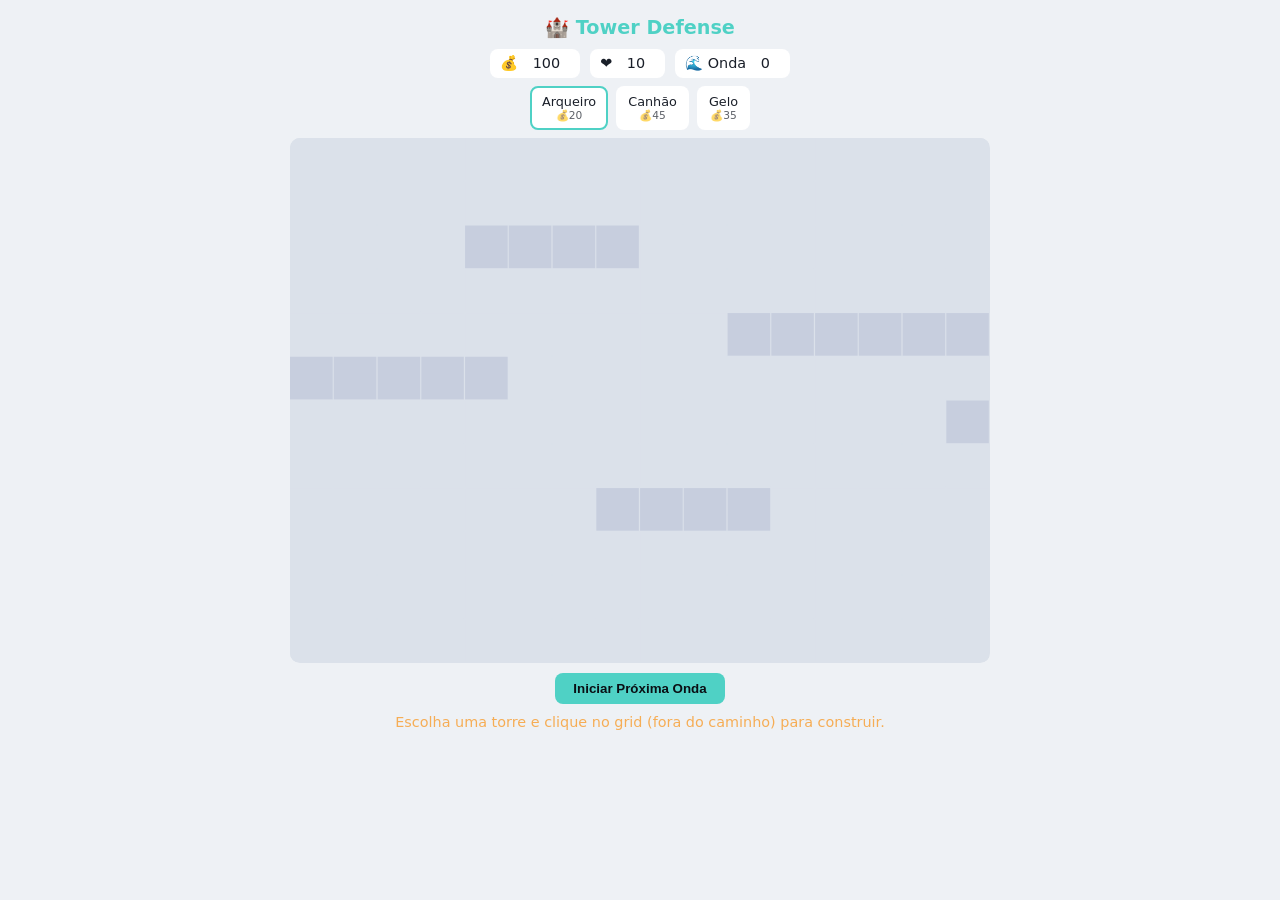
==== index.html @ 79557280 "salva" ====
<!DOCTYPE html>
<html lang="pt-BR">
<head>
<meta charset="UTF-8">
<meta name="viewport" content="width=device-width, initial-scale=1, viewport-fit=cover">
<title>Tower Defense</title>
<style>
  :root{
    --bg:#10141c; --panel:#1b2230; --accent:#4fd1c5; --accent2:#f6ad55;
    --text:#e8ecf1; --path:#3a4356; --grid:#232b3a;
  }
  @media (prefers-color-scheme: light){
    :root:not([data-theme="dark"]){--bg:#eef1f5;--panel:#ffffff;--text:#1a1f29;--grid:#dbe1ea;--path:#c7cede;}
  }
  html,body{height:100%;margin:0;background:var(--bg);color:var(--text);
    font-family:system-ui,-apple-system,Segoe UI,Roboto,sans-serif;
    padding-top:env(safe-area-inset-top,0px);padding-bottom:env(safe-area-inset-bottom,0px);}
  #wrap{max-width:760px;margin:0 auto;padding:12px;box-sizing:border-box;}
  h1{font-size:1.2rem;margin:4px 0 10px;text-align:center;color:var(--accent);}
  #hud{display:flex;gap:10px;justify-content:center;flex-wrap:wrap;margin-bottom:8px;font-size:.9rem;}
  #hud span{background:var(--panel);padding:6px 10px;border-radius:8px;}
  #towerBar{display:flex;gap:8px;justify-content:center;margin-bottom:8px;flex-wrap:wrap;}
  .towerBtn{background:var(--panel);border:2px solid transparent;color:var(--text);
    border-radius:8px;padding:6px 10px;font-size:.8rem;cursor:pointer;text-align:center;}
  .towerBtn.sel{border-color:var(--accent);}
  .towerBtn small{display:block;opacity:.7;}
  canvas{width:100%;max-width:700px;display:block;margin:0 auto;background:var(--grid);
    border-radius:10px;touch-action:manipulation;overflow-x:auto;}
  #msg{text-align:center;margin-top:8px;min-height:1.4em;color:var(--accent2);font-size:.9rem;}
  #startBtn,#waveBtn{display:block;margin:10px auto;background:var(--accent);color:#0a0f14;
    border:none;padding:8px 18px;border-radius:8px;font-weight:bold;cursor:pointer;}
  #overlay{position:fixed;inset:0;background:rgba(0,0,0,.7);display:flex;align-items:center;
    justify-content:center;flex-direction:column;color:#fff;text-align:center;padding:20px;box-sizing:border-box;}
  #overlay.hidden{display:none;}
</style>
</head>
<body>
<div id="wrap">
  <h1>🏰 Tower Defense</h1>
  <div id="hud">
    <span>💰 <span id="gold">100</span></span>
    <span>❤️ <span id="lives">10</span></span>
    <span>🌊 Onda <span id="wave">0</span></span>
  </div>
  <div id="towerBar"></div>
  <canvas id="game" width="640" height="480"></canvas>
  <button id="waveBtn">Iniciar Próxima Onda</button>
  <div id="msg">Escolha uma torre e clique no grid (fora do caminho) para construir.</div>
</div>
<div id="overlay" class="hidden">
  <div>
    <h2 id="overTitle"></h2>
    <button id="restartBtn" style="padding:10px 20px;border-radius:8px;border:none;background:#4fd1c5;font-weight:bold;cursor:pointer;">Jogar de novo</button>
  </div>
</div>
<script>
const CELL=40, COLS=16, ROWS=12;
const canvas=document.getElementById('game'), ctx=canvas.getContext('2d');

// path in grid coords
const pathCells=[[0,5],[1,5],[2,5],[3,5],[4,5],[4,2],[5,2],[6,2],[7,2],[7,8],[8,8],[9,8],[10,8],[10,4],[11,4],[12,4],[13,4],[14,4],[15,4],[15,6]];
const pathSet=new Set(pathCells.map(p=>p[0]+','+p[1]));
function centerOf(c,r){return {x:c*CELL+CELL/2,y:r*CELL+CELL/2};}
const waypoints=pathCells.map(([c,r])=>centerOf(c,r));

const towerTypes={
  arrow:{name:'Arqueiro',cost:20,range:110,dmg:8,rate:35,color:'#4fd1c5'},
  cannon:{name:'Canhão',cost:45,range:90,dmg:28,rate:75,color:'#f6ad55'},
  frost:{name:'Gelo',cost:35,range:100,dmg:4,rate:45,color:'#63b3ed',slow:true}
};

let gold=100, lives=10, wave=0, selectedType='arrow', running=false, gameOver=false;
let towers=[], enemies=[], projectiles=[], frame=0, waveActive=false, spawnQueue=[];

const towerBar=document.getElementById('towerBar');
Object.entries(towerTypes).forEach(([key,t])=>{
  const b=document.createElement('div');
  b.className='towerBtn'+(key==='arrow'?' sel':'');
  b.dataset.key=key;
  b.innerHTML=t.name+'<small>💰'+t.cost+'</small>';
  b.onclick=()=>{selectedType=key;document.querySelectorAll('.towerBtn').forEach(x=>x.classList.remove('sel'));b.classList.add('sel');};
  towerBar.appendChild(b);
});

function isPath(c,r){return pathSet.has(c+','+r);}

canvas.addEventListener('click',e=>{
  if(gameOver) return;
  const rect=canvas.getBoundingClientRect();
  const scaleX=canvas.width/rect.width, scaleY=canvas.height/rect.height;
  const x=(e.clientX-rect.left)*scaleX, y=(e.clientY-rect.top)*scaleY;
  const c=Math.floor(x/CELL), r=Math.floor(y/CELL);
  if(c<0||c>=COLS||r<0||r>=ROWS) return;
  if(isPath(c,r)){setMsg('Não pode construir no caminho!');return;}
  if(towers.some(t=>t.c===c&&t.r===r)){setMsg('Já tem uma torre aqui!');return;}
  const type=towerTypes[selectedType];
  if(gold<type.cost){setMsg('Ouro insuficiente!');return;}
  gold-=type.cost;
  const pos=centerOf(c,r);
  towers.push({c,r,x:pos.x,y:pos.y,...type,cooldown:0});
  updateHud();
  setMsg('Torre construída!');
});

function setMsg(m){document.getElementById('msg').textContent=m;}
function updateHud(){
  document.getElementById('gold').textContent=gold;
  document.getElementById('lives').textContent=lives;
  document.getElementById('wave').textContent=wave;
}

function startWave(){
  if(waveActive||gameOver) return;
  wave++;
  const count=5+wave*2;
  spawnQueue=[];
  for(let i=0;i<count;i++){
    spawnQueue.push({hp:30+wave*12,maxHp:30+wave*12,speed:1+wave*0.05,delay:i*30});
  }
  waveActive=true;
  updateHud();
}
document.getElementById('waveBtn').onclick=startWave;

function spawnEnemy(base){
  enemies.push({x:waypoints[0].x,y:waypoints[0].y,wp:1,hp:base.hp,maxHp:base.maxHp,speed:base.speed,slowT:0});
}

function update(){
  frame++;
  if(waveActive && spawnQueue.length){
    if(spawnQueue[0].delay<=0){spawnEnemy(spawnQueue.shift());}
    else spawnQueue.forEach(s=>s.delay--);
  }
  // enemies move
  for(let i=enemies.length-1;i>=0;i--){
    const en=enemies[i];
    let spd=en.speed*(en.slowT>0?0.5:1);
    if(en.slowT>0) en.slowT--;
    const target=waypoints[en.wp];
    if(!target){ // reached end
      lives--; enemies.splice(i,1); updateHud();
      if(lives<=0) endGame(false);
      continue;
    }
    const dx=target.x-en.x, dy=target.y-en.y, dist=Math.hypot(dx,dy);
    if(dist<spd){en.wp++;}
    else{en.x+=dx/dist*spd; en.y+=dy/dist*spd;}
    if(en.hp<=0){
      gold+=5+wave; enemies.splice(i,1); updateHud();
    }
  }
  // towers
  towers.forEach(t=>{
    if(t.cooldown>0){t.cooldown--;return;}
    let target=null,best=Infinity;
    enemies.forEach(en=>{
      const d=Math.hypot(en.x-t.x,en.y-t.y);
      if(d<=t.range && d<best){best=d;target=en;}
    });
    if(target){
      projectiles.push({x:t.x,y:t.y,target,dmg:t.dmg,color:t.color,slow:t.slow});
      t.cooldown=t.rate;
    }
  });
  // projectiles
  for(let i=projectiles.length-1;i>=0;i--){
    const p=projectiles[i];
    if(!enemies.includes(p.target)){projectiles.splice(i,1);continue;}
    const dx=p.target.x-p.x, dy=p.target.y-p.y, dist=Math.hypot(dx,dy);
    if(dist<8){
      p.target.hp-=p.dmg;
      if(p.slow) p.target.slowT=60;
      projectiles.splice(i,1);
    }else{
      p.x+=dx/dist*6; p.y+=dy/dist*6;
    }
  }
  if(waveActive && !spawnQueue.length && !enemies.length){
    waveActive=false; gold+=20; updateHud();
    setMsg('Onda '+wave+' concluída! +20 ouro bônus.');
  }
}

function draw(){
  ctx.clearRect(0,0,canvas.width,canvas.height);
  // grid
  for(let c=0;c<COLS;c++)for(let r=0;r<ROWS;r++){
    ctx.fillStyle=isPath(c,r)?getCss('--path'):getCss('--grid');
    ctx.fillRect(c*CELL,r*CELL,CELL-1,CELL-1);
  }
  // towers (wizards)
  towers.forEach(t=>drawWizard(t));
  // enemies
  enemies.forEach(en=>{
    ctx.beginPath();ctx.arc(en.x,en.y,10,0,7);
    ctx.fillStyle=en.slowT>0?'#90cdf4':'#e53e3e';ctx.fill();
    ctx.fillStyle='#000';ctx.fillRect(en.x-12,en.y-18,24,4);
    ctx.fillStyle='#48bb78';ctx.fillRect(en.x-12,en.y-18,24*Math.max(en.hp,0)/en.maxHp,4);
  });
  // projectiles
  projectiles.forEach(p=>{
    ctx.beginPath();ctx.arc(p.x,p.y,4,0,7);ctx.fillStyle=p.color;ctx.fill();
  });
}
function getCss(v){return getComputedStyle(document.documentElement).getPropertyValue(v).trim();}

function drawWizard(t){
  const bob=Math.sin((frame+t.c*10+t.r*7)/12)*1.5;
  const x=t.x, y=t.y+bob;
  const skin='#e8b98a';
  ctx.save();
  ctx.translate(x,y);
  // range ring (subtle, only if recently built/attacking)
  if(t.cooldown>t.rate-6){
    ctx.beginPath();ctx.arc(0,0,t.range,0,7);
    ctx.strokeStyle=t.color+'33';ctx.lineWidth=1.5;ctx.stroke();
  }
  // shadow
  ctx.beginPath();ctx.ellipse(0,16,12,4,0,0,7);
  ctx.fillStyle='rgba(0,0,0,.25)';ctx.fill();
  // robe (triangle body)
  ctx.beginPath();
  ctx.moveTo(0,-6);
  ctx.lineTo(-11,16);
  ctx.lineTo(11,16);
  ctx.closePath();
  ctx.fillStyle=t.color;ctx.fill();
  ctx.strokeStyle='rgba(0,0,0,.25)';ctx.lineWidth=1;ctx.stroke();
  // robe trim
  ctx.beginPath();ctx.moveTo(-8,10);ctx.lineTo(8,10);
  ctx.strokeStyle='rgba(255,255,255,.35)';ctx.lineWidth=1.5;ctx.stroke();
  // head
  ctx.beginPath();ctx.arc(0,-9,6,0,7);
  ctx.fillStyle=skin;ctx.fill();
  // hat (cone + brim)
  ctx.beginPath();
  ctx.moveTo(-8,-13);ctx.lineTo(8,-13);ctx.lineTo(0,-30);
  ctx.closePath();ctx.fillStyle=t.color;ctx.fill();
  ctx.strokeStyle='rgba(0,0,0,.25)';ctx.stroke();
  ctx.beginPath();ctx.ellipse(0,-13,9,2.5,0,0,7);
  ctx.fillStyle=t.color;ctx.fill();
  // staff
  ctx.beginPath();ctx.moveTo(12,14);ctx.lineTo(15,-14);
  ctx.strokeStyle='#8b5e34';ctx.lineWidth=2.5;ctx.lineCap='round';ctx.stroke();
  // glowing orb (pulses when ready/firing)
  const ready=t.cooldown<=0;
  const pulse=3+Math.sin(frame/8)*1;
  ctx.beginPath();ctx.arc(15,-16,ready?pulse+2:3,0,7);
  ctx.fillStyle=t.color;
  ctx.shadowColor=t.color;ctx.shadowBlur=ready?12:4;
  ctx.fill();
  ctx.shadowBlur=0;
  ctx.restore();
}

function endGame(won){
  gameOver=true; running=false;
  document.getElementById('overTitle').textContent=won?'🎉 Você venceu!':'💀 Fim de jogo';
  document.getElementById('overlay').classList.remove('hidden');
}
document.getElementById('restartBtn').onclick=()=>location.reload();

function loop(){
  if(!gameOver){update();draw();}
  requestAnimationFrame(loop);
}
draw();
loop();
</script>
</body>
</html>
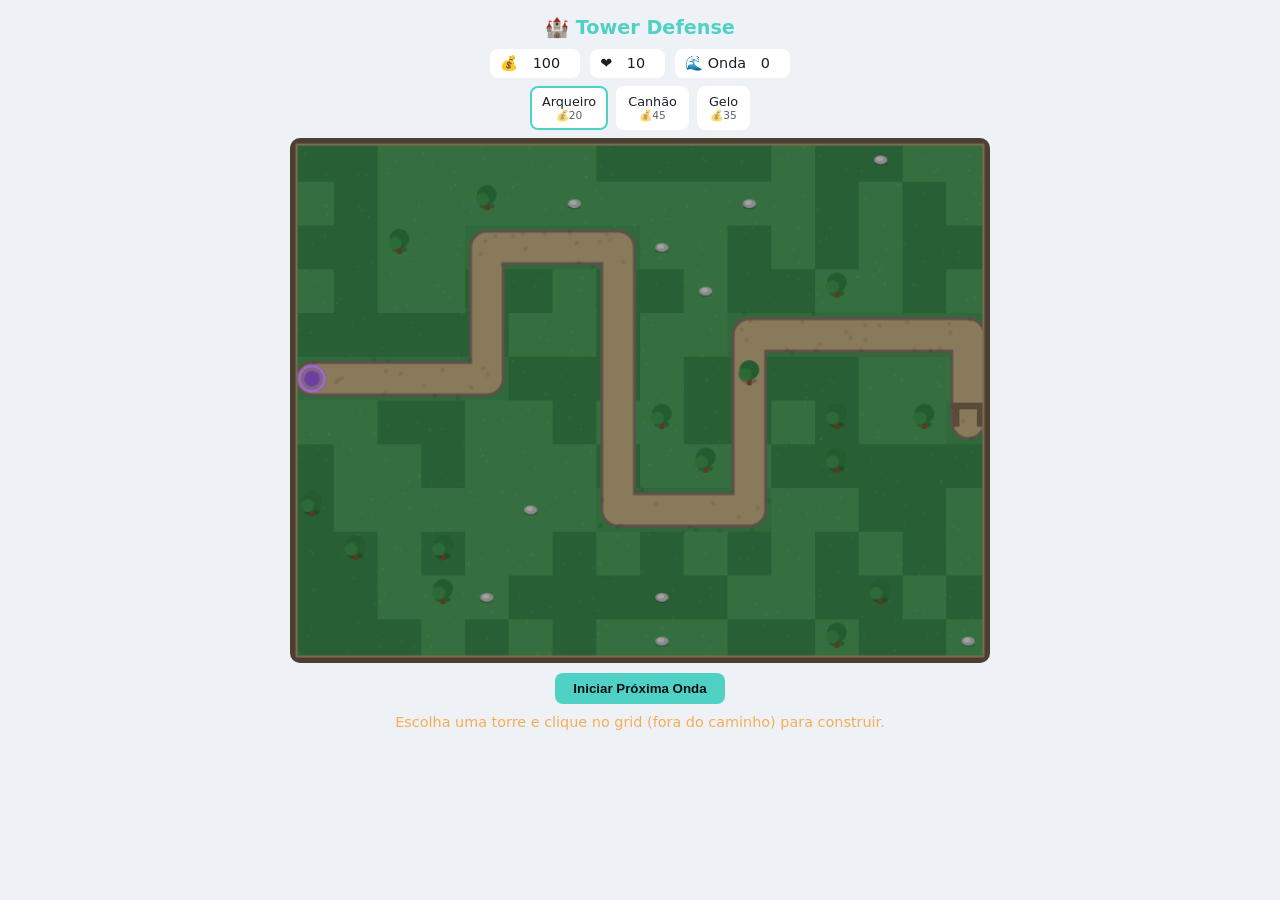
==== commit e43cfc91: "salva" ====
--- a/index.html
+++ b/index.html
@@ -27,6 +27,14 @@
   canvas{width:100%;max-width:700px;display:block;margin:0 auto;background:var(--grid);
     border-radius:10px;touch-action:manipulation;overflow-x:auto;}
   #msg{text-align:center;margin-top:8px;min-height:1.4em;color:var(--accent2);font-size:.9rem;}
+  #upgradePanel{background:var(--panel);border:2px solid var(--accent);border-radius:10px;
+    padding:10px;max-width:420px;margin:10px auto;text-align:center;}
+  #upgradePanel.hidden{display:none;}
+  #upgradeInfo{font-size:.85rem;margin-bottom:8px;}
+  #upgradePanel button{background:var(--accent);color:#0a0f14;border:none;padding:7px 14px;
+    border-radius:8px;font-weight:bold;cursor:pointer;margin:0 4px;font-size:.85rem;}
+  #upgradePanel button:disabled{opacity:.5;cursor:not-allowed;}
+  #closeUpgrade{background:transparent!important;color:var(--text)!important;border:1px solid var(--text)!important;font-weight:normal!important;}
   #startBtn,#waveBtn{display:block;margin:10px auto;background:var(--accent);color:#0a0f14;
     border:none;padding:8px 18px;border-radius:8px;font-weight:bold;cursor:pointer;}
   #overlay{position:fixed;inset:0;background:rgba(0,0,0,.7);display:flex;align-items:center;
@@ -45,6 +53,11 @@
   <div id="towerBar"></div>
   <canvas id="game" width="640" height="480"></canvas>
   <button id="waveBtn">Iniciar Próxima Onda</button>
+  <div id="upgradePanel" class="hidden">
+    <div id="upgradeInfo"></div>
+    <button id="upgradeBtn">Melhorar</button>
+    <button id="closeUpgrade">Fechar</button>
+  </div>
   <div id="msg">Escolha uma torre e clique no grid (fora do caminho) para construir.</div>
 </div>
 <div id="overlay" class="hidden">
@@ -84,6 +97,7 @@
 
 function isPath(c,r){return pathSet.has(c+','+r);}
 
+let selectedTower=null;
 canvas.addEventListener('click',e=>{
   if(gameOver) return;
   const rect=canvas.getBoundingClientRect();
@@ -92,30 +106,64 @@
   const c=Math.floor(x/CELL), r=Math.floor(y/CELL);
   if(c<0||c>=COLS||r<0||r>=ROWS) return;
   if(isPath(c,r)){setMsg('Não pode construir no caminho!');return;}
-  if(towers.some(t=>t.c===c&&t.r===r)){setMsg('Já tem uma torre aqui!');return;}
+  const existing=towers.find(t=>t.c===c&&t.r===r);
+  if(existing){showUpgradePanel(existing);return;}
+  hideUpgradePanel();
   const type=towerTypes[selectedType];
   if(gold<type.cost){setMsg('Ouro insuficiente!');return;}
   gold-=type.cost;
   const pos=centerOf(c,r);
-  towers.push({c,r,x:pos.x,y:pos.y,...type,cooldown:0});
+  towers.push({c,r,x:pos.x,y:pos.y,key:selectedType,...type,cooldown:0,cast:0,level:1,baseDmg:type.dmg,baseRange:type.range,baseRate:type.rate});
   updateHud();
   setMsg('Torre construída!');
 });
+
+function upgradeCost(t){return Math.round(t.cost*0.85*t.level);}
+function showUpgradePanel(t){
+  selectedTower=t;
+  const panel=document.getElementById('upgradePanel');
+  panel.classList.remove('hidden');
+  const maxed=t.level>=4;
+  document.getElementById('upgradeInfo').textContent=
+    `${t.name} — Nível ${t.level}${maxed?' (máx)':''} | Dano ${Math.round(t.dmg)} | Alcance ${Math.round(t.range)}`;
+  const btn=document.getElementById('upgradeBtn');
+  const cost=upgradeCost(t);
+  btn.textContent=maxed?'Nível Máximo':`Melhorar (💰${cost})`;
+  btn.disabled=maxed||gold<cost;
+}
+function hideUpgradePanel(){selectedTower=null;document.getElementById('upgradePanel').classList.add('hidden');}
+document.getElementById('closeUpgrade').onclick=hideUpgradePanel;
+document.getElementById('upgradeBtn').onclick=()=>{
+  if(!selectedTower||selectedTower.level>=4) return;
+  const cost=upgradeCost(selectedTower);
+  if(gold<cost) return;
+  gold-=cost;
+  selectedTower.level++;
+  selectedTower.dmg=Math.round(selectedTower.baseDmg*(1+0.5*(selectedTower.level-1)));
+  selectedTower.range=Math.round(selectedTower.baseRange+10*(selectedTower.level-1));
+  selectedTower.rate=Math.max(12,Math.round(selectedTower.baseRate*Math.pow(0.88,selectedTower.level-1)));
+  updateHud();
+  showUpgradePanel(selectedTower);
+  setMsg(selectedTower.name+' evoluiu para nível '+selectedTower.level+'!');
+};
 
 function setMsg(m){document.getElementById('msg').textContent=m;}
 function updateHud(){
   document.getElementById('gold').textContent=gold;
   document.getElementById('lives').textContent=lives;
   document.getElementById('wave').textContent=wave;
-}
-
+  if(selectedTower) showUpgradePanel(selectedTower);
+}
+
+const enemyPalette=['#8b3a3a','#3a5f8b','#4a7a3a','#7a4a8b','#a87a2f'];
 function startWave(){
   if(waveActive||gameOver) return;
   wave++;
   const count=5+wave*2;
   spawnQueue=[];
+  const tunic=enemyPalette[(wave-1)%enemyPalette.length];
   for(let i=0;i<count;i++){
-    spawnQueue.push({hp:30+wave*12,maxHp:30+wave*12,speed:1+wave*0.05,delay:i*30});
+    spawnQueue.push({hp:30+wave*12,maxHp:30+wave*12,speed:1+wave*0.05,delay:i*30,tunic});
   }
   waveActive=true;
   updateHud();
@@ -123,7 +171,7 @@
 document.getElementById('waveBtn').onclick=startWave;
 
 function spawnEnemy(base){
-  enemies.push({x:waypoints[0].x,y:waypoints[0].y,wp:1,hp:base.hp,maxHp:base.maxHp,speed:base.speed,slowT:0});
+  enemies.push({x:waypoints[0].x,y:waypoints[0].y,wp:1,hp:base.hp,maxHp:base.maxHp,speed:base.speed,slowT:0,tunic:base.tunic,seed:Math.random()*10});
 }
 
 function update(){
@@ -152,6 +200,7 @@
   }
   // towers
   towers.forEach(t=>{
+    if(t.cast>0) t.cast--;
     if(t.cooldown>0){t.cooldown--;return;}
     let target=null,best=Infinity;
     enemies.forEach(en=>{
@@ -159,8 +208,9 @@
       if(d<=t.range && d<best){best=d;target=en;}
     });
     if(target){
-      projectiles.push({x:t.x,y:t.y,target,dmg:t.dmg,color:t.color,slow:t.slow});
+      projectiles.push({x:t.x,y:t.y,target,dmg:t.dmg,color:t.color,slow:t.slow,key:t.key,trail:[]});
       t.cooldown=t.rate;
+      t.cast=14;
     }
   });
   // projectiles
@@ -184,26 +234,160 @@
 
 function draw(){
   ctx.clearRect(0,0,canvas.width,canvas.height);
-  // grid
-  for(let c=0;c<COLS;c++)for(let r=0;r<ROWS;r++){
-    ctx.fillStyle=isPath(c,r)?getCss('--path'):getCss('--grid');
-    ctx.fillRect(c*CELL,r*CELL,CELL-1,CELL-1);
-  }
+  // map: grass + dirt path + decorations
+  drawMap();
   // towers (wizards)
   towers.forEach(t=>drawWizard(t));
   // enemies
-  enemies.forEach(en=>{
-    ctx.beginPath();ctx.arc(en.x,en.y,10,0,7);
-    ctx.fillStyle=en.slowT>0?'#90cdf4':'#e53e3e';ctx.fill();
-    ctx.fillStyle='#000';ctx.fillRect(en.x-12,en.y-18,24,4);
-    ctx.fillStyle='#48bb78';ctx.fillRect(en.x-12,en.y-18,24*Math.max(en.hp,0)/en.maxHp,4);
+  enemies.forEach(en=>drawEnemy(en));
+  // projectiles
+  projectiles.forEach(p=>drawProjectile(p));
+}
+
+function drawEnemy(en){
+  const swing=Math.sin(frame/4+en.seed);
+  ctx.save();
+  ctx.translate(en.x,en.y);
+  ctx.beginPath();ctx.ellipse(0,14,9,3,0,0,7);
+  ctx.fillStyle='rgba(0,0,0,.3)';ctx.fill();
+  const frosted=en.slowT>0;
+  const tunic=frosted?'#7fb8e8':en.tunic;
+  const skin='#dba876';
+  // legs
+  ctx.strokeStyle='#4a3323';ctx.lineWidth=3;ctx.lineCap='round';
+  ctx.beginPath();ctx.moveTo(-3,4);ctx.lineTo(-4+swing*4,13);ctx.stroke();
+  ctx.beginPath();ctx.moveTo(3,4);ctx.lineTo(4-swing*4,13);ctx.stroke();
+  // far arm
+  ctx.strokeStyle=skin;ctx.lineWidth=3;ctx.lineCap='round';
+  ctx.beginPath();ctx.moveTo(-6,-3);ctx.lineTo(-8-swing*2,5);ctx.stroke();
+  // torso (tunic)
+  ctx.fillStyle=tunic;
+  ctx.fillRect(-6,-7,12,12);
+  ctx.strokeStyle='rgba(0,0,0,.3)';ctx.lineWidth=1;ctx.strokeRect(-6,-7,12,12);
+  ctx.fillStyle='#5a3b1e';ctx.fillRect(-6,2,12,2);
+  // sword arm (swings)
+  ctx.strokeStyle=skin;ctx.lineWidth=3;ctx.lineCap='round';
+  ctx.beginPath();ctx.moveTo(6,-3);ctx.lineTo(9+swing*3,3-swing*3);ctx.stroke();
+  ctx.strokeStyle='#c9ccd1';ctx.lineWidth=2;
+  ctx.beginPath();ctx.moveTo(9+swing*3,3-swing*3);ctx.lineTo(14+swing*4,-7-swing*3);ctx.stroke();
+  ctx.fillStyle='#6b4a2a';ctx.fillRect(8+swing*3,1-swing*3,3,3);
+  // head
+  ctx.beginPath();ctx.arc(0,-12,5,0,7);ctx.fillStyle=skin;ctx.fill();
+  // helmet
+  ctx.beginPath();ctx.arc(0,-13,5.5,Math.PI,0);ctx.fillStyle=frosted?'#4d7fb0':'#9aa0a8';ctx.fill();
+  ctx.fillRect(-5.5,-13,11,2);
+  ctx.restore();
+  ctx.fillStyle='#000';ctx.fillRect(en.x-12,en.y-21,24,4);
+  ctx.fillStyle=frosted?'#63b3ed':'#48bb78';
+  ctx.fillRect(en.x-12,en.y-21,24*Math.max(en.hp,0)/en.maxHp,4);
+}
+
+function drawProjectile(p){
+  p.trail.push({x:p.x,y:p.y});
+  if(p.trail.length>5) p.trail.shift();
+  ctx.save();
+  // trail
+  p.trail.forEach((pt,i)=>{
+    ctx.globalAlpha=(i+1)/p.trail.length*0.4;
+    ctx.beginPath();ctx.arc(pt.x,pt.y,3,0,7);
+    ctx.fillStyle=p.color;ctx.fill();
   });
-  // projectiles
-  projectiles.forEach(p=>{
-    ctx.beginPath();ctx.arc(p.x,p.y,4,0,7);ctx.fillStyle=p.color;ctx.fill();
+  ctx.globalAlpha=1;
+  if(p.key==='cannon'){
+    // fireball with flicker
+    const r=5+Math.sin(frame/2)*1;
+    ctx.beginPath();ctx.arc(p.x,p.y,r,0,7);
+    ctx.fillStyle='#ffd28a';ctx.shadowColor=p.color;ctx.shadowBlur=10;ctx.fill();
+    ctx.beginPath();ctx.arc(p.x,p.y,r*0.5,0,7);ctx.fillStyle=p.color;ctx.fill();
+  }else if(p.key==='frost'){
+    // ice shard (diamond)
+    ctx.translate(p.x,p.y);ctx.rotate(frame/10);
+    ctx.beginPath();ctx.moveTo(0,-6);ctx.lineTo(4,0);ctx.lineTo(0,6);ctx.lineTo(-4,0);ctx.closePath();
+    ctx.fillStyle=p.color;ctx.shadowColor=p.color;ctx.shadowBlur=8;ctx.fill();
+  }else{
+    // arcane bolt
+    ctx.beginPath();ctx.arc(p.x,p.y,3.5,0,7);
+    ctx.fillStyle='#fff';ctx.shadowColor=p.color;ctx.shadowBlur=10;ctx.fill();
+    ctx.beginPath();ctx.arc(p.x,p.y,2,0,7);ctx.fillStyle=p.color;ctx.fill();
+  }
+  ctx.shadowBlur=0;
+  ctx.restore();
+}
+function hash(a,b){const x=Math.sin(a*127.1+b*311.7)*43758.5453;return x-Math.floor(x);}
+
+function drawMap(){
+  // grass base
+  ctx.fillStyle='#2f6b3a';
+  ctx.fillRect(0,0,canvas.width,canvas.height);
+  // grass texture speckles
+  for(let c=0;c<COLS;c++)for(let r=0;r<ROWS;r++){
+    if(isPath(c,r)) continue;
+    const shade=hash(c,r)>0.5?'#356f40':'#295f34';
+    ctx.fillStyle=shade;
+    ctx.fillRect(c*CELL,r*CELL,CELL,CELL);
+    for(let k=0;k<3;k++){
+      const hx=hash(c*3+k,r)*CELL, hy=hash(r*3+k,c)*CELL;
+      ctx.fillStyle='rgba(255,255,255,.05)';
+      ctx.fillRect(c*CELL+hx,r*CELL+hy,2,2);
+    }
+  }
+  // dirt path with stone border
+  ctx.strokeStyle='#5a5248';ctx.lineWidth=CELL*0.82;ctx.lineJoin='round';ctx.lineCap='round';
+  ctx.beginPath();
+  waypoints.forEach((p,i)=>i?ctx.lineTo(p.x,p.y):ctx.moveTo(p.x,p.y));
+  ctx.stroke();
+  ctx.strokeStyle='#8a7a5c';ctx.lineWidth=CELL*0.68;
+  ctx.beginPath();
+  waypoints.forEach((p,i)=>i?ctx.lineTo(p.x,p.y):ctx.moveTo(p.x,p.y));
+  ctx.stroke();
+  // dirt speckles along path cells
+  pathCells.forEach(([c,r])=>{
+    for(let k=0;k<4;k++){
+      const hx=hash(c*5+k,r)*CELL, hy=hash(r*5+k,c)*CELL;
+      ctx.fillStyle='rgba(0,0,0,.08)';
+      ctx.beginPath();ctx.arc(c*CELL+hx,r*CELL+hy,2,0,7);ctx.fill();
+    }
   });
-}
-function getCss(v){return getComputedStyle(document.documentElement).getPropertyValue(v).trim();}
+  // decorations (trees/rocks) on empty grass cells, skip where a tower stands
+  for(let c=0;c<COLS;c++)for(let r=0;r<ROWS;r++){
+    if(isPath(c,r)) continue;
+    if(towers.some(t=>t.c===c&&t.r===r)) continue;
+    const h=hash(c*17,r*13);
+    if(h>0.86){
+      const x=c*CELL+CELL/2, y=r*CELL+CELL/2;
+      if(h>0.93){ // tree
+        ctx.beginPath();ctx.ellipse(x,y+2,7,3,0,0,7);ctx.fillStyle='rgba(0,0,0,.2)';ctx.fill();
+        ctx.fillStyle='#5a3b1e';ctx.fillRect(x-2,y-2,4,8);
+        ctx.beginPath();ctx.arc(x,y-8,9,0,7);ctx.fillStyle='#245c30';ctx.fill();
+        ctx.beginPath();ctx.arc(x-4,y-4,6,0,7);ctx.fillStyle='#2c6b38';ctx.fill();
+      }else{ // rock
+        ctx.beginPath();ctx.ellipse(x,y+3,6,2,0,0,7);ctx.fillStyle='rgba(0,0,0,.2)';ctx.fill();
+        ctx.beginPath();ctx.ellipse(x,y,6,4,0,0,7);ctx.fillStyle='#8b8b8b';ctx.fill();
+        ctx.beginPath();ctx.ellipse(x-1,y-1,3,2,0,0,7);ctx.fillStyle='#a3a3a3';ctx.fill();
+      }
+    }
+  }
+  // start portal
+  const sp=waypoints[0];
+  ctx.beginPath();ctx.arc(sp.x,sp.y,13,0,7);
+  ctx.fillStyle='rgba(120,60,200,.35)';ctx.fill();
+  ctx.beginPath();ctx.arc(sp.x,sp.y,13+Math.sin(frame/15)*2,0,7);
+  ctx.strokeStyle='#a06bd6';ctx.lineWidth=2;ctx.stroke();
+  ctx.beginPath();ctx.arc(sp.x,sp.y,7,0,7);ctx.fillStyle='#6b3fa0';ctx.fill();
+  // end gate
+  const ep=waypoints[waypoints.length-1];
+  ctx.fillStyle='#5a4a3a';
+  ctx.fillRect(ep.x-14,ep.y-16,6,20);
+  ctx.fillRect(ep.x+8,ep.y-16,6,20);
+  ctx.fillRect(ep.x-16,ep.y-18,32,6);
+  ctx.fillStyle='#c0392b';
+  ctx.beginPath();ctx.moveTo(ep.x+14,ep.y-16);ctx.lineTo(ep.x+24,ep.y-12);ctx.lineTo(ep.x+14,ep.y-8);ctx.closePath();ctx.fill();
+  // frame border
+  ctx.strokeStyle='#4a3f30';ctx.lineWidth=6;
+  ctx.strokeRect(3,3,canvas.width-6,canvas.height-6);
+  ctx.strokeStyle='#7a6a4f';ctx.lineWidth=2;
+  ctx.strokeRect(6,6,canvas.width-12,canvas.height-12);
+}
 
 function drawWizard(t){
   const bob=Math.sin((frame+t.c*10+t.r*7)/12)*1.5;
@@ -211,15 +395,51 @@
   const skin='#e8b98a';
   ctx.save();
   ctx.translate(x,y);
+  // selection ring
+  if(t===selectedTower){
+    ctx.beginPath();ctx.arc(0,0,t.range,0,7);
+    ctx.strokeStyle=t.color;ctx.lineWidth=1.5;ctx.setLineDash([4,3]);ctx.stroke();ctx.setLineDash([]);
+    ctx.beginPath();ctx.arc(0,15,15,0,7);
+    ctx.strokeStyle='#fff';ctx.lineWidth=2;ctx.stroke();
+  }
   // range ring (subtle, only if recently built/attacking)
   if(t.cooldown>t.rate-6){
     ctx.beginPath();ctx.arc(0,0,t.range,0,7);
     ctx.strokeStyle=t.color+'33';ctx.lineWidth=1.5;ctx.stroke();
   }
+  // aura (level 4: master wizard glow)
+  if(t.level>=4){
+    const auraR=20+Math.sin(frame/10)*3;
+    const grad=ctx.createRadialGradient(0,0,4,0,0,auraR);
+    grad.addColorStop(0,t.color+'55');grad.addColorStop(1,t.color+'00');
+    ctx.beginPath();ctx.arc(0,0,auraR,0,7);ctx.fillStyle=grad;ctx.fill();
+  }
   // shadow
   ctx.beginPath();ctx.ellipse(0,16,12,4,0,0,7);
   ctx.fillStyle='rgba(0,0,0,.25)';ctx.fill();
+  // stone platform
+  ctx.beginPath();ctx.ellipse(0,15,13,4.5,0,0,7);
+  ctx.fillStyle='#7a7368';ctx.fill();
+  ctx.beginPath();ctx.ellipse(0,14,13,4.5,0,0,7);
+  ctx.fillStyle='#94897a';ctx.fill();
+  ctx.strokeStyle='rgba(0,0,0,.2)';ctx.lineWidth=1;ctx.stroke();
   // robe (triangle body)
+  // cape (level 2+)
+  if(t.level>=2){
+    const flap=Math.sin(frame/14)*3;
+    ctx.beginPath();
+    ctx.moveTo(-9,-4);
+    ctx.lineTo(-15+flap,17);
+    ctx.lineTo(-2,15);
+    ctx.closePath();
+    ctx.fillStyle='rgba(0,0,0,.28)';ctx.fill();
+    ctx.beginPath();
+    ctx.moveTo(9,-4);
+    ctx.lineTo(15-flap,17);
+    ctx.lineTo(2,15);
+    ctx.closePath();
+    ctx.fillStyle='rgba(0,0,0,.28)';ctx.fill();
+  }
   ctx.beginPath();
   ctx.moveTo(0,-6);
   ctx.lineTo(-11,16);
@@ -230,27 +450,78 @@
   // robe trim
   ctx.beginPath();ctx.moveTo(-8,10);ctx.lineTo(8,10);
   ctx.strokeStyle='rgba(255,255,255,.35)';ctx.lineWidth=1.5;ctx.stroke();
+
+  // casting pose: staff/arm raise & swing when t.cast is active
+  const casting=t.cast>0;
+  const raise=casting?Math.sin((14-t.cast)/14*Math.PI):0; // 0->1->0
+  const staffBaseX=12, staffBaseY=14;
+  const staffTipX=15+raise*4, staffTipY=-14-raise*10;
+
+  // far arm (behind staff), sleeve
+  ctx.beginPath();
+  ctx.moveTo(6,-2);ctx.lineTo(staffBaseX*0.7+staffTipX*0.3, -2-raise*8);
+  ctx.strokeStyle=t.color;ctx.lineWidth=5;ctx.lineCap='round';ctx.stroke();
+  ctx.beginPath();ctx.arc(6,-2,3,0,7);ctx.fillStyle=t.color;ctx.fill();
+
   // head
   ctx.beginPath();ctx.arc(0,-9,6,0,7);
   ctx.fillStyle=skin;ctx.fill();
+  // beard
+  ctx.beginPath();
+  ctx.moveTo(-5,-7);ctx.quadraticCurveTo(0,2,5,-7);ctx.quadraticCurveTo(0,-4,-5,-7);
+  ctx.fillStyle='#e8e8e8';ctx.fill();
   // hat (cone + brim)
   ctx.beginPath();
-  ctx.moveTo(-8,-13);ctx.lineTo(8,-13);ctx.lineTo(0,-30);
+  ctx.moveTo(-8,-13);ctx.lineTo(8,-13);ctx.lineTo(0,-30-raise*2);
   ctx.closePath();ctx.fillStyle=t.color;ctx.fill();
   ctx.strokeStyle='rgba(0,0,0,.25)';ctx.stroke();
   ctx.beginPath();ctx.ellipse(0,-13,9,2.5,0,0,7);
   ctx.fillStyle=t.color;ctx.fill();
-  // staff
-  ctx.beginPath();ctx.moveTo(12,14);ctx.lineTo(15,-14);
+  if(t.level>=4){
+    ctx.beginPath();ctx.arc(0,-30-raise*2,3,0,7);
+    ctx.fillStyle='#ffd700';ctx.shadowColor='#ffd700';ctx.shadowBlur=10;ctx.fill();ctx.shadowBlur=0;
+  }
+
+  // staff (raises during cast)
+  ctx.beginPath();ctx.moveTo(staffBaseX,staffBaseY);ctx.lineTo(staffTipX,staffTipY);
   ctx.strokeStyle='#8b5e34';ctx.lineWidth=2.5;ctx.lineCap='round';ctx.stroke();
-  // glowing orb (pulses when ready/firing)
-  const ready=t.cooldown<=0;
+  // hand gripping staff
+  ctx.beginPath();ctx.arc(staffBaseX*0.55+staffTipX*0.45, staffBaseY*0.55+staffTipY*0.45,3,0,7);
+  ctx.fillStyle=skin;ctx.fill();
+
+  // glowing orb (pulses when ready, bursts on cast)
+  const ready=t.cooldown<=0 && !casting;
   const pulse=3+Math.sin(frame/8)*1;
-  ctx.beginPath();ctx.arc(15,-16,ready?pulse+2:3,0,7);
-  ctx.fillStyle=t.color;
-  ctx.shadowColor=t.color;ctx.shadowBlur=ready?12:4;
+  const orbR=casting?5+raise*4:(ready?pulse+2:3);
+  ctx.beginPath();ctx.arc(staffTipX,staffTipY,orbR,0,7);
+  ctx.fillStyle=casting?'#fff':t.color;
+  ctx.shadowColor=t.color;ctx.shadowBlur=casting?18:(ready?12:4);
   ctx.fill();
+  if(casting){
+    ctx.beginPath();ctx.arc(staffTipX,staffTipY,orbR*0.5,0,7);
+    ctx.fillStyle=t.color;ctx.fill();
+  }
   ctx.shadowBlur=0;
+  // orbiting particles (level 3+)
+  if(t.level>=3){
+    for(let i=0;i<2;i++){
+      const ang=frame/20+i*Math.PI;
+      const ox=Math.cos(ang)*16, oy=-10+Math.sin(ang)*7;
+      ctx.beginPath();ctx.arc(ox,oy,2,0,7);
+      ctx.fillStyle=t.color;ctx.shadowColor=t.color;ctx.shadowBlur=8;ctx.fill();
+    }
+    ctx.shadowBlur=0;
+  }
+  for(let i=0;i<t.level-1;i++){
+    const sx=-6+i*6, sy=-33-raise*2;
+    ctx.beginPath();
+    for(let k=0;k<5;k++){
+      const ang=-Math.PI/2+k*(Math.PI*2/5);
+      const rr=k%2?1.2:2.6;
+      ctx.lineTo(sx+Math.cos(ang)*rr, sy+Math.sin(ang)*rr);
+    }
+    ctx.closePath();ctx.fillStyle='#ffd700';ctx.fill();
+  }
   ctx.restore();
 }
 
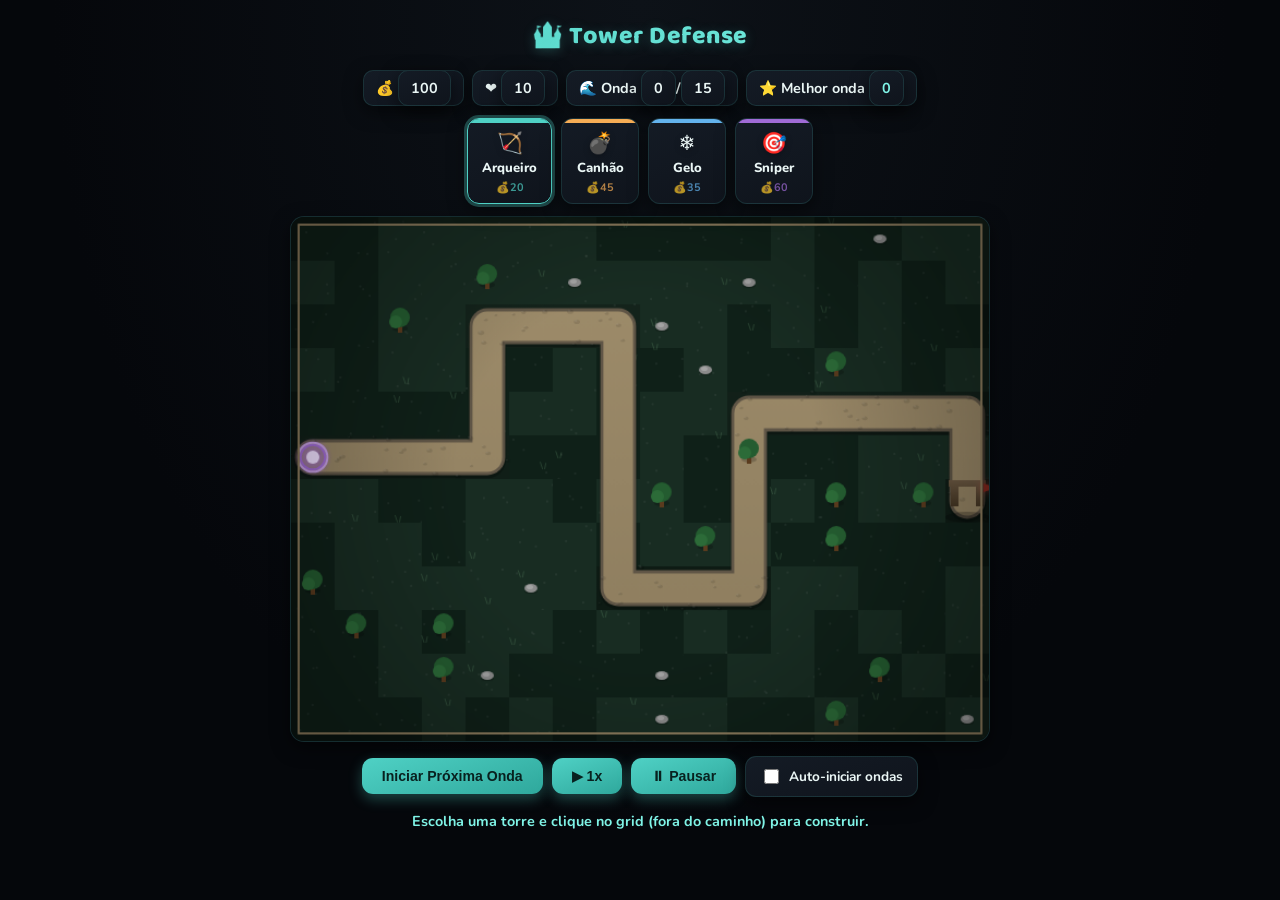
==== commit 15f9d02d: "salva" ====
--- a/index.html
+++ b/index.html
@@ -4,42 +4,89 @@
 <meta charset="UTF-8">
 <meta name="viewport" content="width=device-width, initial-scale=1, viewport-fit=cover">
 <title>Tower Defense</title>
+<link rel="preconnect" href="https://fonts.googleapis.com">
+<link rel="preconnect" href="https://fonts.gstatic.com" crossorigin>
+<link href="https://fonts.googleapis.com/css2?family=Baloo+2:wght@500;700;800&family=Nunito:wght@400;600;700&display=swap" rel="stylesheet">
 <style>
   :root{
-    --bg:#10141c; --panel:#1b2230; --accent:#4fd1c5; --accent2:#f6ad55;
-    --text:#e8ecf1; --path:#3a4356; --grid:#232b3a;
-  }
-  @media (prefers-color-scheme: light){
-    :root:not([data-theme="dark"]){--bg:#eef1f5;--panel:#ffffff;--text:#1a1f29;--grid:#dbe1ea;--path:#c7cede;}
-  }
-  html,body{height:100%;margin:0;background:var(--bg);color:var(--text);
-    font-family:system-ui,-apple-system,Segoe UI,Roboto,sans-serif;
+    --bg:#05070b; --bg2:#0d1218; --panel:#0f141c; --panel2:#141b25; --accent:#4fd1c5; --accent-d:#2fa89c;
+    --accent2:#7ff3e6; --accent2-d:#3fd6c4; --danger:#e8564a; --danger-d:#c0392b;
+    --text:#eaf6f5; --muted:#7fa8a4; --path:#3a4356; --grid:#0c1117;
+    --line:rgba(79,209,197,.14); --shadow:0 6px 18px rgba(0,0,0,.5);
+  }
+  *{box-sizing:border-box;}
+  html,body{height:100%;margin:0;color:var(--text);
+    background:radial-gradient(ellipse at top,var(--bg2),var(--bg) 65%);
+    font-family:'Nunito',system-ui,-apple-system,Segoe UI,Roboto,sans-serif;
     padding-top:env(safe-area-inset-top,0px);padding-bottom:env(safe-area-inset-bottom,0px);}
-  #wrap{max-width:760px;margin:0 auto;padding:12px;box-sizing:border-box;}
-  h1{font-size:1.2rem;margin:4px 0 10px;text-align:center;color:var(--accent);}
-  #hud{display:flex;gap:10px;justify-content:center;flex-wrap:wrap;margin-bottom:8px;font-size:.9rem;}
-  #hud span{background:var(--panel);padding:6px 10px;border-radius:8px;}
-  #towerBar{display:flex;gap:8px;justify-content:center;margin-bottom:8px;flex-wrap:wrap;}
-  .towerBtn{background:var(--panel);border:2px solid transparent;color:var(--text);
-    border-radius:8px;padding:6px 10px;font-size:.8rem;cursor:pointer;text-align:center;}
-  .towerBtn.sel{border-color:var(--accent);}
-  .towerBtn small{display:block;opacity:.7;}
+  #wrap{max-width:760px;margin:0 auto;padding:14px;}
+  h1{font-family:'Baloo 2',system-ui,sans-serif;font-size:1.55rem;font-weight:800;margin:2px 0 14px;
+    text-align:center;letter-spacing:.5px;
+    background:linear-gradient(90deg,var(--accent),var(--accent2));
+    -webkit-background-clip:text;background-clip:text;color:transparent;
+    text-shadow:0 2px 12px rgba(79,209,197,.25);}
+  #hud{display:flex;gap:8px;justify-content:center;flex-wrap:wrap;margin-bottom:12px;font-size:.9rem;font-weight:700;}
+  #hud span{background:linear-gradient(160deg,var(--panel2),var(--panel));border:1px solid var(--line);
+    padding:7px 12px;border-radius:10px;box-shadow:var(--shadow);}
+  #best{color:var(--accent2);}
+  #towerBar{display:flex;gap:9px;justify-content:center;margin-bottom:12px;flex-wrap:wrap;}
+  .towerBtn{background:linear-gradient(160deg,var(--panel2),var(--panel));
+    border:1px solid var(--line);color:var(--text);position:relative;overflow:hidden;
+    border-radius:12px;padding:10px 14px 8px;font-size:.82rem;font-weight:800;cursor:pointer;text-align:center;
+    box-shadow:var(--shadow);transition:transform .12s ease,border-color .12s ease,box-shadow .12s ease;
+    min-width:78px;}
+  .towerBtn::before{content:'';position:absolute;top:0;left:0;right:0;height:4px;background:var(--tcolor,var(--accent));}
+  .towerBtn .ico{display:block;font-size:1.3rem;margin-bottom:2px;filter:drop-shadow(0 2px 3px rgba(0,0,0,.25));}
+  .towerBtn:hover{transform:translateY(-3px);box-shadow:0 10px 20px rgba(0,0,0,.3);}
+  .towerBtn.sel{border-color:var(--tcolor,var(--accent));
+    box-shadow:0 0 0 3px color-mix(in srgb, var(--tcolor,var(--accent)) 30%, transparent),var(--shadow);}
+  .towerBtn small{display:block;opacity:.7;font-weight:700;margin-top:3px;color:var(--tcolor,var(--accent2));}
   canvas{width:100%;max-width:700px;display:block;margin:0 auto;background:var(--grid);
-    border-radius:10px;touch-action:manipulation;overflow-x:auto;}
-  #msg{text-align:center;margin-top:8px;min-height:1.4em;color:var(--accent2);font-size:.9rem;}
-  #upgradePanel{background:var(--panel);border:2px solid var(--accent);border-radius:10px;
-    padding:10px;max-width:420px;margin:10px auto;text-align:center;}
+    border-radius:14px;touch-action:manipulation;overflow-x:auto;box-shadow:var(--shadow);
+    border:1px solid var(--line);}
+  #msg{text-align:center;margin-top:10px;min-height:1.4em;color:var(--accent2);font-size:.9rem;font-weight:700;}
+  #upgradePanel{background:linear-gradient(160deg,#1a1f2b,#0a0d13);
+    border:1px solid rgba(255,255,255,.08);border-radius:16px;
+    padding:18px 16px 16px;max-width:420px;margin:12px auto;text-align:center;
+    box-shadow:0 0 0 1px rgba(79,209,197,.15),0 12px 30px rgba(0,0,0,.5);position:relative;overflow:hidden;}
+  #upgradePanel::before{content:'';position:absolute;top:-40%;left:-20%;width:140%;height:140%;
+    background:radial-gradient(circle at 30% 20%,rgba(79,209,197,.10),transparent 60%);pointer-events:none;}
   #upgradePanel.hidden{display:none;}
-  #upgradeInfo{font-size:.85rem;margin-bottom:8px;}
-  #upgradePanel button{background:var(--accent);color:#0a0f14;border:none;padding:7px 14px;
-    border-radius:8px;font-weight:bold;cursor:pointer;margin:0 4px;font-size:.85rem;}
-  #upgradePanel button:disabled{opacity:.5;cursor:not-allowed;}
-  #closeUpgrade{background:transparent!important;color:var(--text)!important;border:1px solid var(--text)!important;font-weight:normal!important;}
-  #startBtn,#waveBtn{display:block;margin:10px auto;background:var(--accent);color:#0a0f14;
-    border:none;padding:8px 18px;border-radius:8px;font-weight:bold;cursor:pointer;}
-  #overlay{position:fixed;inset:0;background:rgba(0,0,0,.7);display:flex;align-items:center;
-    justify-content:center;flex-direction:column;color:#fff;text-align:center;padding:20px;box-sizing:border-box;}
+  #upgradeInfo{font-size:.95rem;margin-bottom:12px;font-weight:700;color:#f2f5fb;
+    letter-spacing:.2px;position:relative;}
+  #upgradeInfo b{color:var(--accent);font-weight:800;}
+  #upgradePanel button{border:none;padding:10px 18px;
+    border-radius:10px;font-weight:800;cursor:pointer;margin:4px 5px 0;font-size:.85rem;
+    box-shadow:0 4px 10px rgba(0,0,0,.4);transition:transform .1s ease,filter .12s ease;position:relative;}
+  #upgradePanel button:not(:disabled):hover{transform:translateY(-2px);filter:brightness(1.08);}
+  #upgradePanel button:disabled{opacity:.4;cursor:not-allowed;}
+  #upgradeBtn{background:linear-gradient(160deg,var(--accent),var(--accent-d));color:#08211f;}
+  #closeUpgrade{background:rgba(255,255,255,.06)!important;color:#c7d0e0!important;
+    border:1px solid rgba(255,255,255,.12)!important;font-weight:700!important;box-shadow:none!important;}
+  #sellBtn{background:linear-gradient(160deg,var(--danger),var(--danger-d));color:#fff;}
+  .rowBtns{display:flex;justify-content:center;margin:14px auto;gap:9px;flex-wrap:wrap;align-items:center;}
+  #waveBtn,#speedBtn,#pauseBtn{background:linear-gradient(160deg,var(--accent),var(--accent-d));color:#08211f;
+    border:none;padding:10px 20px;border-radius:11px;font-weight:800;cursor:pointer;font-size:.88rem;
+    box-shadow:0 5px 14px rgba(79,209,197,.32);transition:transform .12s ease,box-shadow .12s ease;}
+  #waveBtn:hover,#speedBtn:hover,#pauseBtn:hover{transform:translateY(-2px);box-shadow:0 8px 18px rgba(79,209,197,.4);}
+  #speedBtn.active,#pauseBtn.active{background:linear-gradient(160deg,var(--accent2),var(--accent2-d));
+    box-shadow:0 5px 14px rgba(246,173,85,.38);}
+  #autoWrap{display:flex;align-items:center;gap:7px;font-size:.85rem;font-weight:700;
+    background:linear-gradient(160deg,var(--panel2),var(--panel));border:1px solid var(--line);
+    padding:9px 14px;border-radius:11px;box-shadow:var(--shadow);}
+  #autoWave{accent-color:var(--accent);width:15px;height:15px;}
+  #overlay{position:fixed;inset:0;background:rgba(8,10,16,.78);backdrop-filter:blur(2px);display:flex;align-items:center;
+    justify-content:center;flex-direction:column;color:#fff;text-align:center;padding:20px;box-sizing:border-box;z-index:5;}
   #overlay.hidden{display:none;}
+  #overlay > div{background:linear-gradient(160deg,var(--panel2),var(--panel));border:1px solid var(--line);
+    border-radius:16px;padding:26px 30px;box-shadow:0 20px 50px rgba(0,0,0,.5);}
+  #overTitle{font-family:'Baloo 2',sans-serif;font-size:1.6rem;margin:0 0 8px;}
+  #restartBtn{font-family:inherit;}
+  #waveBanner{position:fixed;top:20%;left:50%;transform:translate(-50%,-50%);
+    font-family:'Baloo 2',sans-serif;
+    font-size:1.7rem;font-weight:700;color:var(--accent2);text-shadow:0 2px 10px rgba(0,0,0,.6);
+    pointer-events:none;opacity:0;transition:opacity .4s,transform .4s;z-index:4;}
+  #waveBanner.show{opacity:1;transform:translate(-50%,-50%) scale(1.05);}
 </style>
 </head>
 <body>
@@ -48,27 +95,39 @@
   <div id="hud">
     <span>💰 <span id="gold">100</span></span>
     <span>❤️ <span id="lives">10</span></span>
-    <span>🌊 Onda <span id="wave">0</span></span>
+    <span>🌊 Onda <span id="wave">0</span>/<span id="waveMax">15</span></span>
+    <span>⭐ Melhor onda <span id="best">0</span></span>
   </div>
   <div id="towerBar"></div>
   <canvas id="game" width="640" height="480"></canvas>
-  <button id="waveBtn">Iniciar Próxima Onda</button>
+  <div class="rowBtns">
+    <button id="waveBtn">Iniciar Próxima Onda</button>
+    <button id="speedBtn">▶ 1x</button>
+    <button id="pauseBtn">⏸ Pausar</button>
+    <label id="autoWrap"><input type="checkbox" id="autoWave"> Auto-iniciar ondas</label>
+  </div>
   <div id="upgradePanel" class="hidden">
     <div id="upgradeInfo"></div>
     <button id="upgradeBtn">Melhorar</button>
+    <button id="sellBtn">Vender</button>
     <button id="closeUpgrade">Fechar</button>
   </div>
   <div id="msg">Escolha uma torre e clique no grid (fora do caminho) para construir.</div>
 </div>
+<div id="waveBanner"></div>
 <div id="overlay" class="hidden">
   <div>
     <h2 id="overTitle"></h2>
-    <button id="restartBtn" style="padding:10px 20px;border-radius:8px;border:none;background:#4fd1c5;font-weight:bold;cursor:pointer;">Jogar de novo</button>
+    <p id="overSub" style="opacity:.8;font-size:.9rem;"></p>
+    <button id="restartBtn" style="padding:11px 22px;border-radius:10px;border:none;
+      background:linear-gradient(160deg,#4fd1c5,#2fa89c);color:#08211f;font-weight:800;font-size:.95rem;
+      cursor:pointer;box-shadow:0 6px 16px rgba(79,209,197,.35);">🔁 Jogar de novo</button>
   </div>
 </div>
 <script>
 const CELL=40, COLS=16, ROWS=12;
 const canvas=document.getElementById('game'), ctx=canvas.getContext('2d');
+const WIN_WAVE=15;
 
 // path in grid coords
 const pathCells=[[0,5],[1,5],[2,5],[3,5],[4,5],[4,2],[5,2],[6,2],[7,2],[7,8],[8,8],[9,8],[10,8],[10,4],[11,4],[12,4],[13,4],[14,4],[15,4],[15,6]];
@@ -79,18 +138,59 @@
 const towerTypes={
   arrow:{name:'Arqueiro',cost:20,range:110,dmg:8,rate:35,color:'#4fd1c5'},
   cannon:{name:'Canhão',cost:45,range:90,dmg:28,rate:75,color:'#f6ad55'},
-  frost:{name:'Gelo',cost:35,range:100,dmg:4,rate:45,color:'#63b3ed',slow:true}
+  frost:{name:'Gelo',cost:35,range:100,dmg:4,rate:45,color:'#63b3ed',slow:true},
+  sniper:{name:'Sniper',cost:60,range:220,dmg:55,rate:110,color:'#a06bd6',pierce:false}
 };
 
 let gold=100, lives=10, wave=0, selectedType='arrow', running=false, gameOver=false;
 let towers=[], enemies=[], projectiles=[], frame=0, waveActive=false, spawnQueue=[];
-
+let speed=1, paused=false, bestWave=0, autoWave=false, autoTimer=0;
+let particles=[], floaters=[];
+
+function burst(x,y,color,n){
+  for(let i=0;i<n;i++){
+    const a=Math.random()*Math.PI*2, sp=1+Math.random()*2.5;
+    particles.push({x,y,vx:Math.cos(a)*sp,vy:Math.sin(a)*sp-1,life:22+Math.random()*10,maxLife:32,color});
+  }
+}
+function floatText(x,y,text,color){
+  floaters.push({x,y,text,color,life:38,maxLife:38});
+}
+function updateFx(){
+  for(let i=particles.length-1;i>=0;i--){
+    const p=particles[i];
+    p.x+=p.vx;p.y+=p.vy;p.vy+=0.12;p.life--;
+    if(p.life<=0) particles.splice(i,1);
+  }
+  for(let i=floaters.length-1;i>=0;i--){
+    const f=floaters[i];
+    f.y-=0.6;f.life--;
+    if(f.life<=0) floaters.splice(i,1);
+  }
+}
+function drawFx(){
+  particles.forEach(p=>{
+    ctx.globalAlpha=Math.max(p.life/p.maxLife,0);
+    ctx.beginPath();ctx.arc(p.x,p.y,2.2,0,7);
+    ctx.fillStyle=p.color;ctx.fill();
+  });
+  ctx.globalAlpha=1;
+  floaters.forEach(f=>{
+    ctx.globalAlpha=Math.max(f.life/f.maxLife,0);
+    ctx.font='bold 13px Nunito, system-ui';ctx.textAlign='center';
+    ctx.fillStyle=f.color;ctx.fillText(f.text,f.x,f.y);
+  });
+  ctx.globalAlpha=1;ctx.textAlign='left';
+}
+
+const towerIcons={arrow:'🏹',cannon:'💣',frost:'❄️',sniper:'🎯'};
 const towerBar=document.getElementById('towerBar');
 Object.entries(towerTypes).forEach(([key,t])=>{
   const b=document.createElement('div');
   b.className='towerBtn'+(key==='arrow'?' sel':'');
   b.dataset.key=key;
-  b.innerHTML=t.name+'<small>💰'+t.cost+'</small>';
+  b.style.setProperty('--tcolor',t.color);
+  b.innerHTML='<span class="ico">'+towerIcons[key]+'</span>'+t.name+'<small>💰'+t.cost+'</small>';
   b.onclick=()=>{selectedType=key;document.querySelectorAll('.towerBtn').forEach(x=>x.classList.remove('sel'));b.classList.add('sel');};
   towerBar.appendChild(b);
 });
@@ -99,7 +199,7 @@
 
 let selectedTower=null;
 canvas.addEventListener('click',e=>{
-  if(gameOver) return;
+  if(gameOver||paused) return;
   const rect=canvas.getBoundingClientRect();
   const scaleX=canvas.width/rect.width, scaleY=canvas.height/rect.height;
   const x=(e.clientX-rect.left)*scaleX, y=(e.clientY-rect.top)*scaleY;
@@ -113,7 +213,8 @@
   if(gold<type.cost){setMsg('Ouro insuficiente!');return;}
   gold-=type.cost;
   const pos=centerOf(c,r);
-  towers.push({c,r,x:pos.x,y:pos.y,key:selectedType,...type,cooldown:0,cast:0,level:1,baseDmg:type.dmg,baseRange:type.range,baseRate:type.rate});
+  towers.push({c,r,x:pos.x,y:pos.y,key:selectedType,...type,cooldown:0,cast:0,level:1,
+    baseDmg:type.dmg,baseRange:type.range,baseRate:type.rate,spent:type.cost});
   updateHud();
   setMsg('Torre construída!');
 });
@@ -124,12 +225,13 @@
   const panel=document.getElementById('upgradePanel');
   panel.classList.remove('hidden');
   const maxed=t.level>=4;
-  document.getElementById('upgradeInfo').textContent=
-    `${t.name} — Nível ${t.level}${maxed?' (máx)':''} | Dano ${Math.round(t.dmg)} | Alcance ${Math.round(t.range)}`;
+  document.getElementById('upgradeInfo').innerHTML=
+    `${t.name} — Nível <b>${t.level}</b>${maxed?' (máx)':''} &nbsp;|&nbsp; Dano <b>${Math.round(t.dmg)}</b> &nbsp;|&nbsp; Alcance <b>${Math.round(t.range)}</b>`;
   const btn=document.getElementById('upgradeBtn');
   const cost=upgradeCost(t);
   btn.textContent=maxed?'Nível Máximo':`Melhorar (💰${cost})`;
   btn.disabled=maxed||gold<cost;
+  document.getElementById('sellBtn').textContent=`Vender (+💰${Math.round(t.spent*0.5)})`;
 }
 function hideUpgradePanel(){selectedTower=null;document.getElementById('upgradePanel').classList.add('hidden');}
 document.getElementById('closeUpgrade').onclick=hideUpgradePanel;
@@ -138,6 +240,7 @@
   const cost=upgradeCost(selectedTower);
   if(gold<cost) return;
   gold-=cost;
+  selectedTower.spent+=cost;
   selectedTower.level++;
   selectedTower.dmg=Math.round(selectedTower.baseDmg*(1+0.5*(selectedTower.level-1)));
   selectedTower.range=Math.round(selectedTower.baseRange+10*(selectedTower.level-1));
@@ -146,59 +249,100 @@
   showUpgradePanel(selectedTower);
   setMsg(selectedTower.name+' evoluiu para nível '+selectedTower.level+'!');
 };
+document.getElementById('sellBtn').onclick=()=>{
+  if(!selectedTower) return;
+  gold+=Math.round(selectedTower.spent*0.5);
+  towers=towers.filter(t=>t!==selectedTower);
+  hideUpgradePanel();
+  updateHud();
+  setMsg('Torre vendida.');
+};
 
 function setMsg(m){document.getElementById('msg').textContent=m;}
 function updateHud(){
   document.getElementById('gold').textContent=gold;
   document.getElementById('lives').textContent=lives;
   document.getElementById('wave').textContent=wave;
+  document.getElementById('best').textContent=bestWave;
   if(selectedTower) showUpgradePanel(selectedTower);
+}
+
+document.getElementById('speedBtn').onclick=()=>{
+  speed=speed===1?2:1;
+  const b=document.getElementById('speedBtn');
+  b.textContent=(speed===1?'▶ 1x':'⏩ 2x');
+  b.classList.toggle('active',speed===2);
+};
+document.getElementById('pauseBtn').onclick=()=>{
+  paused=!paused;
+  const b=document.getElementById('pauseBtn');
+  b.textContent=paused?'▶ Continuar':'⏸ Pausar';
+  b.classList.toggle('active',paused);
+};
+document.getElementById('autoWave').onchange=e=>{autoWave=e.target.checked;};
+
+function showBanner(text){
+  const b=document.getElementById('waveBanner');
+  b.textContent=text; b.classList.add('show');
+  clearTimeout(showBanner._t);
+  showBanner._t=setTimeout(()=>b.classList.remove('show'),1400);
 }
 
 const enemyPalette=['#8b3a3a','#3a5f8b','#4a7a3a','#7a4a8b','#a87a2f'];
 function startWave(){
-  if(waveActive||gameOver) return;
+  if(waveActive||gameOver||wave>=WIN_WAVE) return;
   wave++;
   const count=5+wave*2;
+  const isBoss=wave%5===0;
   spawnQueue=[];
   const tunic=enemyPalette[(wave-1)%enemyPalette.length];
   for(let i=0;i<count;i++){
-    spawnQueue.push({hp:30+wave*12,maxHp:30+wave*12,speed:1+wave*0.05,delay:i*30,tunic});
+    const fast=!isBoss&&wave>2&&i%4===0;
+    spawnQueue.push({
+      hp:30+wave*12,maxHp:30+wave*12,speed:(fast?1.7:1)+wave*0.04,delay:i*30,tunic,fast
+    });
+  }
+  if(isBoss){
+    spawnQueue.push({hp:400+wave*60,maxHp:400+wave*60,speed:0.7,delay:count*30+40,tunic:'#c0392b',boss:true});
   }
   waveActive=true;
+  showBanner(isBoss?'⚔️ Onda de Chefe '+wave+'!':'🌊 Onda '+wave);
   updateHud();
 }
 document.getElementById('waveBtn').onclick=startWave;
 
 function spawnEnemy(base){
-  enemies.push({x:waypoints[0].x,y:waypoints[0].y,wp:1,hp:base.hp,maxHp:base.maxHp,speed:base.speed,slowT:0,tunic:base.tunic,seed:Math.random()*10});
-}
-
-function update(){
+  enemies.push({x:waypoints[0].x,y:waypoints[0].y,wp:1,hp:base.hp,maxHp:base.maxHp,speed:base.speed,
+    slowT:0,tunic:base.tunic,seed:Math.random()*10,fast:!!base.fast,boss:!!base.boss});
+}
+
+function tick(){
   frame++;
   if(waveActive && spawnQueue.length){
     if(spawnQueue[0].delay<=0){spawnEnemy(spawnQueue.shift());}
     else spawnQueue.forEach(s=>s.delay--);
   }
-  // enemies move
   for(let i=enemies.length-1;i>=0;i--){
     const en=enemies[i];
     let spd=en.speed*(en.slowT>0?0.5:1);
     if(en.slowT>0) en.slowT--;
     const target=waypoints[en.wp];
-    if(!target){ // reached end
+    if(!target){
       lives--; enemies.splice(i,1); updateHud();
-      if(lives<=0) endGame(false);
+      if(lives<=0){endGame(false);return;}
       continue;
     }
     const dx=target.x-en.x, dy=target.y-en.y, dist=Math.hypot(dx,dy);
     if(dist<spd){en.wp++;}
     else{en.x+=dx/dist*spd; en.y+=dy/dist*spd;}
     if(en.hp<=0){
-      gold+=5+wave; enemies.splice(i,1); updateHud();
-    }
-  }
-  // towers
+      const g=(en.boss?40:5)+wave;
+      gold+=g; enemies.splice(i,1); updateHud();
+      burst(en.x,en.y,en.boss?'#ffd700':'#e8564a',en.boss?18:8);
+      floatText(en.x,en.y-16,'+'+g,'#f6ad55');
+    }
+  }
+  updateFx();
   towers.forEach(t=>{
     if(t.cast>0) t.cast--;
     if(t.cooldown>0){t.cooldown--;return;}
@@ -213,7 +357,6 @@
       t.cast=14;
     }
   });
-  // projectiles
   for(let i=projectiles.length-1;i>=0;i--){
     const p=projectiles[i];
     if(!enemies.includes(p.target)){projectiles.splice(i,1);continue;}
@@ -228,65 +371,85 @@
   }
   if(waveActive && !spawnQueue.length && !enemies.length){
     waveActive=false; gold+=20; updateHud();
+    if(wave>bestWave){bestWave=wave;updateHud();}
+    if(wave>=WIN_WAVE){endGame(true);return;}
     setMsg('Onda '+wave+' concluída! +20 ouro bônus.');
-  }
+    if(autoWave){autoTimer=90;}
+  }
+  if(autoWave && !waveActive && autoTimer>0){
+    autoTimer--;
+    if(autoTimer<=0) startWave();
+  }
+}
+function update(){
+  if(paused||gameOver) return;
+  tick();
+  if(speed===2) tick();
 }
 
 function draw(){
   ctx.clearRect(0,0,canvas.width,canvas.height);
-  // map: grass + dirt path + decorations
   drawMap();
-  // towers (wizards)
   towers.forEach(t=>drawWizard(t));
-  // enemies
   enemies.forEach(en=>drawEnemy(en));
-  // projectiles
   projectiles.forEach(p=>drawProjectile(p));
+  drawFx();
+  const vg=ctx.createRadialGradient(canvas.width/2,canvas.height/2,canvas.height*0.35,
+    canvas.width/2,canvas.height/2,canvas.height*0.75);
+  vg.addColorStop(0,'rgba(0,0,0,0)');vg.addColorStop(1,'rgba(0,0,0,.28)');
+  ctx.fillStyle=vg;ctx.fillRect(0,0,canvas.width,canvas.height);
+  if(paused){
+    ctx.fillStyle='rgba(0,0,0,.45)';ctx.fillRect(0,0,canvas.width,canvas.height);
+    ctx.fillStyle='#fff';ctx.font='bold 28px system-ui';ctx.textAlign='center';
+    ctx.fillText('⏸ PAUSADO',canvas.width/2,canvas.height/2);
+    ctx.textAlign='left';
+  }
 }
 
 function drawEnemy(en){
   const swing=Math.sin(frame/4+en.seed);
   ctx.save();
   ctx.translate(en.x,en.y);
+  const scale=en.boss?1.6:1;
+  ctx.scale(scale,scale);
   ctx.beginPath();ctx.ellipse(0,14,9,3,0,0,7);
   ctx.fillStyle='rgba(0,0,0,.3)';ctx.fill();
   const frosted=en.slowT>0;
   const tunic=frosted?'#7fb8e8':en.tunic;
   const skin='#dba876';
-  // legs
   ctx.strokeStyle='#4a3323';ctx.lineWidth=3;ctx.lineCap='round';
   ctx.beginPath();ctx.moveTo(-3,4);ctx.lineTo(-4+swing*4,13);ctx.stroke();
   ctx.beginPath();ctx.moveTo(3,4);ctx.lineTo(4-swing*4,13);ctx.stroke();
-  // far arm
   ctx.strokeStyle=skin;ctx.lineWidth=3;ctx.lineCap='round';
   ctx.beginPath();ctx.moveTo(-6,-3);ctx.lineTo(-8-swing*2,5);ctx.stroke();
-  // torso (tunic)
   ctx.fillStyle=tunic;
   ctx.fillRect(-6,-7,12,12);
   ctx.strokeStyle='rgba(0,0,0,.3)';ctx.lineWidth=1;ctx.strokeRect(-6,-7,12,12);
   ctx.fillStyle='#5a3b1e';ctx.fillRect(-6,2,12,2);
-  // sword arm (swings)
   ctx.strokeStyle=skin;ctx.lineWidth=3;ctx.lineCap='round';
   ctx.beginPath();ctx.moveTo(6,-3);ctx.lineTo(9+swing*3,3-swing*3);ctx.stroke();
   ctx.strokeStyle='#c9ccd1';ctx.lineWidth=2;
   ctx.beginPath();ctx.moveTo(9+swing*3,3-swing*3);ctx.lineTo(14+swing*4,-7-swing*3);ctx.stroke();
   ctx.fillStyle='#6b4a2a';ctx.fillRect(8+swing*3,1-swing*3,3,3);
-  // head
   ctx.beginPath();ctx.arc(0,-12,5,0,7);ctx.fillStyle=skin;ctx.fill();
-  // helmet
-  ctx.beginPath();ctx.arc(0,-13,5.5,Math.PI,0);ctx.fillStyle=frosted?'#4d7fb0':'#9aa0a8';ctx.fill();
+  ctx.beginPath();ctx.arc(0,-13,5.5,Math.PI,0);ctx.fillStyle=frosted?'#4d7fb0':(en.boss?'#4a1010':'#9aa0a8');ctx.fill();
   ctx.fillRect(-5.5,-13,11,2);
+  if(en.boss){
+    ctx.beginPath();ctx.moveTo(-5,-17);ctx.lineTo(-3,-24);ctx.lineTo(-1,-17);ctx.closePath();
+    ctx.fillStyle='#ffd700';ctx.fill();
+    ctx.beginPath();ctx.moveTo(1,-17);ctx.lineTo(3,-24);ctx.lineTo(5,-17);ctx.closePath();ctx.fill();
+  }
   ctx.restore();
-  ctx.fillStyle='#000';ctx.fillRect(en.x-12,en.y-21,24,4);
-  ctx.fillStyle=frosted?'#63b3ed':'#48bb78';
-  ctx.fillRect(en.x-12,en.y-21,24*Math.max(en.hp,0)/en.maxHp,4);
+  const barW=en.boss?36:24;
+  ctx.fillStyle='#000';ctx.fillRect(en.x-barW/2,en.y-21*scale,barW,4);
+  ctx.fillStyle=frosted?'#63b3ed':(en.boss?'#c0392b':'#48bb78');
+  ctx.fillRect(en.x-barW/2,en.y-21*scale,barW*Math.max(en.hp,0)/en.maxHp,4);
 }
 
 function drawProjectile(p){
   p.trail.push({x:p.x,y:p.y});
   if(p.trail.length>5) p.trail.shift();
   ctx.save();
-  // trail
   p.trail.forEach((pt,i)=>{
     ctx.globalAlpha=(i+1)/p.trail.length*0.4;
     ctx.beginPath();ctx.arc(pt.x,pt.y,3,0,7);
@@ -294,18 +457,18 @@
   });
   ctx.globalAlpha=1;
   if(p.key==='cannon'){
-    // fireball with flicker
     const r=5+Math.sin(frame/2)*1;
     ctx.beginPath();ctx.arc(p.x,p.y,r,0,7);
     ctx.fillStyle='#ffd28a';ctx.shadowColor=p.color;ctx.shadowBlur=10;ctx.fill();
     ctx.beginPath();ctx.arc(p.x,p.y,r*0.5,0,7);ctx.fillStyle=p.color;ctx.fill();
   }else if(p.key==='frost'){
-    // ice shard (diamond)
     ctx.translate(p.x,p.y);ctx.rotate(frame/10);
     ctx.beginPath();ctx.moveTo(0,-6);ctx.lineTo(4,0);ctx.lineTo(0,6);ctx.lineTo(-4,0);ctx.closePath();
     ctx.fillStyle=p.color;ctx.shadowColor=p.color;ctx.shadowBlur=8;ctx.fill();
+  }else if(p.key==='sniper'){
+    ctx.strokeStyle=p.color;ctx.lineWidth=2;ctx.shadowColor=p.color;ctx.shadowBlur=6;
+    ctx.beginPath();ctx.moveTo(p.x-6,p.y);ctx.lineTo(p.x+6,p.y);ctx.stroke();
   }else{
-    // arcane bolt
     ctx.beginPath();ctx.arc(p.x,p.y,3.5,0,7);
     ctx.fillStyle='#fff';ctx.shadowColor=p.color;ctx.shadowBlur=10;ctx.fill();
     ctx.beginPath();ctx.arc(p.x,p.y,2,0,7);ctx.fillStyle=p.color;ctx.fill();
@@ -316,193 +479,212 @@
 function hash(a,b){const x=Math.sin(a*127.1+b*311.7)*43758.5453;return x-Math.floor(x);}
 
 function drawMap(){
-  // grass base
-  ctx.fillStyle='#2f6b3a';
+  const bgGrad=ctx.createLinearGradient(0,0,0,canvas.height);
+  bgGrad.addColorStop(0,'#16261e');bgGrad.addColorStop(1,'#0a1610');
+  ctx.fillStyle=bgGrad;
   ctx.fillRect(0,0,canvas.width,canvas.height);
-  // grass texture speckles
   for(let c=0;c<COLS;c++)for(let r=0;r<ROWS;r++){
     if(isPath(c,r)) continue;
-    const shade=hash(c,r)>0.5?'#356f40':'#295f34';
+    const shade=hash(c,r)>0.5?'#182c22':'#0f2018';
     ctx.fillStyle=shade;
     ctx.fillRect(c*CELL,r*CELL,CELL,CELL);
     for(let k=0;k<3;k++){
       const hx=hash(c*3+k,r)*CELL, hy=hash(r*3+k,c)*CELL;
-      ctx.fillStyle='rgba(255,255,255,.05)';
+      ctx.fillStyle='rgba(255,255,255,.06)';
       ctx.fillRect(c*CELL+hx,r*CELL+hy,2,2);
     }
-  }
-  // dirt path with stone border
-  ctx.strokeStyle='#5a5248';ctx.lineWidth=CELL*0.82;ctx.lineJoin='round';ctx.lineCap='round';
+    if(hash(c*7,r*11)>0.8){
+      const bx=c*CELL+hash(c*9,r)*CELL, by=r*CELL+hash(r*9,c)*CELL;
+      ctx.strokeStyle='rgba(180,255,190,.15)';ctx.lineWidth=1;
+      ctx.beginPath();ctx.moveTo(bx,by);ctx.lineTo(bx-2,by-6);ctx.moveTo(bx+2,by);ctx.lineTo(bx+3,by-5);ctx.stroke();
+    }
+  }
+  // path shadow underlay for depth
+  ctx.strokeStyle='rgba(0,0,0,.25)';ctx.lineWidth=CELL*0.86;ctx.lineJoin='round';ctx.lineCap='round';
+  ctx.beginPath();
+  waypoints.forEach((p,i)=>i?ctx.lineTo(p.x,p.y+2):ctx.moveTo(p.x,p.y+2));
+  ctx.stroke();
+  ctx.strokeStyle='#5f5546';ctx.lineWidth=CELL*0.82;
   ctx.beginPath();
   waypoints.forEach((p,i)=>i?ctx.lineTo(p.x,p.y):ctx.moveTo(p.x,p.y));
   ctx.stroke();
-  ctx.strokeStyle='#8a7a5c';ctx.lineWidth=CELL*0.68;
+  const pathGrad=ctx.createLinearGradient(0,0,0,canvas.height);
+  pathGrad.addColorStop(0,'#a08e6c');pathGrad.addColorStop(1,'#8a7a5c');
+  ctx.strokeStyle=pathGrad;ctx.lineWidth=CELL*0.68;
   ctx.beginPath();
   waypoints.forEach((p,i)=>i?ctx.lineTo(p.x,p.y):ctx.moveTo(p.x,p.y));
   ctx.stroke();
-  // dirt speckles along path cells
   pathCells.forEach(([c,r])=>{
-    for(let k=0;k<4;k++){
+    for(let k=0;k<5;k++){
       const hx=hash(c*5+k,r)*CELL, hy=hash(r*5+k,c)*CELL;
-      ctx.fillStyle='rgba(0,0,0,.08)';
-      ctx.beginPath();ctx.arc(c*CELL+hx,r*CELL+hy,2,0,7);ctx.fill();
+      const rr=1.5+hash(c*13+k,r)*1.5;
+      ctx.fillStyle='rgba(0,0,0,.1)';
+      ctx.beginPath();ctx.ellipse(c*CELL+hx,r*CELL+hy,rr,rr*0.7,0,0,7);ctx.fill();
+      ctx.fillStyle='rgba(255,255,255,.08)';
+      ctx.beginPath();ctx.ellipse(c*CELL+hx-1,r*CELL+hy-1,rr*0.5,rr*0.35,0,0,7);ctx.fill();
     }
   });
-  // decorations (trees/rocks) on empty grass cells, skip where a tower stands
   for(let c=0;c<COLS;c++)for(let r=0;r<ROWS;r++){
     if(isPath(c,r)) continue;
     if(towers.some(t=>t.c===c&&t.r===r)) continue;
     const h=hash(c*17,r*13);
     if(h>0.86){
       const x=c*CELL+CELL/2, y=r*CELL+CELL/2;
-      if(h>0.93){ // tree
+      if(h>0.93){
         ctx.beginPath();ctx.ellipse(x,y+2,7,3,0,0,7);ctx.fillStyle='rgba(0,0,0,.2)';ctx.fill();
         ctx.fillStyle='#5a3b1e';ctx.fillRect(x-2,y-2,4,8);
         ctx.beginPath();ctx.arc(x,y-8,9,0,7);ctx.fillStyle='#245c30';ctx.fill();
         ctx.beginPath();ctx.arc(x-4,y-4,6,0,7);ctx.fillStyle='#2c6b38';ctx.fill();
-      }else{ // rock
+      }else{
         ctx.beginPath();ctx.ellipse(x,y+3,6,2,0,0,7);ctx.fillStyle='rgba(0,0,0,.2)';ctx.fill();
         ctx.beginPath();ctx.ellipse(x,y,6,4,0,0,7);ctx.fillStyle='#8b8b8b';ctx.fill();
         ctx.beginPath();ctx.ellipse(x-1,y-1,3,2,0,0,7);ctx.fillStyle='#a3a3a3';ctx.fill();
       }
     }
   }
-  // start portal
   const sp=waypoints[0];
-  ctx.beginPath();ctx.arc(sp.x,sp.y,13,0,7);
-  ctx.fillStyle='rgba(120,60,200,.35)';ctx.fill();
-  ctx.beginPath();ctx.arc(sp.x,sp.y,13+Math.sin(frame/15)*2,0,7);
-  ctx.strokeStyle='#a06bd6';ctx.lineWidth=2;ctx.stroke();
-  ctx.beginPath();ctx.arc(sp.x,sp.y,7,0,7);ctx.fillStyle='#6b3fa0';ctx.fill();
-  // end gate
+  const portalGlow=ctx.createRadialGradient(sp.x,sp.y,2,sp.x,sp.y,18);
+  portalGlow.addColorStop(0,'rgba(180,120,230,.55)');portalGlow.addColorStop(1,'rgba(120,60,200,0)');
+  ctx.beginPath();ctx.arc(sp.x,sp.y,18,0,7);ctx.fillStyle=portalGlow;ctx.fill();
+  for(let i=0;i<2;i++){
+    ctx.beginPath();ctx.arc(sp.x,sp.y,10+i*4+Math.sin(frame/15+i)*2,0,7);
+    ctx.strokeStyle=i?'#c9a3e8':'#a06bd6';ctx.lineWidth=2;ctx.stroke();
+  }
+  ctx.beginPath();ctx.arc(sp.x,sp.y,6,0,7);ctx.fillStyle='#f0e0ff';ctx.shadowColor='#a06bd6';ctx.shadowBlur=12;ctx.fill();ctx.shadowBlur=0;
+
   const ep=waypoints[waypoints.length-1];
-  ctx.fillStyle='#5a4a3a';
-  ctx.fillRect(ep.x-14,ep.y-16,6,20);
-  ctx.fillRect(ep.x+8,ep.y-16,6,20);
-  ctx.fillRect(ep.x-16,ep.y-18,32,6);
-  ctx.fillStyle='#c0392b';
-  ctx.beginPath();ctx.moveTo(ep.x+14,ep.y-16);ctx.lineTo(ep.x+24,ep.y-12);ctx.lineTo(ep.x+14,ep.y-8);ctx.closePath();ctx.fill();
-  // frame border
-  ctx.strokeStyle='#4a3f30';ctx.lineWidth=6;
-  ctx.strokeRect(3,3,canvas.width-6,canvas.height-6);
-  ctx.strokeStyle='#7a6a4f';ctx.lineWidth=2;
-  ctx.strokeRect(6,6,canvas.width-12,canvas.height-12);
+  ctx.fillStyle='rgba(0,0,0,.25)';ctx.beginPath();ctx.ellipse(ep.x,ep.y+15,20,5,0,0,7);ctx.fill();
+  const postGrad=ctx.createLinearGradient(0,ep.y-18,0,ep.y+4);
+  postGrad.addColorStop(0,'#6b5842');postGrad.addColorStop(1,'#463724');
+  ctx.fillStyle=postGrad;
+  ctx.fillRect(ep.x-15,ep.y-17,7,22);
+  ctx.fillRect(ep.x+8,ep.y-17,7,22);
+  ctx.fillRect(ep.x-17,ep.y-19,34,6);
+  ctx.fillStyle='#c0392b';ctx.shadowColor='#e8564a';ctx.shadowBlur=8;
+  ctx.beginPath();ctx.moveTo(ep.x+15,ep.y-16);ctx.lineTo(ep.x+26,ep.y-12);ctx.lineTo(ep.x+15,ep.y-8);ctx.closePath();ctx.fill();
+  ctx.shadowBlur=0;
+  ctx.strokeStyle='rgba(0,0,0,.35)';ctx.lineWidth=8;
+  ctx.strokeRect(4,4,canvas.width-8,canvas.height-8);
+  ctx.strokeStyle='#8a7a5c';ctx.lineWidth=2;
+  ctx.strokeRect(7,7,canvas.width-14,canvas.height-14);
 }
 
 function drawWizard(t){
   const bob=Math.sin((frame+t.c*10+t.r*7)/12)*1.5;
   const x=t.x, y=t.y+bob;
-  const skin='#e8b98a';
+  const skin='#d9a877';
+  const robeDark='#0d1015', robeMid='#161b22';
   ctx.save();
   ctx.translate(x,y);
-  // selection ring
   if(t===selectedTower){
     ctx.beginPath();ctx.arc(0,0,t.range,0,7);
     ctx.strokeStyle=t.color;ctx.lineWidth=1.5;ctx.setLineDash([4,3]);ctx.stroke();ctx.setLineDash([]);
     ctx.beginPath();ctx.arc(0,15,15,0,7);
     ctx.strokeStyle='#fff';ctx.lineWidth=2;ctx.stroke();
   }
-  // range ring (subtle, only if recently built/attacking)
   if(t.cooldown>t.rate-6){
     ctx.beginPath();ctx.arc(0,0,t.range,0,7);
     ctx.strokeStyle=t.color+'33';ctx.lineWidth=1.5;ctx.stroke();
   }
-  // aura (level 4: master wizard glow)
+  // rune circle base (glows brighter with level)
+  const runeA=0.12+t.level*0.06;
+  ctx.beginPath();ctx.ellipse(0,15,14+Math.sin(frame/12)*1,5,0,0,7);
+  ctx.strokeStyle=t.color+Math.round(runeA*255).toString(16).padStart(2,'0');ctx.lineWidth=1.5;ctx.stroke();
   if(t.level>=4){
-    const auraR=20+Math.sin(frame/10)*3;
+    const auraR=22+Math.sin(frame/10)*3;
     const grad=ctx.createRadialGradient(0,0,4,0,0,auraR);
     grad.addColorStop(0,t.color+'55');grad.addColorStop(1,t.color+'00');
     ctx.beginPath();ctx.arc(0,0,auraR,0,7);ctx.fillStyle=grad;ctx.fill();
   }
-  // shadow
+  // shadow + stone platform
   ctx.beginPath();ctx.ellipse(0,16,12,4,0,0,7);
-  ctx.fillStyle='rgba(0,0,0,.25)';ctx.fill();
-  // stone platform
+  ctx.fillStyle='rgba(0,0,0,.4)';ctx.fill();
   ctx.beginPath();ctx.ellipse(0,15,13,4.5,0,0,7);
-  ctx.fillStyle='#7a7368';ctx.fill();
+  ctx.fillStyle='#1c2128';ctx.fill();
   ctx.beginPath();ctx.ellipse(0,14,13,4.5,0,0,7);
-  ctx.fillStyle='#94897a';ctx.fill();
-  ctx.strokeStyle='rgba(0,0,0,.2)';ctx.lineWidth=1;ctx.stroke();
-  // robe (triangle body)
-  // cape (level 2+)
+  ctx.fillStyle='#262b33';ctx.fill();
+  ctx.strokeStyle=t.color+'55';ctx.lineWidth=1;ctx.stroke();
+  // cape
   if(t.level>=2){
     const flap=Math.sin(frame/14)*3;
     ctx.beginPath();
-    ctx.moveTo(-9,-4);
-    ctx.lineTo(-15+flap,17);
-    ctx.lineTo(-2,15);
-    ctx.closePath();
-    ctx.fillStyle='rgba(0,0,0,.28)';ctx.fill();
+    ctx.moveTo(-9,-4);ctx.lineTo(-16+flap,17);ctx.lineTo(-2,15);ctx.closePath();
+    ctx.fillStyle='#080a0d';ctx.fill();
     ctx.beginPath();
-    ctx.moveTo(9,-4);
-    ctx.lineTo(15-flap,17);
-    ctx.lineTo(2,15);
-    ctx.closePath();
-    ctx.fillStyle='rgba(0,0,0,.28)';ctx.fill();
-  }
+    ctx.moveTo(9,-4);ctx.lineTo(16-flap,17);ctx.lineTo(2,15);ctx.closePath();
+    ctx.fillStyle='#080a0d';ctx.fill();
+    ctx.strokeStyle=t.color+'44';ctx.lineWidth=1;
+    ctx.beginPath();ctx.moveTo(-9,-4);ctx.lineTo(-16+flap,17);ctx.stroke();
+    ctx.beginPath();ctx.moveTo(9,-4);ctx.lineTo(16-flap,17);ctx.stroke();
+  }
+  // robe body (dark, glowing trim in tower color)
+  const robeGrad=ctx.createLinearGradient(0,-6,0,16);
+  robeGrad.addColorStop(0,robeMid);robeGrad.addColorStop(1,robeDark);
   ctx.beginPath();
-  ctx.moveTo(0,-6);
-  ctx.lineTo(-11,16);
-  ctx.lineTo(11,16);
-  ctx.closePath();
-  ctx.fillStyle=t.color;ctx.fill();
-  ctx.strokeStyle='rgba(0,0,0,.25)';ctx.lineWidth=1;ctx.stroke();
-  // robe trim
-  ctx.beginPath();ctx.moveTo(-8,10);ctx.lineTo(8,10);
-  ctx.strokeStyle='rgba(255,255,255,.35)';ctx.lineWidth=1.5;ctx.stroke();
-
-  // casting pose: staff/arm raise & swing when t.cast is active
+  ctx.moveTo(0,-6);ctx.lineTo(-11,16);ctx.lineTo(11,16);ctx.closePath();
+  ctx.fillStyle=robeGrad;ctx.fill();
+  ctx.strokeStyle=t.color;ctx.lineWidth=1.3;ctx.stroke();
+  // glowing seams
+  ctx.strokeStyle=t.color+'99';ctx.lineWidth=1;
+  ctx.beginPath();ctx.moveTo(0,-4);ctx.lineTo(0,15);ctx.stroke();
+  ctx.beginPath();ctx.moveTo(-8,10);ctx.lineTo(8,10);ctx.stroke();
+
   const casting=t.cast>0;
-  const raise=casting?Math.sin((14-t.cast)/14*Math.PI):0; // 0->1->0
+  const raise=casting?Math.sin((14-t.cast)/14*Math.PI):0;
   const staffBaseX=12, staffBaseY=14;
   const staffTipX=15+raise*4, staffTipY=-14-raise*10;
 
-  // far arm (behind staff), sleeve
   ctx.beginPath();
   ctx.moveTo(6,-2);ctx.lineTo(staffBaseX*0.7+staffTipX*0.3, -2-raise*8);
-  ctx.strokeStyle=t.color;ctx.lineWidth=5;ctx.lineCap='round';ctx.stroke();
-  ctx.beginPath();ctx.arc(6,-2,3,0,7);ctx.fillStyle=t.color;ctx.fill();
-
-  // head
+  ctx.strokeStyle=robeMid;ctx.lineWidth=5;ctx.lineCap='round';ctx.stroke();
+  ctx.beginPath();ctx.arc(6,-2,3,0,7);ctx.fillStyle=robeMid;ctx.fill();
+
+  // head + hood shadow
   ctx.beginPath();ctx.arc(0,-9,6,0,7);
   ctx.fillStyle=skin;ctx.fill();
+  ctx.beginPath();ctx.ellipse(0,-11,6.2,4,0,Math.PI,0);
+  ctx.fillStyle='rgba(0,0,0,.35)';ctx.fill();
+  // glowing eyes
+  ctx.fillStyle=t.color;ctx.shadowColor=t.color;ctx.shadowBlur=6;
+  ctx.beginPath();ctx.ellipse(-2,-9,1,0.7,0,0,7);ctx.fill();
+  ctx.beginPath();ctx.ellipse(2,-9,1,0.7,0,0,7);ctx.fill();
+  ctx.shadowBlur=0;
   // beard
   ctx.beginPath();
   ctx.moveTo(-5,-7);ctx.quadraticCurveTo(0,2,5,-7);ctx.quadraticCurveTo(0,-4,-5,-7);
-  ctx.fillStyle='#e8e8e8';ctx.fill();
-  // hat (cone + brim)
+  ctx.fillStyle='#cfd3d8';ctx.fill();
+  // hat (dark with colored trim + gem)
   ctx.beginPath();
   ctx.moveTo(-8,-13);ctx.lineTo(8,-13);ctx.lineTo(0,-30-raise*2);
-  ctx.closePath();ctx.fillStyle=t.color;ctx.fill();
-  ctx.strokeStyle='rgba(0,0,0,.25)';ctx.stroke();
+  ctx.closePath();ctx.fillStyle=robeDark;ctx.fill();
+  ctx.strokeStyle=t.color;ctx.lineWidth=1.2;ctx.stroke();
   ctx.beginPath();ctx.ellipse(0,-13,9,2.5,0,0,7);
-  ctx.fillStyle=t.color;ctx.fill();
+  ctx.fillStyle=robeMid;ctx.fill();
+  ctx.strokeStyle=t.color+'aa';ctx.lineWidth=1;ctx.stroke();
+  ctx.beginPath();ctx.arc(0,-21-raise,2,0,7);
+  ctx.fillStyle=t.color;ctx.shadowColor=t.color;ctx.shadowBlur=8;ctx.fill();ctx.shadowBlur=0;
   if(t.level>=4){
     ctx.beginPath();ctx.arc(0,-30-raise*2,3,0,7);
-    ctx.fillStyle='#ffd700';ctx.shadowColor='#ffd700';ctx.shadowBlur=10;ctx.fill();ctx.shadowBlur=0;
-  }
-
-  // staff (raises during cast)
+    ctx.fillStyle='#fff';ctx.shadowColor=t.color;ctx.shadowBlur=14;ctx.fill();ctx.shadowBlur=0;
+  }
+
   ctx.beginPath();ctx.moveTo(staffBaseX,staffBaseY);ctx.lineTo(staffTipX,staffTipY);
-  ctx.strokeStyle='#8b5e34';ctx.lineWidth=2.5;ctx.lineCap='round';ctx.stroke();
-  // hand gripping staff
+  ctx.strokeStyle='#2a2015';ctx.lineWidth=2.5;ctx.lineCap='round';ctx.stroke();
   ctx.beginPath();ctx.arc(staffBaseX*0.55+staffTipX*0.45, staffBaseY*0.55+staffTipY*0.45,3,0,7);
   ctx.fillStyle=skin;ctx.fill();
 
-  // glowing orb (pulses when ready, bursts on cast)
   const ready=t.cooldown<=0 && !casting;
   const pulse=3+Math.sin(frame/8)*1;
   const orbR=casting?5+raise*4:(ready?pulse+2:3);
   ctx.beginPath();ctx.arc(staffTipX,staffTipY,orbR,0,7);
   ctx.fillStyle=casting?'#fff':t.color;
-  ctx.shadowColor=t.color;ctx.shadowBlur=casting?18:(ready?12:4);
+  ctx.shadowColor=t.color;ctx.shadowBlur=casting?20:(ready?14:5);
   ctx.fill();
   if(casting){
     ctx.beginPath();ctx.arc(staffTipX,staffTipY,orbR*0.5,0,7);
     ctx.fillStyle=t.color;ctx.fill();
   }
   ctx.shadowBlur=0;
-  // orbiting particles (level 3+)
   if(t.level>=3){
     for(let i=0;i<2;i++){
       const ang=frame/20+i*Math.PI;
@@ -520,7 +702,7 @@
       const rr=k%2?1.2:2.6;
       ctx.lineTo(sx+Math.cos(ang)*rr, sy+Math.sin(ang)*rr);
     }
-    ctx.closePath();ctx.fillStyle='#ffd700';ctx.fill();
+    ctx.closePath();ctx.fillStyle=t.color;ctx.shadowColor=t.color;ctx.shadowBlur=6;ctx.fill();ctx.shadowBlur=0;
   }
   ctx.restore();
 }
@@ -528,6 +710,7 @@
 function endGame(won){
   gameOver=true; running=false;
   document.getElementById('overTitle').textContent=won?'🎉 Você venceu!':'💀 Fim de jogo';
+  document.getElementById('overSub').textContent='Você chegou até a onda '+wave+' de '+WIN_WAVE+'.';
   document.getElementById('overlay').classList.remove('hidden');
 }
 document.getElementById('restartBtn').onclick=()=>location.reload();
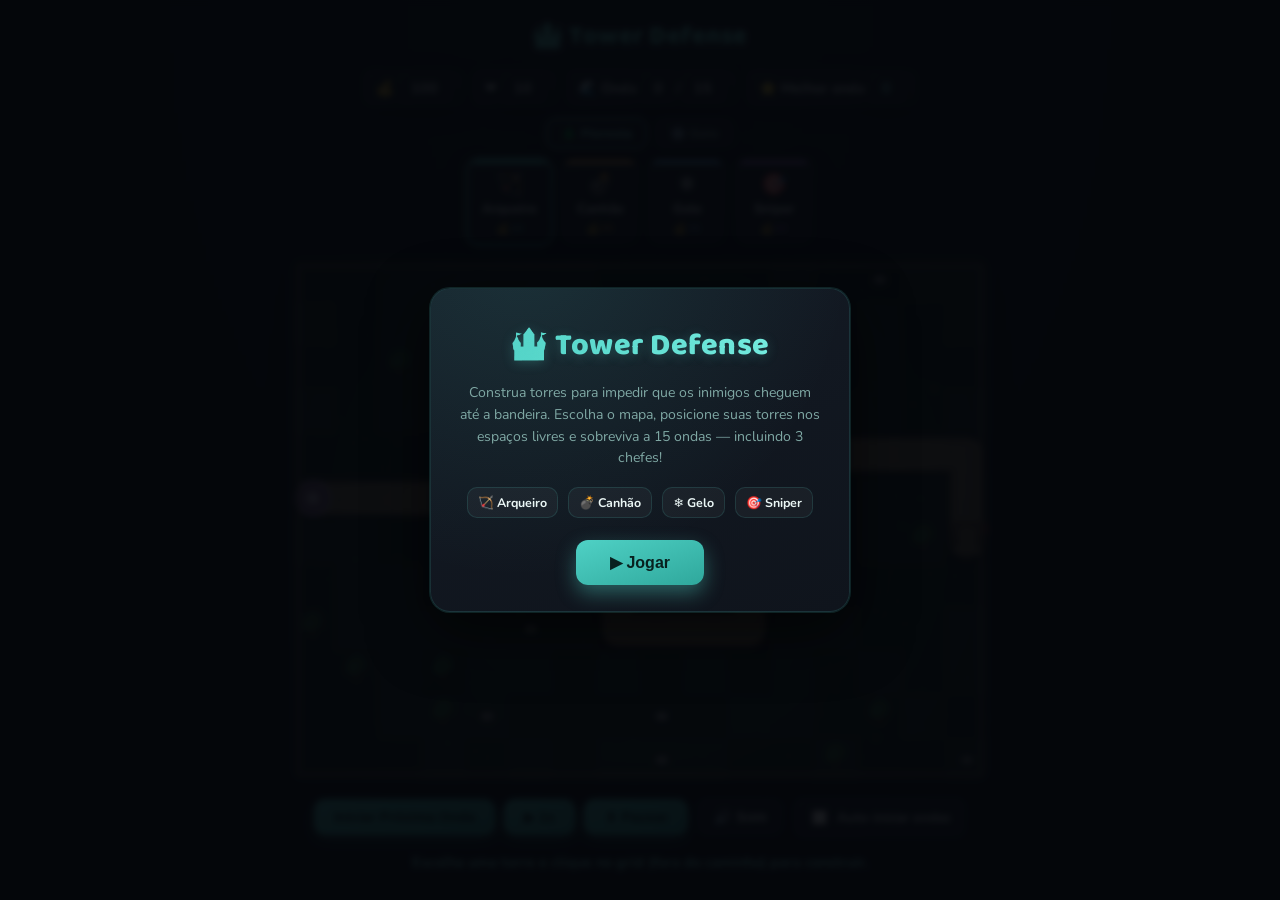
==== commit d1777ffe: "salva" ====
--- a/index.html
+++ b/index.html
@@ -29,6 +29,12 @@
   #hud span{background:linear-gradient(160deg,var(--panel2),var(--panel));border:1px solid var(--line);
     padding:7px 12px;border-radius:10px;box-shadow:var(--shadow);}
   #best{color:var(--accent2);}
+  #mapBar{display:flex;gap:8px;justify-content:center;margin-bottom:10px;flex-wrap:wrap;}
+  .mapBtn{background:linear-gradient(160deg,var(--panel2),var(--panel));border:1px solid var(--line);
+    color:var(--muted);border-radius:10px;padding:7px 14px;font-size:.82rem;font-weight:800;cursor:pointer;
+    box-shadow:var(--shadow);transition:transform .12s ease,color .12s ease,border-color .12s ease;}
+  .mapBtn:hover{transform:translateY(-2px);}
+  .mapBtn.sel{color:var(--accent2);border-color:var(--accent2);}
   #towerBar{display:flex;gap:9px;justify-content:center;margin-bottom:12px;flex-wrap:wrap;}
   .towerBtn{background:linear-gradient(160deg,var(--panel2),var(--panel));
     border:1px solid var(--line);color:var(--text);position:relative;overflow:hidden;
@@ -45,10 +51,13 @@
     border-radius:14px;touch-action:manipulation;overflow-x:auto;box-shadow:var(--shadow);
     border:1px solid var(--line);}
   #msg{text-align:center;margin-top:10px;min-height:1.4em;color:var(--accent2);font-size:.9rem;font-weight:700;}
+  #gameRow{display:flex;flex-wrap:wrap;gap:16px;justify-content:center;align-items:center;}
+  #gameRow canvas{flex:1 1 480px;min-width:260px;}
   #upgradePanel{background:linear-gradient(160deg,#1a1f2b,#0a0d13);
     border:1px solid rgba(255,255,255,.08);border-radius:16px;
-    padding:18px 16px 16px;max-width:420px;margin:12px auto;text-align:center;
-    box-shadow:0 0 0 1px rgba(79,209,197,.15),0 12px 30px rgba(0,0,0,.5);position:relative;overflow:hidden;}
+    padding:18px 16px 16px;flex:0 0 240px;max-width:240px;text-align:center;
+    box-shadow:0 0 0 1px rgba(79,209,197,.15),0 12px 30px rgba(0,0,0,.5);position:relative;overflow:hidden;
+    margin:0;}
   #upgradePanel::before{content:'';position:absolute;top:-40%;left:-20%;width:140%;height:140%;
     background:radial-gradient(circle at 30% 20%,rgba(79,209,197,.10),transparent 60%);pointer-events:none;}
   #upgradePanel.hidden{display:none;}
@@ -71,6 +80,11 @@
   #waveBtn:hover,#speedBtn:hover,#pauseBtn:hover{transform:translateY(-2px);box-shadow:0 8px 18px rgba(79,209,197,.4);}
   #speedBtn.active,#pauseBtn.active{background:linear-gradient(160deg,var(--accent2),var(--accent2-d));
     box-shadow:0 5px 14px rgba(246,173,85,.38);}
+  #muteBtn{background:linear-gradient(160deg,var(--panel2),var(--panel));color:var(--text);
+    border:1px solid var(--line);padding:10px 16px;border-radius:11px;font-weight:800;cursor:pointer;
+    font-size:.88rem;box-shadow:var(--shadow);transition:transform .12s ease,box-shadow .12s ease;}
+  #muteBtn:hover{transform:translateY(-2px);}
+  #muteBtn.muted{opacity:.55;}
   #autoWrap{display:flex;align-items:center;gap:7px;font-size:.85rem;font-weight:700;
     background:linear-gradient(160deg,var(--panel2),var(--panel));border:1px solid var(--line);
     padding:9px 14px;border-radius:11px;box-shadow:var(--shadow);}
@@ -87,6 +101,25 @@
     font-size:1.7rem;font-weight:700;color:var(--accent2);text-shadow:0 2px 10px rgba(0,0,0,.6);
     pointer-events:none;opacity:0;transition:opacity .4s,transform .4s;z-index:4;}
   #waveBanner.show{opacity:1;transform:translate(-50%,-50%) scale(1.05);}
+  #startScreen{position:fixed;inset:0;background:rgba(5,7,11,.93);backdrop-filter:blur(3px);
+    display:flex;align-items:center;justify-content:center;z-index:20;padding:20px;box-sizing:border-box;}
+  #startScreen.hidden{display:none;}
+  #startScreen .card{background:linear-gradient(160deg,var(--panel2),var(--panel));border:1px solid var(--line);
+    border-radius:20px;padding:32px 28px 26px;max-width:420px;text-align:center;
+    box-shadow:0 0 0 1px rgba(79,209,197,.15),0 20px 60px rgba(0,0,0,.6);position:relative;overflow:hidden;}
+  #startScreen .card::before{content:'';position:absolute;top:-40%;left:-20%;width:140%;height:140%;
+    background:radial-gradient(circle at 30% 20%,rgba(79,209,197,.12),transparent 60%);pointer-events:none;}
+  #startScreen h1{font-family:'Baloo 2',sans-serif;font-size:1.9rem;margin:0 0 12px;letter-spacing:.5px;
+    background:linear-gradient(90deg,var(--accent),var(--accent2));-webkit-background-clip:text;
+    background-clip:text;color:transparent;text-shadow:0 2px 12px rgba(79,209,197,.25);position:relative;}
+  #startScreen p{color:var(--muted);font-size:.88rem;line-height:1.55;margin:0 0 18px;position:relative;}
+  #startLegend{display:flex;gap:10px;justify-content:center;flex-wrap:wrap;margin-bottom:22px;position:relative;}
+  #startLegend span{background:rgba(255,255,255,.04);border:1px solid var(--line);border-radius:10px;
+    padding:6px 10px;font-size:.78rem;font-weight:700;color:var(--text);}
+  #startBtn{background:linear-gradient(160deg,var(--accent),var(--accent-d));color:#08211f;border:none;
+    padding:13px 34px;border-radius:12px;font-weight:800;font-size:1rem;cursor:pointer;position:relative;
+    box-shadow:0 8px 20px rgba(79,209,197,.4);transition:transform .12s ease,box-shadow .12s ease;}
+  #startBtn:hover{transform:translateY(-2px);box-shadow:0 10px 24px rgba(79,209,197,.5);}
 </style>
 </head>
 <body>
@@ -98,21 +131,41 @@
     <span>🌊 Onda <span id="wave">0</span>/<span id="waveMax">15</span></span>
     <span>⭐ Melhor onda <span id="best">0</span></span>
   </div>
+  <div id="mapBar">
+    <button class="mapBtn sel" data-map="forest">🌲 Floresta</button>
+    <button class="mapBtn" data-map="ice">❄️ Gelo</button>
+  </div>
   <div id="towerBar"></div>
-  <canvas id="game" width="640" height="480"></canvas>
+  <div id="gameRow">
+    <canvas id="game" width="640" height="480"></canvas>
+    <div id="upgradePanel" class="hidden">
+      <div id="upgradeInfo"></div>
+      <button id="upgradeBtn">Melhorar</button>
+      <button id="sellBtn">Vender</button>
+      <button id="closeUpgrade">Fechar</button>
+    </div>
+  </div>
   <div class="rowBtns">
     <button id="waveBtn">Iniciar Próxima Onda</button>
     <button id="speedBtn">▶ 1x</button>
     <button id="pauseBtn">⏸ Pausar</button>
+    <button id="muteBtn">🔊 Som</button>
     <label id="autoWrap"><input type="checkbox" id="autoWave"> Auto-iniciar ondas</label>
   </div>
-  <div id="upgradePanel" class="hidden">
-    <div id="upgradeInfo"></div>
-    <button id="upgradeBtn">Melhorar</button>
-    <button id="sellBtn">Vender</button>
-    <button id="closeUpgrade">Fechar</button>
+  <div id="msg">Escolha uma torre e clique no grid (fora do caminho) para construir.</div>
+</div>
+<div id="startScreen">
+  <div class="card">
+    <h1>🏰 Tower Defense</h1>
+    <p>Construa torres para impedir que os inimigos cheguem até a bandeira. Escolha o mapa, posicione suas torres nos espaços livres e sobreviva a 15 ondas — incluindo 3 chefes!</p>
+    <div id="startLegend">
+      <span>🏹 Arqueiro</span>
+      <span>💣 Canhão</span>
+      <span>❄️ Gelo</span>
+      <span>🎯 Sniper</span>
+    </div>
+    <button id="startBtn">▶ Jogar</button>
   </div>
-  <div id="msg">Escolha uma torre e clique no grid (fora do caminho) para construir.</div>
 </div>
 <div id="waveBanner"></div>
 <div id="overlay" class="hidden">
@@ -129,11 +182,46 @@
 const canvas=document.getElementById('game'), ctx=canvas.getContext('2d');
 const WIN_WAVE=15;
 
-// path in grid coords
-const pathCells=[[0,5],[1,5],[2,5],[3,5],[4,5],[4,2],[5,2],[6,2],[7,2],[7,8],[8,8],[9,8],[10,8],[10,4],[11,4],[12,4],[13,4],[14,4],[15,4],[15,6]];
-const pathSet=new Set(pathCells.map(p=>p[0]+','+p[1]));
+// maps: each has its own path layout and visual theme
+const maps={
+  forest:{
+    name:'Floresta',
+    path:[[0,5],[1,5],[2,5],[3,5],[4,5],[4,2],[5,2],[6,2],[7,2],[7,8],[8,8],[9,8],[10,8],[10,4],[11,4],[12,4],[13,4],[14,4],[15,4],[15,6]],
+    theme:'forest'
+  },
+  ice:{
+    name:'Gelo',
+    path:[[0,2],[1,2],[2,2],[3,2],[3,9],[4,9],[5,9],[6,9],[6,2],[7,2],[8,2],[9,2],[9,9],[10,9],[11,9],[12,9],[12,2],[13,2],[14,2],[15,2],[15,6]],
+    theme:'ice'
+  }
+};
+const mapThemes={
+  forest:{
+    bgTop:'#16261e',bgBottom:'#0a1610',tileA:'#182c22',tileB:'#0f2018',
+    pathShadow:'rgba(0,0,0,.25)',pathBase:'#5f5546',pathGradTop:'#a08e6c',pathGradBottom:'#8a7a5c',
+    speckle:'rgba(255,255,255,.06)',deco:'forest',frameEdge:'#8a7a5c'
+  },
+  ice:{
+    bgTop:'#1c2f45',bgBottom:'#0a1420',tileA:'#233c56',tileB:'#152438',
+    pathShadow:'rgba(0,10,30,.35)',pathBase:'#7fa9c9',pathGradTop:'#eaf7ff',pathGradBottom:'#a9d4ec',
+    speckle:'rgba(255,255,255,.14)',deco:'ice',frameEdge:'#9fc9e6'
+  }
+};
+// path in grid coords (mutated in place by applyMap so other consts stay valid)
+const pathCells=[];
+const pathSet=new Set();
 function centerOf(c,r){return {x:c*CELL+CELL/2,y:r*CELL+CELL/2};}
-const waypoints=pathCells.map(([c,r])=>centerOf(c,r));
+const waypoints=[];
+let currentMapKey='forest';
+function applyMap(key){
+  currentMapKey=key;
+  const m=maps[key];
+  pathCells.length=0; m.path.forEach(p=>pathCells.push(p));
+  pathSet.clear(); pathCells.forEach(p=>pathSet.add(p[0]+','+p[1]));
+  waypoints.length=0; pathCells.forEach(([c,r])=>waypoints.push(centerOf(c,r)));
+  towers.length=0;
+  document.querySelectorAll('.mapBtn').forEach(b=>b.classList.toggle('sel',b.dataset.map===key));
+}
 
 const towerTypes={
   arrow:{name:'Arqueiro',cost:20,range:110,dmg:8,rate:35,color:'#4fd1c5'},
@@ -147,11 +235,77 @@
 let speed=1, paused=false, bestWave=0, autoWave=false, autoTimer=0;
 let particles=[], floaters=[];
 
+// ---------- Áudio (sintetizado, sem arquivos externos) ----------
+let audioCtx=null, soundOn=true;
+function ensureAudio(){
+  if(!soundOn) return null;
+  if(!audioCtx){
+    try{ audioCtx=new (window.AudioContext||window.webkitAudioContext)(); }catch(e){ return null; }
+  }
+  if(audioCtx.state==='suspended') audioCtx.resume();
+  return audioCtx;
+}
+function tone(freq,dur,{type='sine',vol=0.16,freqEnd=null,delay=0}={}){
+  const ac=ensureAudio(); if(!ac) return;
+  const t0=ac.currentTime+delay;
+  const osc=ac.createOscillator(), gain=ac.createGain();
+  osc.type=type;
+  osc.frequency.setValueAtTime(freq,t0);
+  if(freqEnd) osc.frequency.exponentialRampToValueAtTime(Math.max(freqEnd,1),t0+dur);
+  gain.gain.setValueAtTime(0.0001,t0);
+  gain.gain.linearRampToValueAtTime(vol,t0+0.008);
+  gain.gain.exponentialRampToValueAtTime(0.0001,t0+dur);
+  osc.connect(gain).connect(ac.destination);
+  osc.start(t0); osc.stop(t0+dur+0.02);
+}
+function noiseBurst(dur,{vol=0.2,delay=0}={}){
+  const ac=ensureAudio(); if(!ac) return;
+  const t0=ac.currentTime+delay;
+  const bufferSize=Math.max(1,Math.floor(ac.sampleRate*dur));
+  const buffer=ac.createBuffer(1,bufferSize,ac.sampleRate);
+  const data=buffer.getChannelData(0);
+  for(let i=0;i<bufferSize;i++) data[i]=(Math.random()*2-1)*(1-i/bufferSize);
+  const src=ac.createBufferSource(); src.buffer=buffer;
+  const gain=ac.createGain(); gain.gain.setValueAtTime(vol,t0);
+  gain.gain.exponentialRampToValueAtTime(0.001,t0+dur);
+  src.connect(gain).connect(ac.destination);
+  src.start(t0);
+}
+const sfx={
+  build:()=>tone(520,0.12,{type:'triangle',vol:0.15,freqEnd:700}),
+  denied:()=>tone(160,0.18,{type:'sawtooth',vol:0.14,freqEnd:90}),
+  sell:()=>{tone(700,0.08,{type:'square',vol:0.12}); tone(950,0.1,{type:'square',vol:0.1,delay:0.06});},
+  upgrade:()=>{tone(500,0.1,{type:'triangle',vol:0.15,freqEnd:900}); tone(900,0.14,{type:'triangle',vol:0.12,delay:0.08,freqEnd:1300});},
+  click:()=>tone(300,0.05,{type:'square',vol:0.08}),
+  shoot(key){
+    if(key==='cannon'){ noiseBurst(0.18,{vol:0.22}); tone(90,0.16,{type:'sine',vol:0.18,freqEnd:40}); }
+    else if(key==='frost'){ tone(1400,0.09,{type:'sine',vol:0.1,freqEnd:2000}); }
+    else if(key==='sniper'){ tone(1800,0.05,{type:'sawtooth',vol:0.13,freqEnd:600}); noiseBurst(0.04,{vol:0.1}); }
+    else{ tone(900,0.05,{type:'square',vol:0.07,freqEnd:1200}); }
+  },
+  enemyDeath(boss){
+    if(boss){ tone(220,0.35,{type:'sawtooth',vol:0.18,freqEnd:40}); noiseBurst(0.3,{vol:0.15}); }
+    else{ tone(400,0.1,{type:'square',vol:0.09,freqEnd:120}); }
+  },
+  leak:()=>{ tone(180,0.22,{type:'sawtooth',vol:0.16,freqEnd:60}); },
+  waveStart(boss){
+    if(boss){ [440,554,659,880].forEach((f,i)=>tone(f,0.22,{type:'sawtooth',vol:0.14,delay:i*0.1})); }
+    else{ tone(500,0.09,{type:'triangle',vol:0.13,freqEnd:750}); tone(750,0.12,{type:'triangle',vol:0.12,delay:0.09}); }
+  },
+  waveClear:()=>{ [523,659,784,1047].forEach((f,i)=>tone(f,0.16,{type:'triangle',vol:0.12,delay:i*0.07})); },
+  win:()=>{ [523,659,784,1047,1318].forEach((f,i)=>tone(f,0.3,{type:'triangle',vol:0.16,delay:i*0.13})); },
+  lose:()=>{ [400,340,260,180].forEach((f,i)=>tone(f,0.32,{type:'sawtooth',vol:0.15,delay:i*0.16})); }
+};
+
+let impactRings=[];
 function burst(x,y,color,n){
   for(let i=0;i<n;i++){
     const a=Math.random()*Math.PI*2, sp=1+Math.random()*2.5;
     particles.push({x,y,vx:Math.cos(a)*sp,vy:Math.sin(a)*sp-1,life:22+Math.random()*10,maxLife:32,color});
   }
+}
+function ringBurst(x,y,color,startR=3,speed=2.4,life=16){
+  impactRings.push({x,y,color,r:startR,speed,life,maxLife:life});
 }
 function floatText(x,y,text,color){
   floaters.push({x,y,text,color,life:38,maxLife:38});
@@ -167,8 +321,19 @@
     f.y-=0.6;f.life--;
     if(f.life<=0) floaters.splice(i,1);
   }
+  for(let i=impactRings.length-1;i>=0;i--){
+    const r=impactRings[i];
+    r.r+=r.speed;r.life--;
+    if(r.life<=0) impactRings.splice(i,1);
+  }
 }
 function drawFx(){
+  impactRings.forEach(r=>{
+    ctx.globalAlpha=Math.max(r.life/r.maxLife,0)*0.8;
+    ctx.beginPath();ctx.arc(r.x,r.y,r.r,0,7);
+    ctx.strokeStyle=r.color;ctx.lineWidth=2;ctx.stroke();
+  });
+  ctx.globalAlpha=1;
   particles.forEach(p=>{
     ctx.globalAlpha=Math.max(p.life/p.maxLife,0);
     ctx.beginPath();ctx.arc(p.x,p.y,2.2,0,7);
@@ -205,18 +370,19 @@
   const x=(e.clientX-rect.left)*scaleX, y=(e.clientY-rect.top)*scaleY;
   const c=Math.floor(x/CELL), r=Math.floor(y/CELL);
   if(c<0||c>=COLS||r<0||r>=ROWS) return;
-  if(isPath(c,r)){setMsg('Não pode construir no caminho!');return;}
+  if(isPath(c,r)){setMsg('Não pode construir no caminho!');sfx.denied();return;}
   const existing=towers.find(t=>t.c===c&&t.r===r);
-  if(existing){showUpgradePanel(existing);return;}
+  if(existing){showUpgradePanel(existing);sfx.click();return;}
   hideUpgradePanel();
   const type=towerTypes[selectedType];
-  if(gold<type.cost){setMsg('Ouro insuficiente!');return;}
+  if(gold<type.cost){setMsg('Ouro insuficiente!');sfx.denied();return;}
   gold-=type.cost;
   const pos=centerOf(c,r);
   towers.push({c,r,x:pos.x,y:pos.y,key:selectedType,...type,cooldown:0,cast:0,level:1,
     baseDmg:type.dmg,baseRange:type.range,baseRate:type.rate,spent:type.cost});
   updateHud();
   setMsg('Torre construída!');
+  sfx.build();
 });
 
 function upgradeCost(t){return Math.round(t.cost*0.85*t.level);}
@@ -248,6 +414,7 @@
   updateHud();
   showUpgradePanel(selectedTower);
   setMsg(selectedTower.name+' evoluiu para nível '+selectedTower.level+'!');
+  sfx.upgrade();
 };
 document.getElementById('sellBtn').onclick=()=>{
   if(!selectedTower) return;
@@ -256,6 +423,7 @@
   hideUpgradePanel();
   updateHud();
   setMsg('Torre vendida.');
+  sfx.sell();
 };
 
 function setMsg(m){document.getElementById('msg').textContent=m;}
@@ -272,14 +440,33 @@
   const b=document.getElementById('speedBtn');
   b.textContent=(speed===1?'▶ 1x':'⏩ 2x');
   b.classList.toggle('active',speed===2);
+  sfx.click();
 };
 document.getElementById('pauseBtn').onclick=()=>{
   paused=!paused;
   const b=document.getElementById('pauseBtn');
   b.textContent=paused?'▶ Continuar':'⏸ Pausar';
   b.classList.toggle('active',paused);
+  sfx.click();
 };
-document.getElementById('autoWave').onchange=e=>{autoWave=e.target.checked;};
+document.getElementById('autoWave').onchange=e=>{autoWave=e.target.checked;sfx.click();};
+document.querySelectorAll('.mapBtn').forEach(b=>{
+  b.onclick=()=>{
+    if(b.dataset.map===currentMapKey) return;
+    if(wave>0){setMsg('Reinicie o jogo (🔁) para trocar de mapa.');sfx.denied();return;}
+    applyMap(b.dataset.map);
+    gold=100; hideUpgradePanel(); updateHud();
+    setMsg('Mapa alterado para '+maps[b.dataset.map].name+'!');
+    sfx.click();
+  };
+});
+document.getElementById('muteBtn').onclick=()=>{
+  soundOn=!soundOn;
+  const b=document.getElementById('muteBtn');
+  b.textContent=soundOn?'🔊 Som':'🔇 Mudo';
+  b.classList.toggle('muted',!soundOn);
+  if(soundOn) sfx.click();
+};
 
 function showBanner(text){
   const b=document.getElementById('waveBanner');
@@ -308,6 +495,7 @@
   waveActive=true;
   showBanner(isBoss?'⚔️ Onda de Chefe '+wave+'!':'🌊 Onda '+wave);
   updateHud();
+  sfx.waveStart(isBoss);
 }
 document.getElementById('waveBtn').onclick=startWave;
 
@@ -329,6 +517,7 @@
     const target=waypoints[en.wp];
     if(!target){
       lives--; enemies.splice(i,1); updateHud();
+      sfx.leak();
       if(lives<=0){endGame(false);return;}
       continue;
     }
@@ -340,6 +529,7 @@
       gold+=g; enemies.splice(i,1); updateHud();
       burst(en.x,en.y,en.boss?'#ffd700':'#e8564a',en.boss?18:8);
       floatText(en.x,en.y-16,'+'+g,'#f6ad55');
+      sfx.enemyDeath(en.boss);
     }
   }
   updateFx();
@@ -352,9 +542,12 @@
       if(d<=t.range && d<best){best=d;target=en;}
     });
     if(target){
-      projectiles.push({x:t.x,y:t.y,target,dmg:t.dmg,color:t.color,slow:t.slow,key:t.key,trail:[]});
+      projectiles.push({x:t.x,y:t.y-18,target,dmg:t.dmg,color:t.color,slow:t.slow,key:t.key,trail:[]});
       t.cooldown=t.rate;
       t.cast=14;
+      burst(t.x,t.y-18,t.color,t.key==='cannon'?9:6);
+      ringBurst(t.x,t.y-18,t.color,3,2,14);
+      sfx.shoot(t.key);
     }
   });
   for(let i=projectiles.length-1;i>=0;i--){
@@ -364,9 +557,14 @@
     if(dist<8){
       p.target.hp-=p.dmg;
       if(p.slow) p.target.slowT=60;
+      const n=p.key==='cannon'?16:(p.key==='sniper'?10:7);
+      burst(p.x,p.y,p.color,n);
+      ringBurst(p.x,p.y,p.color,4,p.key==='cannon'?3.2:2.2,p.key==='cannon'?20:14);
+      if(p.key==='frost') burst(p.x,p.y,'#eaf7ff',5);
       projectiles.splice(i,1);
     }else{
-      p.x+=dx/dist*6; p.y+=dy/dist*6;
+      const spd=p.key==='sniper'?18:6;
+      p.x+=dx/dist*spd; p.y+=dy/dist*spd;
     }
   }
   if(waveActive && !spawnQueue.length && !enemies.length){
@@ -374,6 +572,7 @@
     if(wave>bestWave){bestWave=wave;updateHud();}
     if(wave>=WIN_WAVE){endGame(true);return;}
     setMsg('Onda '+wave+' concluída! +20 ouro bônus.');
+    sfx.waveClear();
     if(autoWave){autoTimer=90;}
   }
   if(autoWave && !waveActive && autoTimer>0){
@@ -447,31 +646,53 @@
 }
 
 function drawProjectile(p){
+  const trailLen=p.key==='sniper'?9:6;
   p.trail.push({x:p.x,y:p.y});
-  if(p.trail.length>5) p.trail.shift();
+  if(p.trail.length>trailLen) p.trail.shift();
   ctx.save();
-  p.trail.forEach((pt,i)=>{
-    ctx.globalAlpha=(i+1)/p.trail.length*0.4;
-    ctx.beginPath();ctx.arc(pt.x,pt.y,3,0,7);
+  // glowing energy trail behind every bolt
+  for(let i=0;i<p.trail.length;i++){
+    const pt=p.trail[i], a=(i+1)/p.trail.length;
+    ctx.globalAlpha=a*0.5;
+    ctx.beginPath();ctx.arc(pt.x,pt.y,2.5*a+0.8,0,7);
+    ctx.fillStyle=p.color;ctx.shadowColor=p.color;ctx.shadowBlur=6*a;ctx.fill();
+  }
+  ctx.shadowBlur=0;ctx.globalAlpha=1;
+
+  if(p.key==='cannon'){
+    // tumbling fireball with flickering core
+    const r=5.5+Math.sin(frame/2)*1.2;
+    ctx.beginPath();ctx.arc(p.x,p.y,r+3,0,7);
+    ctx.fillStyle=p.color+'33';ctx.fill();
+    ctx.beginPath();ctx.arc(p.x,p.y,r,0,7);
+    ctx.fillStyle='#ffd28a';ctx.shadowColor=p.color;ctx.shadowBlur=14;ctx.fill();
+    ctx.beginPath();ctx.arc(p.x,p.y,r*0.55,0,7);ctx.fillStyle=p.color;ctx.fill();
+    ctx.beginPath();ctx.arc(p.x-r*0.2,p.y-r*0.25,r*0.22,0,7);ctx.fillStyle='#fff6e6';ctx.fill();
+  }else if(p.key==='frost'){
+    // spinning ice shard with a sparkle halo
+    ctx.beginPath();ctx.arc(p.x,p.y,7,0,7);
+    ctx.fillStyle=p.color+'22';ctx.fill();
+    ctx.translate(p.x,p.y);ctx.rotate(frame/8);
+    ctx.beginPath();ctx.moveTo(0,-7);ctx.lineTo(4.5,0);ctx.lineTo(0,7);ctx.lineTo(-4.5,0);ctx.closePath();
+    ctx.fillStyle='#eaf7ff';ctx.shadowColor=p.color;ctx.shadowBlur=12;ctx.fill();
+    ctx.beginPath();ctx.moveTo(0,-3);ctx.lineTo(2,0);ctx.lineTo(0,3);ctx.lineTo(-2,0);ctx.closePath();
     ctx.fillStyle=p.color;ctx.fill();
-  });
-  ctx.globalAlpha=1;
-  if(p.key==='cannon'){
-    const r=5+Math.sin(frame/2)*1;
-    ctx.beginPath();ctx.arc(p.x,p.y,r,0,7);
-    ctx.fillStyle='#ffd28a';ctx.shadowColor=p.color;ctx.shadowBlur=10;ctx.fill();
-    ctx.beginPath();ctx.arc(p.x,p.y,r*0.5,0,7);ctx.fillStyle=p.color;ctx.fill();
-  }else if(p.key==='frost'){
-    ctx.translate(p.x,p.y);ctx.rotate(frame/10);
-    ctx.beginPath();ctx.moveTo(0,-6);ctx.lineTo(4,0);ctx.lineTo(0,6);ctx.lineTo(-4,0);ctx.closePath();
-    ctx.fillStyle=p.color;ctx.shadowColor=p.color;ctx.shadowBlur=8;ctx.fill();
   }else if(p.key==='sniper'){
-    ctx.strokeStyle=p.color;ctx.lineWidth=2;ctx.shadowColor=p.color;ctx.shadowBlur=6;
+    // fast glowing laser bolt with a bright core beam through its own trail
+    ctx.strokeStyle=p.color;ctx.lineWidth=2.5;ctx.shadowColor=p.color;ctx.shadowBlur=12;ctx.lineCap='round';
+    ctx.beginPath();
+    p.trail.forEach((pt,i)=>i?ctx.lineTo(pt.x,pt.y):ctx.moveTo(pt.x,pt.y));
+    ctx.lineTo(p.x,p.y);
+    ctx.stroke();
+    ctx.strokeStyle='#fff';ctx.lineWidth=1;ctx.shadowBlur=6;
     ctx.beginPath();ctx.moveTo(p.x-6,p.y);ctx.lineTo(p.x+6,p.y);ctx.stroke();
   }else{
-    ctx.beginPath();ctx.arc(p.x,p.y,3.5,0,7);
-    ctx.fillStyle='#fff';ctx.shadowColor=p.color;ctx.shadowBlur=10;ctx.fill();
-    ctx.beginPath();ctx.arc(p.x,p.y,2,0,7);ctx.fillStyle=p.color;ctx.fill();
+    // arqueiro: bright arcane orb with an orbiting spark
+    ctx.beginPath();ctx.arc(p.x,p.y,4,0,7);
+    ctx.fillStyle='#fff';ctx.shadowColor=p.color;ctx.shadowBlur=12;ctx.fill();
+    ctx.beginPath();ctx.arc(p.x,p.y,2.2,0,7);ctx.fillStyle=p.color;ctx.fill();
+    const oa=frame/4, ox=p.x+Math.cos(oa)*6, oy=p.y+Math.sin(oa)*6;
+    ctx.beginPath();ctx.arc(ox,oy,1.4,0,7);ctx.fillStyle=p.color;ctx.shadowBlur=8;ctx.fill();
   }
   ctx.shadowBlur=0;
   ctx.restore();
@@ -479,48 +700,62 @@
 function hash(a,b){const x=Math.sin(a*127.1+b*311.7)*43758.5453;return x-Math.floor(x);}
 
 function drawMap(){
+  const theme=mapThemes[maps[currentMapKey].theme];
   const bgGrad=ctx.createLinearGradient(0,0,0,canvas.height);
-  bgGrad.addColorStop(0,'#16261e');bgGrad.addColorStop(1,'#0a1610');
+  bgGrad.addColorStop(0,theme.bgTop);bgGrad.addColorStop(1,theme.bgBottom);
   ctx.fillStyle=bgGrad;
   ctx.fillRect(0,0,canvas.width,canvas.height);
   for(let c=0;c<COLS;c++)for(let r=0;r<ROWS;r++){
     if(isPath(c,r)) continue;
-    const shade=hash(c,r)>0.5?'#182c22':'#0f2018';
+    const shade=hash(c,r)>0.5?theme.tileA:theme.tileB;
     ctx.fillStyle=shade;
     ctx.fillRect(c*CELL,r*CELL,CELL,CELL);
     for(let k=0;k<3;k++){
       const hx=hash(c*3+k,r)*CELL, hy=hash(r*3+k,c)*CELL;
-      ctx.fillStyle='rgba(255,255,255,.06)';
+      ctx.fillStyle=theme.speckle;
       ctx.fillRect(c*CELL+hx,r*CELL+hy,2,2);
     }
     if(hash(c*7,r*11)>0.8){
       const bx=c*CELL+hash(c*9,r)*CELL, by=r*CELL+hash(r*9,c)*CELL;
-      ctx.strokeStyle='rgba(180,255,190,.15)';ctx.lineWidth=1;
-      ctx.beginPath();ctx.moveTo(bx,by);ctx.lineTo(bx-2,by-6);ctx.moveTo(bx+2,by);ctx.lineTo(bx+3,by-5);ctx.stroke();
+      if(theme.deco==='ice'){
+        ctx.strokeStyle='rgba(220,245,255,.35)';ctx.lineWidth=1;
+        ctx.beginPath();ctx.moveTo(bx-3,by);ctx.lineTo(bx+3,by);ctx.moveTo(bx,by-3);ctx.lineTo(bx,by+3);
+        ctx.moveTo(bx-2,by-2);ctx.lineTo(bx+2,by+2);ctx.moveTo(bx-2,by+2);ctx.lineTo(bx+2,by-2);ctx.stroke();
+      }else{
+        ctx.strokeStyle='rgba(180,255,190,.15)';ctx.lineWidth=1;
+        ctx.beginPath();ctx.moveTo(bx,by);ctx.lineTo(bx-2,by-6);ctx.moveTo(bx+2,by);ctx.lineTo(bx+3,by-5);ctx.stroke();
+      }
     }
   }
   // path shadow underlay for depth
-  ctx.strokeStyle='rgba(0,0,0,.25)';ctx.lineWidth=CELL*0.86;ctx.lineJoin='round';ctx.lineCap='round';
+  ctx.strokeStyle=theme.pathShadow;ctx.lineWidth=CELL*0.86;ctx.lineJoin='round';ctx.lineCap='round';
   ctx.beginPath();
   waypoints.forEach((p,i)=>i?ctx.lineTo(p.x,p.y+2):ctx.moveTo(p.x,p.y+2));
   ctx.stroke();
-  ctx.strokeStyle='#5f5546';ctx.lineWidth=CELL*0.82;
+  ctx.strokeStyle=theme.pathBase;ctx.lineWidth=CELL*0.82;
   ctx.beginPath();
   waypoints.forEach((p,i)=>i?ctx.lineTo(p.x,p.y):ctx.moveTo(p.x,p.y));
   ctx.stroke();
   const pathGrad=ctx.createLinearGradient(0,0,0,canvas.height);
-  pathGrad.addColorStop(0,'#a08e6c');pathGrad.addColorStop(1,'#8a7a5c');
+  pathGrad.addColorStop(0,theme.pathGradTop);pathGrad.addColorStop(1,theme.pathGradBottom);
   ctx.strokeStyle=pathGrad;ctx.lineWidth=CELL*0.68;
   ctx.beginPath();
   waypoints.forEach((p,i)=>i?ctx.lineTo(p.x,p.y):ctx.moveTo(p.x,p.y));
   ctx.stroke();
+  if(theme.deco==='ice'){
+    ctx.save();ctx.globalAlpha=.55;ctx.strokeStyle='#fff';ctx.lineWidth=1.5;
+    ctx.beginPath();
+    waypoints.forEach((p,i)=>i?ctx.lineTo(p.x,p.y):ctx.moveTo(p.x,p.y));
+    ctx.setLineDash([2,10]);ctx.lineDashOffset=-frame/3;ctx.stroke();ctx.setLineDash([]);
+    ctx.restore();
+  }
   pathCells.forEach(([c,r])=>{
     for(let k=0;k<5;k++){
       const hx=hash(c*5+k,r)*CELL, hy=hash(r*5+k,c)*CELL;
       const rr=1.5+hash(c*13+k,r)*1.5;
-      ctx.fillStyle='rgba(0,0,0,.1)';
+      ctx.fillStyle=theme.deco==='ice'?'rgba(20,40,70,.12)':'rgba(0,0,0,.1)';
       ctx.beginPath();ctx.ellipse(c*CELL+hx,r*CELL+hy,rr,rr*0.7,0,0,7);ctx.fill();
-      ctx.fillStyle='rgba(255,255,255,.08)';
+      ctx.fillStyle=theme.deco==='ice'?'rgba(255,255,255,.45)':'rgba(255,255,255,.08)';
       ctx.beginPath();ctx.ellipse(c*CELL+hx-1,r*CELL+hy-1,rr*0.5,rr*0.35,0,0,7);ctx.fill();
     }
   });
@@ -530,7 +765,19 @@
     const h=hash(c*17,r*13);
     if(h>0.86){
       const x=c*CELL+CELL/2, y=r*CELL+CELL/2;
-      if(h>0.93){
+      if(theme.deco==='ice'){
+        if(h>0.93){
+          ctx.beginPath();ctx.ellipse(x,y+2,7,3,0,0,7);ctx.fillStyle='rgba(0,10,30,.25)';ctx.fill();
+          ctx.beginPath();ctx.moveTo(x-5,y-2);ctx.lineTo(x,y-14);ctx.lineTo(x+5,y-2);ctx.closePath();
+          ctx.fillStyle='#dff3ff';ctx.fill();
+          ctx.beginPath();ctx.moveTo(x-1,y-3);ctx.lineTo(x,y-11);ctx.lineTo(x+1,y-3);ctx.closePath();
+          ctx.fillStyle='rgba(160,210,235,.7)';ctx.fill();
+        }else{
+          ctx.beginPath();ctx.ellipse(x,y+3,6,2,0,0,7);ctx.fillStyle='rgba(0,10,30,.25)';ctx.fill();
+          ctx.beginPath();ctx.ellipse(x,y,6,4,0,0,7);ctx.fillStyle='#eef8ff';ctx.fill();
+          ctx.beginPath();ctx.ellipse(x-1,y-1,3,2,0,0,7);ctx.fillStyle='#c7e6f7';ctx.fill();
+        }
+      }else if(h>0.93){
         ctx.beginPath();ctx.ellipse(x,y+2,7,3,0,0,7);ctx.fillStyle='rgba(0,0,0,.2)';ctx.fill();
         ctx.fillStyle='#5a3b1e';ctx.fillRect(x-2,y-2,4,8);
         ctx.beginPath();ctx.arc(x,y-8,9,0,7);ctx.fillStyle='#245c30';ctx.fill();
@@ -543,14 +790,16 @@
     }
   }
   const sp=waypoints[0];
+  const portalCol=theme.deco==='ice'?['rgba(150,220,255,.55)','rgba(80,170,230,0)','#bfe9ff','#7fd0ff','#e8f9ff']
+                                     :['rgba(180,120,230,.55)','rgba(120,60,200,0)','#c9a3e8','#a06bd6','#f0e0ff'];
   const portalGlow=ctx.createRadialGradient(sp.x,sp.y,2,sp.x,sp.y,18);
-  portalGlow.addColorStop(0,'rgba(180,120,230,.55)');portalGlow.addColorStop(1,'rgba(120,60,200,0)');
+  portalGlow.addColorStop(0,portalCol[0]);portalGlow.addColorStop(1,portalCol[1]);
   ctx.beginPath();ctx.arc(sp.x,sp.y,18,0,7);ctx.fillStyle=portalGlow;ctx.fill();
   for(let i=0;i<2;i++){
     ctx.beginPath();ctx.arc(sp.x,sp.y,10+i*4+Math.sin(frame/15+i)*2,0,7);
-    ctx.strokeStyle=i?'#c9a3e8':'#a06bd6';ctx.lineWidth=2;ctx.stroke();
-  }
-  ctx.beginPath();ctx.arc(sp.x,sp.y,6,0,7);ctx.fillStyle='#f0e0ff';ctx.shadowColor='#a06bd6';ctx.shadowBlur=12;ctx.fill();ctx.shadowBlur=0;
+    ctx.strokeStyle=i?portalCol[2]:portalCol[3];ctx.lineWidth=2;ctx.stroke();
+  }
+  ctx.beginPath();ctx.arc(sp.x,sp.y,6,0,7);ctx.fillStyle=portalCol[4];ctx.shadowColor=portalCol[3];ctx.shadowBlur=12;ctx.fill();ctx.shadowBlur=0;
 
   const ep=waypoints[waypoints.length-1];
   ctx.fillStyle='rgba(0,0,0,.25)';ctx.beginPath();ctx.ellipse(ep.x,ep.y+15,20,5,0,0,7);ctx.fill();
@@ -565,7 +814,7 @@
   ctx.shadowBlur=0;
   ctx.strokeStyle='rgba(0,0,0,.35)';ctx.lineWidth=8;
   ctx.strokeRect(4,4,canvas.width-8,canvas.height-8);
-  ctx.strokeStyle='#8a7a5c';ctx.lineWidth=2;
+  ctx.strokeStyle=theme.frameEdge;ctx.lineWidth=2;
   ctx.strokeRect(7,7,canvas.width-14,canvas.height-14);
 }
 
@@ -683,6 +932,17 @@
   if(casting){
     ctx.beginPath();ctx.arc(staffTipX,staffTipY,orbR*0.5,0,7);
     ctx.fillStyle=t.color;ctx.fill();
+    const chargeA=Math.max(0,raise-0.3)/0.7;
+    if(chargeA>0){
+      ctx.beginPath();ctx.arc(staffTipX,staffTipY,4+chargeA*11,0,7);
+      ctx.strokeStyle=t.color+Math.round((1-chargeA)*170+30).toString(16).padStart(2,'0');
+      ctx.lineWidth=1.4;ctx.stroke();
+    }
+    if(Math.random()<0.5){
+      const sa=Math.random()*Math.PI*2, sr=orbR+2+Math.random()*3;
+      particles.push({x:x+staffTipX+Math.cos(sa)*sr,y:y+staffTipY+Math.sin(sa)*sr,
+        vx:Math.cos(sa)*0.3,vy:Math.sin(sa)*0.3-0.2,life:14,maxLife:14,color:t.color});
+    }
   }
   ctx.shadowBlur=0;
   if(t.level>=3){
@@ -712,6 +972,7 @@
   document.getElementById('overTitle').textContent=won?'🎉 Você venceu!':'💀 Fim de jogo';
   document.getElementById('overSub').textContent='Você chegou até a onda '+wave+' de '+WIN_WAVE+'.';
   document.getElementById('overlay').classList.remove('hidden');
+  won?sfx.win():sfx.lose();
 }
 document.getElementById('restartBtn').onclick=()=>location.reload();
 
@@ -719,6 +980,13 @@
   if(!gameOver){update();draw();}
   requestAnimationFrame(loop);
 }
+document.getElementById('startBtn').onclick=()=>{
+  document.getElementById('startScreen').classList.add('hidden');
+  ensureAudio();
+  sfx.click();
+};
+
+applyMap('forest');
 draw();
 loop();
 </script>
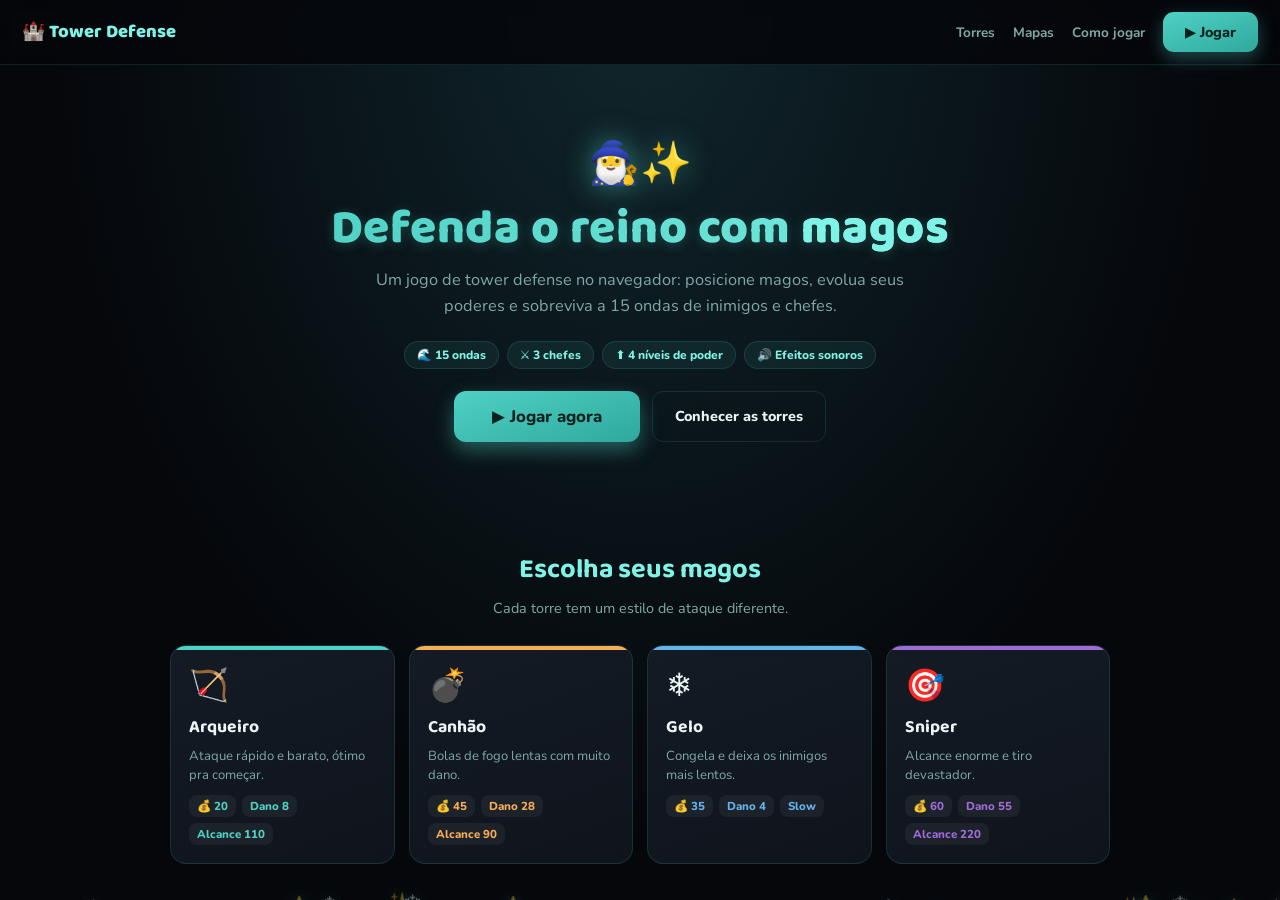
==== commit 78ed2a0e: "salva" ====
--- a/index.html
+++ b/index.html
@@ -102,24 +102,94 @@
     pointer-events:none;opacity:0;transition:opacity .4s,transform .4s;z-index:4;}
   #waveBanner.show{opacity:1;transform:translate(-50%,-50%) scale(1.05);}
   #startScreen{position:fixed;inset:0;background:rgba(5,7,11,.93);backdrop-filter:blur(3px);
-    display:flex;align-items:center;justify-content:center;z-index:20;padding:20px;box-sizing:border-box;}
+    display:flex;align-items:center;justify-content:center;z-index:20;padding:20px;box-sizing:border-box;
+    overflow:hidden;}
   #startScreen.hidden{display:none;}
+  #startParticles{position:absolute;inset:0;pointer-events:none;overflow:hidden;}
+  #startParticles span{position:absolute;bottom:-20px;font-size:1.1rem;opacity:.35;
+    animation:floatUp linear infinite;filter:drop-shadow(0 0 6px rgba(79,209,197,.4));}
+  @keyframes floatUp{
+    0%{transform:translateY(0) translateX(0) rotate(0deg);opacity:0;}
+    10%{opacity:.5;}
+    90%{opacity:.4;}
+    100%{transform:translateY(-620px) translateX(var(--drift,20px)) rotate(360deg);opacity:0;}
+  }
   #startScreen .card{background:linear-gradient(160deg,var(--panel2),var(--panel));border:1px solid var(--line);
-    border-radius:20px;padding:32px 28px 26px;max-width:420px;text-align:center;
-    box-shadow:0 0 0 1px rgba(79,209,197,.15),0 20px 60px rgba(0,0,0,.6);position:relative;overflow:hidden;}
+    border-radius:20px;padding:34px 28px 26px;max-width:420px;text-align:center;
+    box-shadow:0 0 0 1px rgba(79,209,197,.15),0 20px 60px rgba(0,0,0,.6);position:relative;overflow:hidden;
+    z-index:1;animation:cardIn .5s ease;}
+  @keyframes cardIn{from{opacity:0;transform:translateY(14px) scale(.97);}to{opacity:1;transform:none;}}
   #startScreen .card::before{content:'';position:absolute;top:-40%;left:-20%;width:140%;height:140%;
     background:radial-gradient(circle at 30% 20%,rgba(79,209,197,.12),transparent 60%);pointer-events:none;}
+  #startWizard{font-size:2.6rem;display:inline-block;margin-bottom:6px;position:relative;
+    filter:drop-shadow(0 0 14px rgba(79,209,197,.55));animation:wizardFloat 3s ease-in-out infinite;}
+  @keyframes wizardFloat{0%,100%{transform:translateY(0) rotate(-2deg);}50%{transform:translateY(-8px) rotate(2deg);}}
   #startScreen h1{font-family:'Baloo 2',sans-serif;font-size:1.9rem;margin:0 0 12px;letter-spacing:.5px;
     background:linear-gradient(90deg,var(--accent),var(--accent2));-webkit-background-clip:text;
     background-clip:text;color:transparent;text-shadow:0 2px 12px rgba(79,209,197,.25);position:relative;}
   #startScreen p{color:var(--muted);font-size:.88rem;line-height:1.55;margin:0 0 18px;position:relative;}
-  #startLegend{display:flex;gap:10px;justify-content:center;flex-wrap:wrap;margin-bottom:22px;position:relative;}
-  #startLegend span{background:rgba(255,255,255,.04);border:1px solid var(--line);border-radius:10px;
-    padding:6px 10px;font-size:.78rem;font-weight:700;color:var(--text);}
+  #startLegend{display:flex;gap:8px;justify-content:center;flex-wrap:wrap;margin-bottom:14px;position:relative;}
+  #startLegend span{background:rgba(255,255,255,.04);border:1px solid var(--line);border-left:3px solid var(--lc,var(--accent));
+    border-radius:8px;padding:6px 10px;font-size:.78rem;font-weight:700;color:var(--text);}
+  #startMaps{display:flex;gap:10px;justify-content:center;margin-bottom:22px;position:relative;flex-wrap:wrap;}
+  #startMaps .mprev{background:rgba(255,255,255,.03);border:1px solid var(--line);border-radius:10px;
+    padding:8px 14px;font-weight:700;color:var(--muted);display:flex;flex-direction:column;
+    align-items:center;gap:1px;min-width:90px;}
+  #startMaps .mprev .micon{font-size:1.3rem;}
+  #startMaps .mprev b{font-size:.82rem;color:var(--text);}
+  #startMaps .mprev small{font-size:.68rem;opacity:.8;}
   #startBtn{background:linear-gradient(160deg,var(--accent),var(--accent-d));color:#08211f;border:none;
     padding:13px 34px;border-radius:12px;font-weight:800;font-size:1rem;cursor:pointer;position:relative;
     box-shadow:0 8px 20px rgba(79,209,197,.4);transition:transform .12s ease,box-shadow .12s ease;}
   #startBtn:hover{transform:translateY(-2px);box-shadow:0 10px 24px rgba(79,209,197,.5);}
+
+  /* ===== Landing page (tela inicial estilo site) ===== */
+  #startScreen{display:block;overflow-y:auto;overflow-x:hidden;padding:0;scroll-behavior:smooth;
+    background:radial-gradient(ellipse at 50% 0%,#10262c,#05070b 65%);backdrop-filter:none;}
+  #startScreen #startParticles{position:fixed;}
+  .lp-nav{position:sticky;top:0;z-index:3;display:flex;align-items:center;justify-content:space-between;gap:12px;
+    padding:12px 22px;background:rgba(5,7,11,.85);backdrop-filter:blur(8px);border-bottom:1px solid var(--line);}
+  .lp-logo{font-family:'Baloo 2',sans-serif;font-weight:800;font-size:1.15rem;color:var(--accent2);}
+  .lp-links{display:flex;gap:18px;align-items:center;}
+  .lp-links a{color:var(--muted);text-decoration:none;font-weight:700;font-size:.85rem;}
+  .lp-links a:hover{color:var(--accent2);}
+  .lp-cta{background:linear-gradient(160deg,var(--accent),var(--accent-d));color:#08211f;border:none;padding:10px 22px;
+    border-radius:11px;font-weight:800;font-size:.9rem;cursor:pointer;box-shadow:0 6px 18px rgba(79,209,197,.35);font-family:inherit;}
+  .lp-cta.ghost{background:transparent;color:var(--text);border:1px solid var(--line);box-shadow:none;}
+  .lp-hero{position:relative;z-index:1;text-align:center;padding:70px 20px 60px;max-width:760px;margin:0 auto;}
+  #startScreen .lp-hero h1{font-size:3rem;line-height:1.05;margin:6px 0 14px;}
+  #startScreen .lp-hero p{font-size:1.02rem;max-width:560px;margin:0 auto 22px;}
+  .lp-badges{display:flex;gap:8px;justify-content:center;flex-wrap:wrap;margin-bottom:22px;}
+  .lp-badges span{background:rgba(79,209,197,.08);border:1px solid var(--line);color:var(--accent2);
+    border-radius:20px;padding:5px 12px;font-size:.75rem;font-weight:800;}
+  .lp-btns{display:flex;gap:12px;justify-content:center;flex-wrap:wrap;margin-top:8px;}
+  .lp-sec{position:relative;z-index:1;max-width:980px;margin:0 auto;padding:46px 20px;}
+  .lp-sec h2{font-family:'Baloo 2',sans-serif;font-size:1.7rem;margin:0 0 6px;text-align:center;color:var(--accent2);}
+  #startScreen .lp-sec .sub{text-align:center;color:var(--muted);font-size:.9rem;margin:0 0 26px;}
+  .lp-grid{display:grid;grid-template-columns:repeat(auto-fit,minmax(200px,1fr));gap:14px;}
+  .lp-card{background:linear-gradient(160deg,var(--panel2),var(--panel));border:1px solid var(--line);
+    border-radius:16px;padding:18px;position:relative;overflow:hidden;transition:transform .15s ease;}
+  .lp-card:hover{transform:translateY(-4px);}
+  .lp-card::before{content:'';position:absolute;top:0;left:0;right:0;height:4px;background:var(--c,var(--accent));}
+  .lp-card .big{font-size:2rem;display:block;margin-bottom:6px;}
+  .lp-card h3{margin:0 0 6px;font-family:'Baloo 2',sans-serif;font-size:1.1rem;}
+  #startScreen .lp-card p{margin:0 0 10px;color:var(--muted);font-size:.82rem;line-height:1.45;}
+  .lp-stats{display:flex;gap:6px;flex-wrap:wrap;}
+  .lp-stats span{background:rgba(255,255,255,.05);border-radius:8px;padding:3px 8px;font-size:.72rem;font-weight:800;color:var(--c,var(--accent2));}
+  .lp-maps{display:flex;gap:14px;max-width:560px;margin:0 auto;}
+  .mapCard{flex:1;background:rgba(255,255,255,.03);border:2px solid var(--line);border-radius:14px;
+    padding:22px 14px;cursor:pointer;text-align:center;transition:transform .12s ease,border-color .12s ease,background .12s ease;}
+  .mapCard:hover{transform:translateY(-3px);}
+  .mapCard.sel{border-color:var(--accent2);background:rgba(79,209,197,.08);}
+  .mapCard .mIco{font-size:2.4rem;display:block;margin-bottom:4px;}
+  .mapCard .mName{font-weight:800;}
+  .mapCard small{display:block;color:var(--muted);font-size:.75rem;margin-top:4px;}
+  .lp-step{text-align:center;}
+  .lp-step b{display:inline-flex;width:38px;height:38px;border-radius:50%;align-items:center;justify-content:center;
+    background:linear-gradient(160deg,var(--accent),var(--accent-d));color:#08211f;font-weight:800;margin-bottom:8px;}
+  .lp-foot{position:relative;z-index:1;text-align:center;padding:30px 20px 40px;color:var(--muted);font-size:.8rem;
+    border-top:1px solid var(--line);}
+  @media (max-width:600px){.lp-links a{display:none;}#startScreen .lp-hero h1{font-size:2.2rem;}}
 </style>
 </head>
 <body>
@@ -155,17 +225,50 @@
   <div id="msg">Escolha uma torre e clique no grid (fora do caminho) para construir.</div>
 </div>
 <div id="startScreen">
-  <div class="card">
-    <h1>🏰 Tower Defense</h1>
-    <p>Construa torres para impedir que os inimigos cheguem até a bandeira. Escolha o mapa, posicione suas torres nos espaços livres e sobreviva a 15 ondas — incluindo 3 chefes!</p>
-    <div id="startLegend">
-      <span>🏹 Arqueiro</span>
-      <span>💣 Canhão</span>
-      <span>❄️ Gelo</span>
-      <span>🎯 Sniper</span>
+  <div id="startParticles"></div>
+  <nav class="lp-nav">
+    <span class="lp-logo">🏰 Tower Defense</span>
+    <div class="lp-links">
+      <a href="#lp-torres">Torres</a><a href="#lp-mapas">Mapas</a><a href="#lp-como">Como jogar</a>
+      <button class="lp-cta playBtn">▶ Jogar</button>
     </div>
-    <button id="startBtn">▶ Jogar</button>
-  </div>
+  </nav>
+  <header class="lp-hero">
+    <div id="startWizard">🧙‍♂️✨</div>
+    <h1>Defenda o reino com <span style="color:var(--accent2)">magos</span></h1>
+    <p>Um jogo de tower defense no navegador: posicione magos, evolua seus poderes e sobreviva a 15 ondas de inimigos e chefes.</p>
+    <div class="lp-badges"><span>🌊 15 ondas</span><span>⚔️ 3 chefes</span><span>⬆️ 4 níveis de poder</span><span>🔊 Efeitos sonoros</span></div>
+    <div class="lp-btns">
+      <button id="startBtn" class="lp-cta" style="padding:14px 38px;font-size:1.05rem;">▶ Jogar agora</button>
+      <button class="lp-cta ghost" onclick="document.getElementById('lp-torres').scrollIntoView({behavior:'smooth'})">Conhecer as torres</button>
+    </div>
+  </header>
+  <section class="lp-sec" id="lp-torres">
+    <h2>Escolha seus magos</h2><p class="sub">Cada torre tem um estilo de ataque diferente.</p>
+    <div class="lp-grid">
+      <div class="lp-card" style="--c:#4fd1c5"><span class="big">🏹</span><h3>Arqueiro</h3><p>Ataque rápido e barato, ótimo pra começar.</p><div class="lp-stats"><span>💰 20</span><span>Dano 8</span><span>Alcance 110</span></div></div>
+      <div class="lp-card" style="--c:#f6ad55"><span class="big">💣</span><h3>Canhão</h3><p>Bolas de fogo lentas com muito dano.</p><div class="lp-stats"><span>💰 45</span><span>Dano 28</span><span>Alcance 90</span></div></div>
+      <div class="lp-card" style="--c:#63b3ed"><span class="big">❄️</span><h3>Gelo</h3><p>Congela e deixa os inimigos mais lentos.</p><div class="lp-stats"><span>💰 35</span><span>Dano 4</span><span>Slow</span></div></div>
+      <div class="lp-card" style="--c:#a06bd6"><span class="big">🎯</span><h3>Sniper</h3><p>Alcance enorme e tiro devastador.</p><div class="lp-stats"><span>💰 60</span><span>Dano 55</span><span>Alcance 220</span></div></div>
+    </div>
+  </section>
+  <section class="lp-sec" id="lp-mapas">
+    <h2>Escolha o mapa</h2><p class="sub">Clique num mapa para selecioná-lo.</p>
+    <div class="lp-maps">
+      <div class="mapCard sel" data-map="forest"><span class="mIco">🌲</span><span class="mName">Floresta</span><small>Trilha de terra com curvas</small></div>
+      <div class="mapCard" data-map="ice"><span class="mIco">❄️</span><span class="mName">Gelo</span><small>Zigue-zague congelado</small></div>
+    </div>
+  </section>
+  <section class="lp-sec" id="lp-como">
+    <h2>Como jogar</h2><p class="sub">Simples de aprender, difícil de vencer.</p>
+    <div class="lp-grid">
+      <div class="lp-card lp-step"><b>1</b><h3>Construa</h3><p>Escolha uma torre e clique num espaço livre do mapa.</p></div>
+      <div class="lp-card lp-step"><b>2</b><h3>Inicie a onda</h3><p>Os inimigos saem do portal e seguem a trilha.</p></div>
+      <div class="lp-card lp-step"><b>3</b><h3>Evolua</h3><p>Clique numa torre pra melhorar ou vender.</p></div>
+    </div>
+    <div class="lp-btns" style="margin-top:34px"><button class="lp-cta playBtn" style="padding:14px 38px;font-size:1.05rem;">▶ Começar a jogar</button></div>
+  </section>
+  <footer class="lp-foot">🏰 Tower Defense · feito com HTML, CSS e JavaScript</footer>
 </div>
 <div id="waveBanner"></div>
 <div id="overlay" class="hidden">
@@ -586,9 +689,57 @@
   if(speed===2) tick();
 }
 
+let ambient=[];
+function seedAmbient(){
+  ambient=[];
+  const n=24;
+  for(let i=0;i<n;i++){
+    ambient.push({x:Math.random()*canvas.width,y:Math.random()*canvas.height,
+      vy:0.3+Math.random()*0.5,vx:(Math.random()-0.5)*0.4,drift:Math.random()*Math.PI*2,size:2+Math.random()*2});
+  }
+}
+function updateAmbient(){
+  const ice=mapThemes[maps[currentMapKey].theme].deco==='ice';
+  ambient.forEach(a=>{
+    a.drift+=0.02;
+    a.y+=a.vy*(ice?1:0.7);
+    a.x+=a.vx+Math.sin(a.drift)*(ice?0.3:0.6);
+    if(a.y>canvas.height+10){a.y=-10;a.x=Math.random()*canvas.width;}
+    if(a.x<-10)a.x=canvas.width+10; if(a.x>canvas.width+10)a.x=-10;
+  });
+}
+function drawAmbient(){
+  const ice=mapThemes[maps[currentMapKey].theme].deco==='ice';
+  ambient.forEach(a=>{
+    if(ice){
+      ctx.beginPath();ctx.arc(a.x,a.y,a.size*0.7,0,7);
+      ctx.fillStyle='rgba(255,255,255,.75)';ctx.shadowColor='#fff';ctx.shadowBlur=4;ctx.fill();ctx.shadowBlur=0;
+    }else{
+      ctx.save();ctx.translate(a.x,a.y);ctx.rotate(a.drift);
+      ctx.beginPath();ctx.ellipse(0,0,a.size,a.size*0.5,0,0,7);
+      ctx.fillStyle='rgba(120,200,120,.55)';ctx.fill();
+      ctx.restore();
+    }
+  });
+}
+function drawSkyGlow(){
+  const ice=mapThemes[maps[currentMapKey].theme].deco==='ice';
+  const gx=canvas.width*0.85, gy=canvas.height*0.14;
+  const g=ctx.createRadialGradient(gx,gy,2,gx,gy,60);
+  g.addColorStop(0,ice?'rgba(210,235,255,.4)':'rgba(255,230,160,.35)');
+  g.addColorStop(1,'rgba(0,0,0,0)');
+  ctx.beginPath();ctx.arc(gx,gy,60,0,7);ctx.fillStyle=g;ctx.fill();
+  ctx.beginPath();ctx.arc(gx,gy,ice?10:12,0,7);
+  ctx.fillStyle=ice?'#eaf6ff':'#ffe9b8';ctx.shadowColor=ice?'#cfeaff':'#ffdb8a';ctx.shadowBlur=16;ctx.fill();ctx.shadowBlur=0;
+}
+seedAmbient();
 function draw(){
   ctx.clearRect(0,0,canvas.width,canvas.height);
   drawMap();
+  drawMapExtras();
+  drawSkyGlow();
+  updateAmbient();
+  drawAmbient();
   towers.forEach(t=>drawWizard(t));
   enemies.forEach(en=>drawEnemy(en));
   projectiles.forEach(p=>drawProjectile(p));
@@ -607,42 +758,86 @@
 
 function drawEnemy(en){
   const swing=Math.sin(frame/4+en.seed);
+  const tg=waypoints[en.wp];
+  const dir=(tg&&tg.x<en.x-0.5)?-1:1;
+  const sc=en.boss?1.6:(en.fast?0.92:1);
+  const frosted=en.slowT>0;
+  const skin=frosted?'#bcd9ef':'#dba876';
+  const tunic=frosted?'#7fb8e8':en.tunic;
   ctx.save();
   ctx.translate(en.x,en.y);
-  const scale=en.boss?1.6:1;
-  ctx.scale(scale,scale);
-  ctx.beginPath();ctx.ellipse(0,14,9,3,0,0,7);
-  ctx.fillStyle='rgba(0,0,0,.3)';ctx.fill();
-  const frosted=en.slowT>0;
-  const tunic=frosted?'#7fb8e8':en.tunic;
-  const skin='#dba876';
-  ctx.strokeStyle='#4a3323';ctx.lineWidth=3;ctx.lineCap='round';
-  ctx.beginPath();ctx.moveTo(-3,4);ctx.lineTo(-4+swing*4,13);ctx.stroke();
-  ctx.beginPath();ctx.moveTo(3,4);ctx.lineTo(4-swing*4,13);ctx.stroke();
-  ctx.strokeStyle=skin;ctx.lineWidth=3;ctx.lineCap='round';
-  ctx.beginPath();ctx.moveTo(-6,-3);ctx.lineTo(-8-swing*2,5);ctx.stroke();
-  ctx.fillStyle=tunic;
-  ctx.fillRect(-6,-7,12,12);
-  ctx.strokeStyle='rgba(0,0,0,.3)';ctx.lineWidth=1;ctx.strokeRect(-6,-7,12,12);
-  ctx.fillStyle='#5a3b1e';ctx.fillRect(-6,2,12,2);
-  ctx.strokeStyle=skin;ctx.lineWidth=3;ctx.lineCap='round';
-  ctx.beginPath();ctx.moveTo(6,-3);ctx.lineTo(9+swing*3,3-swing*3);ctx.stroke();
-  ctx.strokeStyle='#c9ccd1';ctx.lineWidth=2;
-  ctx.beginPath();ctx.moveTo(9+swing*3,3-swing*3);ctx.lineTo(14+swing*4,-7-swing*3);ctx.stroke();
-  ctx.fillStyle='#6b4a2a';ctx.fillRect(8+swing*3,1-swing*3,3,3);
+  ctx.scale(sc*dir,sc);
+  ctx.beginPath();ctx.ellipse(0,14,10,3.2,0,0,7);ctx.fillStyle='rgba(0,0,0,.35)';ctx.fill();
+  ctx.lineCap='round';
+  if(en.fast){ // scout: flowing cape
+    ctx.beginPath();ctx.moveTo(-3,-6);ctx.lineTo(-13-swing*3,5);ctx.lineTo(-3,9);ctx.closePath();
+    ctx.fillStyle=tunic;ctx.globalAlpha=.75;ctx.fill();ctx.globalAlpha=1;
+  }
+  // legs + boots
+  ctx.strokeStyle='#3a2a1c';ctx.lineWidth=3.4;
+  ctx.beginPath();ctx.moveTo(-3,4);ctx.lineTo(-4+swing*4,12);ctx.stroke();
+  ctx.beginPath();ctx.moveTo(3,4);ctx.lineTo(4-swing*4,12);ctx.stroke();
+  ctx.fillStyle='#22170d';
+  ctx.beginPath();ctx.ellipse(-4+swing*4,13,3,1.8,0,0,7);ctx.fill();
+  ctx.beginPath();ctx.ellipse(4-swing*4,13,3,1.8,0,0,7);ctx.fill();
+  // back arm + round shield
+  ctx.strokeStyle=skin;ctx.lineWidth=3;
+  ctx.beginPath();ctx.moveTo(-6,-3);ctx.lineTo(-9-swing*2,4);ctx.stroke();
+  if(!en.fast){
+    ctx.beginPath();ctx.arc(-10-swing*2,3,5.2,0,7);
+    ctx.fillStyle=en.boss?'#7a7f88':'#8a5a2b';ctx.fill();
+    ctx.strokeStyle='rgba(0,0,0,.45)';ctx.lineWidth=1;ctx.stroke();
+    ctx.beginPath();ctx.arc(-10-swing*2,3,1.6,0,7);ctx.fillStyle='#d8c27a';ctx.fill();
+  }
+  // torso
+  ctx.fillStyle=tunic;ctx.fillRect(-6,-7,12,13);
+  ctx.fillStyle='rgba(0,0,0,.22)';ctx.fillRect(-6,0,12,6);
+  ctx.strokeStyle='rgba(0,0,0,.4)';ctx.lineWidth=1;ctx.strokeRect(-6,-7,12,13);
+  if(en.boss){ // plate armor with gold trim
+    ctx.fillStyle='#8a8f98';ctx.fillRect(-5,-6,10,8);
+    ctx.strokeStyle='#ffd700';ctx.lineWidth=1;ctx.strokeRect(-5,-6,10,8);
+    ctx.fillStyle='#ffd700';ctx.fillRect(-1,-6,2,8);
+  }
+  ctx.fillStyle='#4a3020';ctx.fillRect(-6,2,12,2.4);
+  ctx.fillStyle='#d8c27a';ctx.fillRect(-1.5,2,3,2.4);
+  // sword arm
+  const sx=9+swing*3, sy=3-swing*3;
+  ctx.strokeStyle=skin;ctx.lineWidth=3;
+  ctx.beginPath();ctx.moveTo(6,-3);ctx.lineTo(sx,sy);ctx.stroke();
+  ctx.strokeStyle='#dfe3e8';ctx.lineWidth=2.2;
+  ctx.beginPath();ctx.moveTo(sx,sy);ctx.lineTo(sx+5+swing*2,sy-11);ctx.stroke();
+  ctx.strokeStyle='rgba(255,255,255,.8)';ctx.lineWidth=.8;
+  ctx.beginPath();ctx.moveTo(sx+.6,sy-1);ctx.lineTo(sx+5.6+swing*2,sy-11);ctx.stroke();
+  ctx.fillStyle='#b8902f';ctx.fillRect(sx-2.5,sy-1,5,1.8);
+  // head
   ctx.beginPath();ctx.arc(0,-12,5,0,7);ctx.fillStyle=skin;ctx.fill();
-  ctx.beginPath();ctx.arc(0,-13,5.5,Math.PI,0);ctx.fillStyle=frosted?'#4d7fb0':(en.boss?'#4a1010':'#9aa0a8');ctx.fill();
-  ctx.fillRect(-5.5,-13,11,2);
+  ctx.fillStyle=en.boss?'#ff3b30':'#1a1208';
+  ctx.beginPath();ctx.arc(1.8,-12,en.boss?1.2:.9,0,7);ctx.fill();
+  if(en.boss) {ctx.shadowColor='#ff3b30';ctx.shadowBlur=6;ctx.fill();ctx.shadowBlur=0;}
+  if(en.fast){ // hood
+    ctx.beginPath();ctx.arc(0,-12.5,5.8,Math.PI*0.95,Math.PI*2.05);
+    ctx.fillStyle=tunic;ctx.fill();ctx.strokeStyle='rgba(0,0,0,.35)';ctx.lineWidth=1;ctx.stroke();
+  }else{ // helmet with plume
+    ctx.beginPath();ctx.arc(0,-13,5.6,Math.PI,0);
+    ctx.fillStyle=frosted?'#4d7fb0':(en.boss?'#4a1010':'#9aa0a8');ctx.fill();
+    ctx.fillRect(-5.6,-13,11.2,2);
+    ctx.fillStyle='rgba(255,255,255,.35)';ctx.fillRect(-3,-17,2,2);
+    ctx.beginPath();ctx.moveTo(0,-18);ctx.quadraticCurveTo(-5-swing*2,-22,-7-swing*3,-16);
+    ctx.strokeStyle=en.boss?'#ffd700':'#c0392b';ctx.lineWidth=2.4;ctx.stroke();
+  }
   if(en.boss){
-    ctx.beginPath();ctx.moveTo(-5,-17);ctx.lineTo(-3,-24);ctx.lineTo(-1,-17);ctx.closePath();
-    ctx.fillStyle='#ffd700';ctx.fill();
-    ctx.beginPath();ctx.moveTo(1,-17);ctx.lineTo(3,-24);ctx.lineTo(5,-17);ctx.closePath();ctx.fill();
+    ctx.fillStyle='#ffd700';
+    [[-5,-3],[0,0],[5,3]].forEach(([dx])=>{
+      ctx.beginPath();ctx.moveTo(dx-2,-17);ctx.lineTo(dx,-25);ctx.lineTo(dx+2,-17);ctx.closePath();ctx.fill();
+    });
   }
   ctx.restore();
-  const barW=en.boss?36:24;
-  ctx.fillStyle='#000';ctx.fillRect(en.x-barW/2,en.y-21*scale,barW,4);
-  ctx.fillStyle=frosted?'#63b3ed':(en.boss?'#c0392b':'#48bb78');
-  ctx.fillRect(en.x-barW/2,en.y-21*scale,barW*Math.max(en.hp,0)/en.maxHp,4);
+  // health bar
+  const bw=en.boss?38:24, by=en.y-23*sc, hp=Math.max(en.hp,0)/en.maxHp;
+  ctx.fillStyle='rgba(0,0,0,.75)';ctx.fillRect(en.x-bw/2-1,by-1,bw+2,6);
+  ctx.fillStyle=frosted?'#63b3ed':(hp>.5?'#48bb78':(hp>.25?'#ecc94b':'#e8564a'));
+  ctx.fillRect(en.x-bw/2,by,bw*hp,4);
+  if(en.boss){ctx.strokeStyle='#ffd700';ctx.lineWidth=1;ctx.strokeRect(en.x-bw/2-1,by-1,bw+2,6);}
 }
 
 function drawProjectile(p){
@@ -821,150 +1016,237 @@
 function drawWizard(t){
   const bob=Math.sin((frame+t.c*10+t.r*7)/12)*1.5;
   const x=t.x, y=t.y+bob;
-  const skin='#d9a877';
-  const robeDark='#0d1015', robeMid='#161b22';
+  const skin='#d9a877', col=t.color;
+  const P={arrow:['#0b2726','#15504d'],cannon:['#361506','#6a2a0c'],frost:['#0b2444','#1a4d80'],sniper:['#1f0e33','#3e1d69']}[t.key]||['#0d1015','#161b22'];
+  const robeD=P[0], robeM=P[1];
   ctx.save();
   ctx.translate(x,y);
   if(t===selectedTower){
     ctx.beginPath();ctx.arc(0,0,t.range,0,7);
-    ctx.strokeStyle=t.color;ctx.lineWidth=1.5;ctx.setLineDash([4,3]);ctx.stroke();ctx.setLineDash([]);
+    ctx.strokeStyle=col;ctx.lineWidth=1.5;ctx.setLineDash([4,3]);ctx.stroke();ctx.setLineDash([]);
     ctx.beginPath();ctx.arc(0,15,15,0,7);
     ctx.strokeStyle='#fff';ctx.lineWidth=2;ctx.stroke();
   }
   if(t.cooldown>t.rate-6){
     ctx.beginPath();ctx.arc(0,0,t.range,0,7);
-    ctx.strokeStyle=t.color+'33';ctx.lineWidth=1.5;ctx.stroke();
-  }
-  // rune circle base (glows brighter with level)
+    ctx.strokeStyle=col+'33';ctx.lineWidth=1.5;ctx.stroke();
+  }
+  // rune circle with orbiting runes
   const runeA=0.12+t.level*0.06;
-  ctx.beginPath();ctx.ellipse(0,15,14+Math.sin(frame/12)*1,5,0,0,7);
-  ctx.strokeStyle=t.color+Math.round(runeA*255).toString(16).padStart(2,'0');ctx.lineWidth=1.5;ctx.stroke();
+  ctx.beginPath();ctx.ellipse(0,15,15,5.4,0,0,7);
+  ctx.strokeStyle=col+Math.round(runeA*255).toString(16).padStart(2,'0');ctx.lineWidth=1.5;ctx.stroke();
+  for(let i=0;i<4;i++){
+    const a=frame/40+i*Math.PI/2;
+    ctx.beginPath();ctx.arc(Math.cos(a)*15,15+Math.sin(a)*5.4,1.3,0,7);
+    ctx.fillStyle=col;ctx.shadowColor=col;ctx.shadowBlur=5;ctx.fill();
+  }
+  ctx.shadowBlur=0;
   if(t.level>=4){
-    const auraR=22+Math.sin(frame/10)*3;
+    const auraR=24+Math.sin(frame/10)*3;
     const grad=ctx.createRadialGradient(0,0,4,0,0,auraR);
-    grad.addColorStop(0,t.color+'55');grad.addColorStop(1,t.color+'00');
+    grad.addColorStop(0,col+'55');grad.addColorStop(1,col+'00');
     ctx.beginPath();ctx.arc(0,0,auraR,0,7);ctx.fillStyle=grad;ctx.fill();
   }
-  // shadow + stone platform
-  ctx.beginPath();ctx.ellipse(0,16,12,4,0,0,7);
-  ctx.fillStyle='rgba(0,0,0,.4)';ctx.fill();
-  ctx.beginPath();ctx.ellipse(0,15,13,4.5,0,0,7);
-  ctx.fillStyle='#1c2128';ctx.fill();
-  ctx.beginPath();ctx.ellipse(0,14,13,4.5,0,0,7);
-  ctx.fillStyle='#262b33';ctx.fill();
-  ctx.strokeStyle=t.color+'55';ctx.lineWidth=1;ctx.stroke();
-  // cape
+  // platform
+  ctx.beginPath();ctx.ellipse(0,16,12,4,0,0,7);ctx.fillStyle='rgba(0,0,0,.4)';ctx.fill();
+  ctx.beginPath();ctx.ellipse(0,15,13,4.5,0,0,7);ctx.fillStyle='#1c2128';ctx.fill();
+  ctx.beginPath();ctx.ellipse(0,14,13,4.5,0,0,7);ctx.fillStyle='#2b313a';ctx.fill();
+  ctx.strokeStyle=col+'66';ctx.lineWidth=1;ctx.stroke();
+  // cape (lvl 2+)
   if(t.level>=2){
     const flap=Math.sin(frame/14)*3;
-    ctx.beginPath();
-    ctx.moveTo(-9,-4);ctx.lineTo(-16+flap,17);ctx.lineTo(-2,15);ctx.closePath();
-    ctx.fillStyle='#080a0d';ctx.fill();
-    ctx.beginPath();
-    ctx.moveTo(9,-4);ctx.lineTo(16-flap,17);ctx.lineTo(2,15);ctx.closePath();
-    ctx.fillStyle='#080a0d';ctx.fill();
-    ctx.strokeStyle=t.color+'44';ctx.lineWidth=1;
-    ctx.beginPath();ctx.moveTo(-9,-4);ctx.lineTo(-16+flap,17);ctx.stroke();
-    ctx.beginPath();ctx.moveTo(9,-4);ctx.lineTo(16-flap,17);ctx.stroke();
-  }
-  // robe body (dark, glowing trim in tower color)
-  const robeGrad=ctx.createLinearGradient(0,-6,0,16);
-  robeGrad.addColorStop(0,robeMid);robeGrad.addColorStop(1,robeDark);
-  ctx.beginPath();
-  ctx.moveTo(0,-6);ctx.lineTo(-11,16);ctx.lineTo(11,16);ctx.closePath();
-  ctx.fillStyle=robeGrad;ctx.fill();
-  ctx.strokeStyle=t.color;ctx.lineWidth=1.3;ctx.stroke();
-  // glowing seams
-  ctx.strokeStyle=t.color+'99';ctx.lineWidth=1;
-  ctx.beginPath();ctx.moveTo(0,-4);ctx.lineTo(0,15);ctx.stroke();
-  ctx.beginPath();ctx.moveTo(-8,10);ctx.lineTo(8,10);ctx.stroke();
+    [-1,1].forEach(sd=>{
+      ctx.beginPath();ctx.moveTo(sd*8,-5);ctx.lineTo(sd*(16-flap*sd*0)+sd*flap*sd,17);ctx.lineTo(sd*2,15);ctx.closePath();
+      ctx.fillStyle=robeD;ctx.fill();
+      ctx.strokeStyle=col+'66';ctx.lineWidth=1;ctx.stroke();
+    });
+  }
+  // bell-shaped robe
+  const rg=ctx.createLinearGradient(0,-7,0,16);rg.addColorStop(0,robeM);rg.addColorStop(1,robeD);
+  ctx.beginPath();ctx.moveTo(-4,-7);ctx.quadraticCurveTo(-6,4,-12,16);ctx.lineTo(12,16);ctx.quadraticCurveTo(6,4,4,-7);ctx.closePath();
+  ctx.fillStyle=rg;ctx.fill();ctx.strokeStyle=col;ctx.lineWidth=1.2;ctx.stroke();
+  ctx.strokeStyle=col;ctx.lineWidth=1.8;ctx.shadowColor=col;ctx.shadowBlur=6;
+  ctx.beginPath();ctx.moveTo(-11.5,15.5);ctx.lineTo(11.5,15.5);ctx.stroke();ctx.shadowBlur=0;
+  ctx.strokeStyle=col+'88';ctx.lineWidth=1;
+  ctx.beginPath();ctx.moveTo(0,-3);ctx.lineTo(0,15);ctx.stroke();
+  // belt + buckle
+  ctx.fillStyle='#2a1f14';ctx.fillRect(-6,4,12,2.6);
+  ctx.beginPath();ctx.arc(0,5.3,1.8,0,7);ctx.fillStyle=col;ctx.fill();
+  // shoulder mantle
+  ctx.beginPath();ctx.ellipse(0,-5,8.5,3.6,0,0,7);ctx.fillStyle=robeM;ctx.fill();
+  ctx.strokeStyle=col+'aa';ctx.lineWidth=1;ctx.stroke();
 
   const casting=t.cast>0;
   const raise=casting?Math.sin((14-t.cast)/14*Math.PI):0;
   const staffBaseX=12, staffBaseY=14;
   const staffTipX=15+raise*4, staffTipY=-14-raise*10;
-
   ctx.beginPath();
-  ctx.moveTo(6,-2);ctx.lineTo(staffBaseX*0.7+staffTipX*0.3, -2-raise*8);
-  ctx.strokeStyle=robeMid;ctx.lineWidth=5;ctx.lineCap='round';ctx.stroke();
-  ctx.beginPath();ctx.arc(6,-2,3,0,7);ctx.fillStyle=robeMid;ctx.fill();
-
-  // head + hood shadow
-  ctx.beginPath();ctx.arc(0,-9,6,0,7);
-  ctx.fillStyle=skin;ctx.fill();
-  ctx.beginPath();ctx.ellipse(0,-11,6.2,4,0,Math.PI,0);
-  ctx.fillStyle='rgba(0,0,0,.35)';ctx.fill();
-  // glowing eyes
-  ctx.fillStyle=t.color;ctx.shadowColor=t.color;ctx.shadowBlur=6;
-  ctx.beginPath();ctx.ellipse(-2,-9,1,0.7,0,0,7);ctx.fill();
-  ctx.beginPath();ctx.ellipse(2,-9,1,0.7,0,0,7);ctx.fill();
+  ctx.moveTo(6,-3);ctx.lineTo(staffBaseX*0.7+staffTipX*0.3,-2-raise*8);
+  ctx.strokeStyle=robeM;ctx.lineWidth=5;ctx.lineCap='round';ctx.stroke();
+  // head
+  ctx.beginPath();ctx.arc(0,-9.5,6,0,7);ctx.fillStyle=skin;ctx.fill();
+  ctx.fillStyle=col;ctx.shadowColor=col;ctx.shadowBlur=6;
+  ctx.beginPath();ctx.ellipse(-2,-9.5,1.1,.75,0,0,7);ctx.fill();
+  ctx.beginPath();ctx.ellipse(2,-9.5,1.1,.75,0,0,7);ctx.fill();
   ctx.shadowBlur=0;
   // beard
-  ctx.beginPath();
-  ctx.moveTo(-5,-7);ctx.quadraticCurveTo(0,2,5,-7);ctx.quadraticCurveTo(0,-4,-5,-7);
-  ctx.fillStyle='#cfd3d8';ctx.fill();
-  // hat (dark with colored trim + gem)
-  ctx.beginPath();
-  ctx.moveTo(-8,-13);ctx.lineTo(8,-13);ctx.lineTo(0,-30-raise*2);
-  ctx.closePath();ctx.fillStyle=robeDark;ctx.fill();
-  ctx.strokeStyle=t.color;ctx.lineWidth=1.2;ctx.stroke();
-  ctx.beginPath();ctx.ellipse(0,-13,9,2.5,0,0,7);
-  ctx.fillStyle=robeMid;ctx.fill();
-  ctx.strokeStyle=t.color+'aa';ctx.lineWidth=1;ctx.stroke();
-  ctx.beginPath();ctx.arc(0,-21-raise,2,0,7);
-  ctx.fillStyle=t.color;ctx.shadowColor=t.color;ctx.shadowBlur=8;ctx.fill();ctx.shadowBlur=0;
+  const bl=t.key==='frost'?7:(t.key==='cannon'?3:2);
+  ctx.beginPath();ctx.moveTo(-5,-8);ctx.quadraticCurveTo(0,bl,5,-8);ctx.quadraticCurveTo(0,-5,-5,-8);
+  ctx.fillStyle=t.key==='cannon'?'#d9822b':'#dfe3e8';ctx.fill();
+  // floppy pointed hat (tip bends)
+  const tipX=4+raise*2, tipY=-33-raise*2;
+  ctx.beginPath();ctx.moveTo(-8,-13);ctx.quadraticCurveTo(-5,-25,tipX,tipY);ctx.quadraticCurveTo(4,-22,8,-13);ctx.closePath();
+  ctx.fillStyle=robeM;ctx.fill();ctx.strokeStyle=col;ctx.lineWidth=1.2;ctx.stroke();
+  ctx.beginPath();ctx.ellipse(0,-13,11,3,0,0,7);ctx.fillStyle=robeD;ctx.fill();
+  ctx.strokeStyle=col+'aa';ctx.lineWidth=1;ctx.stroke();
+  ctx.strokeStyle=col;ctx.lineWidth=1.6;
+  ctx.beginPath();ctx.moveTo(-7,-15);ctx.lineTo(7,-15);ctx.stroke();
+  ctx.beginPath();ctx.arc(0,-15,1.8,0,7);ctx.fillStyle='#fff';ctx.shadowColor=col;ctx.shadowBlur=6;ctx.fill();ctx.shadowBlur=0;
   if(t.level>=4){
-    ctx.beginPath();ctx.arc(0,-30-raise*2,3,0,7);
-    ctx.fillStyle='#fff';ctx.shadowColor=t.color;ctx.shadowBlur=14;ctx.fill();ctx.shadowBlur=0;
-  }
-
+    ctx.beginPath();ctx.arc(tipX,tipY,3,0,7);
+    ctx.fillStyle='#fff';ctx.shadowColor=col;ctx.shadowBlur=14;ctx.fill();ctx.shadowBlur=0;
+  }
+  // staff
   ctx.beginPath();ctx.moveTo(staffBaseX,staffBaseY);ctx.lineTo(staffTipX,staffTipY);
-  ctx.strokeStyle='#2a2015';ctx.lineWidth=2.5;ctx.lineCap='round';ctx.stroke();
-  ctx.beginPath();ctx.arc(staffBaseX*0.55+staffTipX*0.45, staffBaseY*0.55+staffTipY*0.45,3,0,7);
+  ctx.strokeStyle='#3a2a18';ctx.lineWidth=2.6;ctx.lineCap='round';ctx.stroke();
+  ctx.beginPath();ctx.arc(staffBaseX*0.55+staffTipX*0.45,staffBaseY*0.55+staffTipY*0.45,3,0,7);
   ctx.fillStyle=skin;ctx.fill();
-
+  // orb
   const ready=t.cooldown<=0 && !casting;
   const pulse=3+Math.sin(frame/8)*1;
   const orbR=casting?5+raise*4:(ready?pulse+2:3);
   ctx.beginPath();ctx.arc(staffTipX,staffTipY,orbR,0,7);
-  ctx.fillStyle=casting?'#fff':t.color;
-  ctx.shadowColor=t.color;ctx.shadowBlur=casting?20:(ready?14:5);
-  ctx.fill();
+  ctx.fillStyle=casting?'#fff':col;
+  ctx.shadowColor=col;ctx.shadowBlur=casting?20:(ready?14:5);ctx.fill();ctx.shadowBlur=0;
+  // type-specific staff topper
+  if(t.key==='cannon'){
+    const f=Math.sin(frame/3)*1.5;
+    ctx.beginPath();ctx.moveTo(staffTipX-3,staffTipY-orbR*0.5);
+    ctx.quadraticCurveTo(staffTipX-1,staffTipY-orbR-4-f,staffTipX,staffTipY-orbR-8-f);
+    ctx.quadraticCurveTo(staffTipX+1,staffTipY-orbR-4,staffTipX+3,staffTipY-orbR*0.5);
+    ctx.fillStyle='#ffb347';ctx.fill();
+  }else if(t.key==='frost'){
+    ctx.strokeStyle='#eaf7ff';ctx.lineWidth=1.4;
+    for(let k=0;k<4;k++){
+      const a=k*Math.PI/2+frame/60;
+      ctx.beginPath();ctx.moveTo(staffTipX+Math.cos(a)*(orbR+1),staffTipY+Math.sin(a)*(orbR+1));
+      ctx.lineTo(staffTipX+Math.cos(a)*(orbR+5),staffTipY+Math.sin(a)*(orbR+5));ctx.stroke();
+    }
+  }else if(t.key==='sniper'){
+    ctx.strokeStyle=col;ctx.lineWidth=1;
+    ctx.beginPath();ctx.arc(staffTipX,staffTipY,orbR+3.5,0,7);ctx.stroke();
+    ctx.beginPath();ctx.moveTo(staffTipX-orbR-7,staffTipY);ctx.lineTo(staffTipX+orbR+7,staffTipY);
+    ctx.moveTo(staffTipX,staffTipY-orbR-7);ctx.lineTo(staffTipX,staffTipY+orbR+7);ctx.stroke();
+  }else{
+    for(let k=0;k<3;k++){
+      const a=frame/10+k*2.09;
+      ctx.beginPath();ctx.arc(staffTipX+Math.cos(a)*(orbR+5),staffTipY+Math.sin(a)*(orbR+5),1.4,0,7);
+      ctx.fillStyle=col;ctx.shadowColor=col;ctx.shadowBlur=6;ctx.fill();
+    }
+    ctx.shadowBlur=0;
+  }
   if(casting){
-    ctx.beginPath();ctx.arc(staffTipX,staffTipY,orbR*0.5,0,7);
-    ctx.fillStyle=t.color;ctx.fill();
+    ctx.beginPath();ctx.arc(staffTipX,staffTipY,orbR*0.5,0,7);ctx.fillStyle=col;ctx.fill();
     const chargeA=Math.max(0,raise-0.3)/0.7;
     if(chargeA>0){
       ctx.beginPath();ctx.arc(staffTipX,staffTipY,4+chargeA*11,0,7);
-      ctx.strokeStyle=t.color+Math.round((1-chargeA)*170+30).toString(16).padStart(2,'0');
-      ctx.lineWidth=1.4;ctx.stroke();
+      ctx.strokeStyle=col+Math.round((1-chargeA)*170+30).toString(16).padStart(2,'0');ctx.lineWidth=1.4;ctx.stroke();
     }
     if(Math.random()<0.5){
       const sa=Math.random()*Math.PI*2, sr=orbR+2+Math.random()*3;
       particles.push({x:x+staffTipX+Math.cos(sa)*sr,y:y+staffTipY+Math.sin(sa)*sr,
-        vx:Math.cos(sa)*0.3,vy:Math.sin(sa)*0.3-0.2,life:14,maxLife:14,color:t.color});
-    }
-  }
-  ctx.shadowBlur=0;
+        vx:Math.cos(sa)*0.3,vy:Math.sin(sa)*0.3-0.2,life:14,maxLife:14,color:col});
+    }
+  }
   if(t.level>=3){
     for(let i=0;i<2;i++){
       const ang=frame/20+i*Math.PI;
-      const ox=Math.cos(ang)*16, oy=-10+Math.sin(ang)*7;
-      ctx.beginPath();ctx.arc(ox,oy,2,0,7);
-      ctx.fillStyle=t.color;ctx.shadowColor=t.color;ctx.shadowBlur=8;ctx.fill();
+      ctx.beginPath();ctx.arc(Math.cos(ang)*17,-10+Math.sin(ang)*7,2,0,7);
+      ctx.fillStyle=col;ctx.shadowColor=col;ctx.shadowBlur=8;ctx.fill();
     }
     ctx.shadowBlur=0;
   }
   for(let i=0;i<t.level-1;i++){
-    const sx=-6+i*6, sy=-33-raise*2;
+    const sx=-6+i*6, sy=-38-raise*2;
     ctx.beginPath();
-    for(let k=0;k<5;k++){
-      const ang=-Math.PI/2+k*(Math.PI*2/5);
-      const rr=k%2?1.2:2.6;
-      ctx.lineTo(sx+Math.cos(ang)*rr, sy+Math.sin(ang)*rr);
-    }
-    ctx.closePath();ctx.fillStyle=t.color;ctx.shadowColor=t.color;ctx.shadowBlur=6;ctx.fill();ctx.shadowBlur=0;
+    for(let k=0;k<10;k++){
+      const ang=-Math.PI/2+k*(Math.PI/5), rr=k%2?1.3:2.8;
+      ctx.lineTo(sx+Math.cos(ang)*rr,sy+Math.sin(ang)*rr);
+    }
+    ctx.closePath();ctx.fillStyle='#ffd700';ctx.shadowColor='#ffd700';ctx.shadowBlur=6;ctx.fill();ctx.shadowBlur=0;
   }
   ctx.restore();
+}
+
+function drawMapExtras(){
+  const th=maps[currentMapKey].theme, W=canvas.width, H=canvas.height, ice=th==='ice';
+  // pebbles / frost along the path edges
+  [[1,0],[-1,0],[0,1],[0,-1]].forEach(([dx,dy],di)=>{
+    pathCells.forEach(([c,r])=>{
+      if(isPath(c+dx,r+dy)) return;
+      for(let k=0;k<2;k++){
+        const h=hash(c*7+di*3+k,r*5+di);
+        const px=c*CELL+CELL/2+dx*CELL*0.41+(dy?(h-0.5)*CELL*0.8:0);
+        const py=r*CELL+CELL/2+dy*CELL*0.41+(dx?(h-0.5)*CELL*0.8:0);
+        ctx.beginPath();ctx.ellipse(px,py,2.6+h*1.6,2+h,0,0,7);
+        ctx.fillStyle=ice?'rgba(235,248,255,.9)':(h>0.5?'#7d7466':'#665e52');ctx.fill();
+        ctx.beginPath();ctx.ellipse(px-.7,py-.7,1.2,.8,0,0,7);
+        ctx.fillStyle=ice?'rgba(160,210,240,.7)':'rgba(255,255,255,.18)';ctx.fill();
+      }
+    });
+  });
+  // ground details on free cells
+  for(let c=0;c<COLS;c++)for(let r=0;r<ROWS;r++){
+    if(isPath(c,r)||towers.some(t=>t.c===c&&t.r===r)) continue;
+    const h=hash(c*23,r*29);
+    if(h<0.72||h>0.86) continue;
+    const x=c*CELL+8+hash(c,r*3)*24, y=r*CELL+10+hash(c*3,r)*22;
+    if(ice){ // frozen puddle
+      ctx.beginPath();ctx.ellipse(x,y,9,4.5,0,0,7);ctx.fillStyle='rgba(150,210,245,.35)';ctx.fill();
+      ctx.strokeStyle='rgba(255,255,255,.45)';ctx.lineWidth=1;ctx.stroke();
+      ctx.beginPath();ctx.arc(x-2,y-1,3,Math.PI*1.1,Math.PI*1.7);ctx.strokeStyle='rgba(255,255,255,.7)';ctx.stroke();
+    }else{ // flower with sway
+      const sw=Math.sin(frame/25+c+r)*1.2, cols=['#ff7eb6','#ffd166','#9ad0ff','#ffffff'];
+      ctx.strokeStyle='#2f7a3f';ctx.lineWidth=1.2;
+      ctx.beginPath();ctx.moveTo(x,y+6);ctx.lineTo(x+sw,y);ctx.stroke();
+      ctx.fillStyle=cols[Math.floor(h*100)%4];
+      for(let k=0;k<4;k++){ctx.beginPath();ctx.arc(x+sw+Math.cos(k*1.57)*2,y+Math.sin(k*1.57)*2,1.6,0,7);ctx.fill();}
+      ctx.beginPath();ctx.arc(x+sw,y,1.2,0,7);ctx.fillStyle='#fff3b0';ctx.fill();
+    }
+  }
+  if(ice){
+    // aurora
+    for(let x=0;x<W;x+=16){
+      const a=Math.max(0,Math.sin(x/70+frame/70))*0.09+0.02;
+      const g=ctx.createLinearGradient(0,0,0,110);
+      g.addColorStop(0,'rgba(127,255,212,'+a+')');g.addColorStop(1,'rgba(160,110,255,0)');
+      ctx.fillStyle=g;ctx.fillRect(x,0,16,90+Math.sin(x/50+frame/60)*20);
+    }
+    // snowfall
+    ctx.fillStyle='#fff';
+    for(let i=0;i<45;i++){
+      const sx=(hash(i,2)*W+Math.sin(frame/40+i)*14+W)%W;
+      const sy=(hash(i,3)*H+frame*(0.4+hash(i,4)*0.7))%H;
+      ctx.globalAlpha=0.35+hash(i,5)*0.5;
+      ctx.beginPath();ctx.arc(sx,sy,1+hash(i,6)*1.4,0,7);ctx.fill();
+    }
+    ctx.globalAlpha=1;
+  }else{
+    // sun rays + fireflies
+    ctx.save();ctx.globalAlpha=0.05+Math.sin(frame/90)*0.02;ctx.fillStyle='#fff6c8';
+    [[80,0],[260,0],[470,0]].forEach(([rx])=>{
+      ctx.beginPath();ctx.moveTo(rx,0);ctx.lineTo(rx+50,0);ctx.lineTo(rx+190,H);ctx.lineTo(rx+110,H);ctx.closePath();ctx.fill();
+    });
+    ctx.restore();
+    for(let i=0;i<14;i++){
+      const fx=(hash(i,7)*W+Math.sin(frame/60+i)*22+W)%W;
+      const fy=(hash(i,8)*H+Math.cos(frame/70+i*2)*16+H)%H;
+      ctx.globalAlpha=0.5+0.5*Math.sin(frame/18+i);
+      ctx.beginPath();ctx.arc(fx,fy,1.6,0,7);
+      ctx.fillStyle='#e8ff8a';ctx.shadowColor='#d8ff5a';ctx.shadowBlur=9;ctx.fill();
+    }
+    ctx.shadowBlur=0;ctx.globalAlpha=1;
+  }
 }
 
 function endGame(won){
@@ -980,11 +1262,31 @@
   if(!gameOver){update();draw();}
   requestAnimationFrame(loop);
 }
-document.getElementById('startBtn').onclick=()=>{
+let startPickedMap='forest';
+document.querySelectorAll('.mapCard').forEach(c=>c.onclick=()=>{
+  document.querySelectorAll('.mapCard').forEach(x=>x.classList.remove('sel'));
+  c.classList.add('sel');startPickedMap=c.dataset.map;
+});
+document.querySelectorAll('#startBtn,.playBtn').forEach(b=>b.onclick=()=>{
+  applyMap(startPickedMap);
   document.getElementById('startScreen').classList.add('hidden');
   ensureAudio();
   sfx.click();
-};
+});
+(function spawnStartParticles(){
+  const host=document.getElementById('startParticles');
+  const icons=['✨','❄️','🍃','⭐'];
+  for(let i=0;i<16;i++){
+    const s=document.createElement('span');
+    s.textContent=icons[i%icons.length];
+    s.style.left=Math.random()*100+'%';
+    s.style.setProperty('--drift',(Math.random()*60-30)+'px');
+    s.style.animationDuration=(6+Math.random()*6)+'s';
+    s.style.animationDelay=(Math.random()*6)+'s';
+    s.style.fontSize=(0.8+Math.random()*0.8)+'rem';
+    host.appendChild(s);
+  }
+})();
 
 applyMap('forest');
 draw();
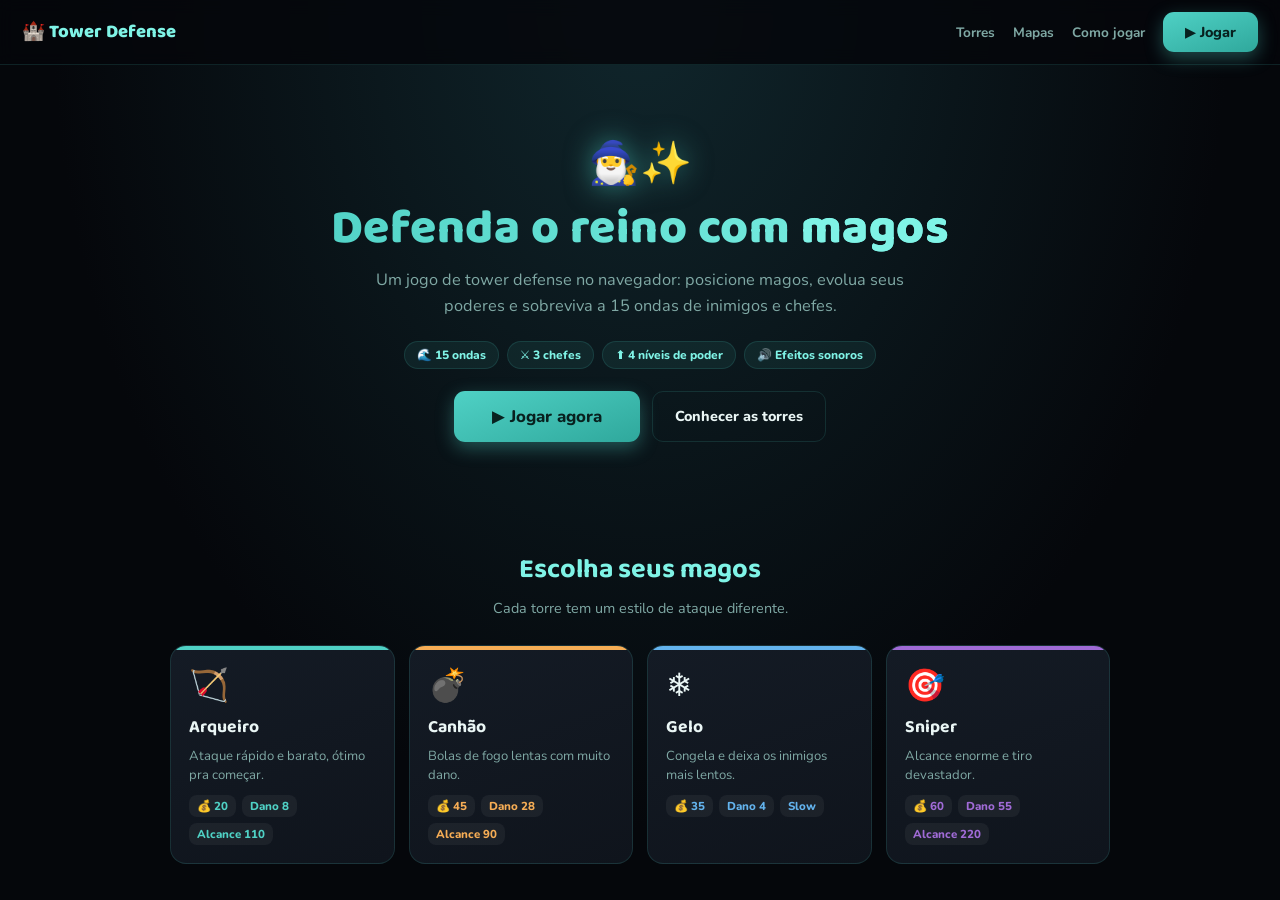
==== commit 540514ec: "salva" ====
--- a/index.html
+++ b/index.html
@@ -7,190 +7,7 @@
 <link rel="preconnect" href="https://fonts.googleapis.com">
 <link rel="preconnect" href="https://fonts.gstatic.com" crossorigin>
 <link href="https://fonts.googleapis.com/css2?family=Baloo+2:wght@500;700;800&family=Nunito:wght@400;600;700&display=swap" rel="stylesheet">
-<style>
-  :root{
-    --bg:#05070b; --bg2:#0d1218; --panel:#0f141c; --panel2:#141b25; --accent:#4fd1c5; --accent-d:#2fa89c;
-    --accent2:#7ff3e6; --accent2-d:#3fd6c4; --danger:#e8564a; --danger-d:#c0392b;
-    --text:#eaf6f5; --muted:#7fa8a4; --path:#3a4356; --grid:#0c1117;
-    --line:rgba(79,209,197,.14); --shadow:0 6px 18px rgba(0,0,0,.5);
-  }
-  *{box-sizing:border-box;}
-  html,body{height:100%;margin:0;color:var(--text);
-    background:radial-gradient(ellipse at top,var(--bg2),var(--bg) 65%);
-    font-family:'Nunito',system-ui,-apple-system,Segoe UI,Roboto,sans-serif;
-    padding-top:env(safe-area-inset-top,0px);padding-bottom:env(safe-area-inset-bottom,0px);}
-  #wrap{max-width:760px;margin:0 auto;padding:14px;}
-  h1{font-family:'Baloo 2',system-ui,sans-serif;font-size:1.55rem;font-weight:800;margin:2px 0 14px;
-    text-align:center;letter-spacing:.5px;
-    background:linear-gradient(90deg,var(--accent),var(--accent2));
-    -webkit-background-clip:text;background-clip:text;color:transparent;
-    text-shadow:0 2px 12px rgba(79,209,197,.25);}
-  #hud{display:flex;gap:8px;justify-content:center;flex-wrap:wrap;margin-bottom:12px;font-size:.9rem;font-weight:700;}
-  #hud span{background:linear-gradient(160deg,var(--panel2),var(--panel));border:1px solid var(--line);
-    padding:7px 12px;border-radius:10px;box-shadow:var(--shadow);}
-  #best{color:var(--accent2);}
-  #mapBar{display:flex;gap:8px;justify-content:center;margin-bottom:10px;flex-wrap:wrap;}
-  .mapBtn{background:linear-gradient(160deg,var(--panel2),var(--panel));border:1px solid var(--line);
-    color:var(--muted);border-radius:10px;padding:7px 14px;font-size:.82rem;font-weight:800;cursor:pointer;
-    box-shadow:var(--shadow);transition:transform .12s ease,color .12s ease,border-color .12s ease;}
-  .mapBtn:hover{transform:translateY(-2px);}
-  .mapBtn.sel{color:var(--accent2);border-color:var(--accent2);}
-  #towerBar{display:flex;gap:9px;justify-content:center;margin-bottom:12px;flex-wrap:wrap;}
-  .towerBtn{background:linear-gradient(160deg,var(--panel2),var(--panel));
-    border:1px solid var(--line);color:var(--text);position:relative;overflow:hidden;
-    border-radius:12px;padding:10px 14px 8px;font-size:.82rem;font-weight:800;cursor:pointer;text-align:center;
-    box-shadow:var(--shadow);transition:transform .12s ease,border-color .12s ease,box-shadow .12s ease;
-    min-width:78px;}
-  .towerBtn::before{content:'';position:absolute;top:0;left:0;right:0;height:4px;background:var(--tcolor,var(--accent));}
-  .towerBtn .ico{display:block;font-size:1.3rem;margin-bottom:2px;filter:drop-shadow(0 2px 3px rgba(0,0,0,.25));}
-  .towerBtn:hover{transform:translateY(-3px);box-shadow:0 10px 20px rgba(0,0,0,.3);}
-  .towerBtn.sel{border-color:var(--tcolor,var(--accent));
-    box-shadow:0 0 0 3px color-mix(in srgb, var(--tcolor,var(--accent)) 30%, transparent),var(--shadow);}
-  .towerBtn small{display:block;opacity:.7;font-weight:700;margin-top:3px;color:var(--tcolor,var(--accent2));}
-  canvas{width:100%;max-width:700px;display:block;margin:0 auto;background:var(--grid);
-    border-radius:14px;touch-action:manipulation;overflow-x:auto;box-shadow:var(--shadow);
-    border:1px solid var(--line);}
-  #msg{text-align:center;margin-top:10px;min-height:1.4em;color:var(--accent2);font-size:.9rem;font-weight:700;}
-  #gameRow{display:flex;flex-wrap:wrap;gap:16px;justify-content:center;align-items:center;}
-  #gameRow canvas{flex:1 1 480px;min-width:260px;}
-  #upgradePanel{background:linear-gradient(160deg,#1a1f2b,#0a0d13);
-    border:1px solid rgba(255,255,255,.08);border-radius:16px;
-    padding:18px 16px 16px;flex:0 0 240px;max-width:240px;text-align:center;
-    box-shadow:0 0 0 1px rgba(79,209,197,.15),0 12px 30px rgba(0,0,0,.5);position:relative;overflow:hidden;
-    margin:0;}
-  #upgradePanel::before{content:'';position:absolute;top:-40%;left:-20%;width:140%;height:140%;
-    background:radial-gradient(circle at 30% 20%,rgba(79,209,197,.10),transparent 60%);pointer-events:none;}
-  #upgradePanel.hidden{display:none;}
-  #upgradeInfo{font-size:.95rem;margin-bottom:12px;font-weight:700;color:#f2f5fb;
-    letter-spacing:.2px;position:relative;}
-  #upgradeInfo b{color:var(--accent);font-weight:800;}
-  #upgradePanel button{border:none;padding:10px 18px;
-    border-radius:10px;font-weight:800;cursor:pointer;margin:4px 5px 0;font-size:.85rem;
-    box-shadow:0 4px 10px rgba(0,0,0,.4);transition:transform .1s ease,filter .12s ease;position:relative;}
-  #upgradePanel button:not(:disabled):hover{transform:translateY(-2px);filter:brightness(1.08);}
-  #upgradePanel button:disabled{opacity:.4;cursor:not-allowed;}
-  #upgradeBtn{background:linear-gradient(160deg,var(--accent),var(--accent-d));color:#08211f;}
-  #closeUpgrade{background:rgba(255,255,255,.06)!important;color:#c7d0e0!important;
-    border:1px solid rgba(255,255,255,.12)!important;font-weight:700!important;box-shadow:none!important;}
-  #sellBtn{background:linear-gradient(160deg,var(--danger),var(--danger-d));color:#fff;}
-  .rowBtns{display:flex;justify-content:center;margin:14px auto;gap:9px;flex-wrap:wrap;align-items:center;}
-  #waveBtn,#speedBtn,#pauseBtn{background:linear-gradient(160deg,var(--accent),var(--accent-d));color:#08211f;
-    border:none;padding:10px 20px;border-radius:11px;font-weight:800;cursor:pointer;font-size:.88rem;
-    box-shadow:0 5px 14px rgba(79,209,197,.32);transition:transform .12s ease,box-shadow .12s ease;}
-  #waveBtn:hover,#speedBtn:hover,#pauseBtn:hover{transform:translateY(-2px);box-shadow:0 8px 18px rgba(79,209,197,.4);}
-  #speedBtn.active,#pauseBtn.active{background:linear-gradient(160deg,var(--accent2),var(--accent2-d));
-    box-shadow:0 5px 14px rgba(246,173,85,.38);}
-  #muteBtn{background:linear-gradient(160deg,var(--panel2),var(--panel));color:var(--text);
-    border:1px solid var(--line);padding:10px 16px;border-radius:11px;font-weight:800;cursor:pointer;
-    font-size:.88rem;box-shadow:var(--shadow);transition:transform .12s ease,box-shadow .12s ease;}
-  #muteBtn:hover{transform:translateY(-2px);}
-  #muteBtn.muted{opacity:.55;}
-  #autoWrap{display:flex;align-items:center;gap:7px;font-size:.85rem;font-weight:700;
-    background:linear-gradient(160deg,var(--panel2),var(--panel));border:1px solid var(--line);
-    padding:9px 14px;border-radius:11px;box-shadow:var(--shadow);}
-  #autoWave{accent-color:var(--accent);width:15px;height:15px;}
-  #overlay{position:fixed;inset:0;background:rgba(8,10,16,.78);backdrop-filter:blur(2px);display:flex;align-items:center;
-    justify-content:center;flex-direction:column;color:#fff;text-align:center;padding:20px;box-sizing:border-box;z-index:5;}
-  #overlay.hidden{display:none;}
-  #overlay > div{background:linear-gradient(160deg,var(--panel2),var(--panel));border:1px solid var(--line);
-    border-radius:16px;padding:26px 30px;box-shadow:0 20px 50px rgba(0,0,0,.5);}
-  #overTitle{font-family:'Baloo 2',sans-serif;font-size:1.6rem;margin:0 0 8px;}
-  #restartBtn{font-family:inherit;}
-  #waveBanner{position:fixed;top:20%;left:50%;transform:translate(-50%,-50%);
-    font-family:'Baloo 2',sans-serif;
-    font-size:1.7rem;font-weight:700;color:var(--accent2);text-shadow:0 2px 10px rgba(0,0,0,.6);
-    pointer-events:none;opacity:0;transition:opacity .4s,transform .4s;z-index:4;}
-  #waveBanner.show{opacity:1;transform:translate(-50%,-50%) scale(1.05);}
-  #startScreen{position:fixed;inset:0;background:rgba(5,7,11,.93);backdrop-filter:blur(3px);
-    display:flex;align-items:center;justify-content:center;z-index:20;padding:20px;box-sizing:border-box;
-    overflow:hidden;}
-  #startScreen.hidden{display:none;}
-  #startParticles{position:absolute;inset:0;pointer-events:none;overflow:hidden;}
-  #startParticles span{position:absolute;bottom:-20px;font-size:1.1rem;opacity:.35;
-    animation:floatUp linear infinite;filter:drop-shadow(0 0 6px rgba(79,209,197,.4));}
-  @keyframes floatUp{
-    0%{transform:translateY(0) translateX(0) rotate(0deg);opacity:0;}
-    10%{opacity:.5;}
-    90%{opacity:.4;}
-    100%{transform:translateY(-620px) translateX(var(--drift,20px)) rotate(360deg);opacity:0;}
-  }
-  #startScreen .card{background:linear-gradient(160deg,var(--panel2),var(--panel));border:1px solid var(--line);
-    border-radius:20px;padding:34px 28px 26px;max-width:420px;text-align:center;
-    box-shadow:0 0 0 1px rgba(79,209,197,.15),0 20px 60px rgba(0,0,0,.6);position:relative;overflow:hidden;
-    z-index:1;animation:cardIn .5s ease;}
-  @keyframes cardIn{from{opacity:0;transform:translateY(14px) scale(.97);}to{opacity:1;transform:none;}}
-  #startScreen .card::before{content:'';position:absolute;top:-40%;left:-20%;width:140%;height:140%;
-    background:radial-gradient(circle at 30% 20%,rgba(79,209,197,.12),transparent 60%);pointer-events:none;}
-  #startWizard{font-size:2.6rem;display:inline-block;margin-bottom:6px;position:relative;
-    filter:drop-shadow(0 0 14px rgba(79,209,197,.55));animation:wizardFloat 3s ease-in-out infinite;}
-  @keyframes wizardFloat{0%,100%{transform:translateY(0) rotate(-2deg);}50%{transform:translateY(-8px) rotate(2deg);}}
-  #startScreen h1{font-family:'Baloo 2',sans-serif;font-size:1.9rem;margin:0 0 12px;letter-spacing:.5px;
-    background:linear-gradient(90deg,var(--accent),var(--accent2));-webkit-background-clip:text;
-    background-clip:text;color:transparent;text-shadow:0 2px 12px rgba(79,209,197,.25);position:relative;}
-  #startScreen p{color:var(--muted);font-size:.88rem;line-height:1.55;margin:0 0 18px;position:relative;}
-  #startLegend{display:flex;gap:8px;justify-content:center;flex-wrap:wrap;margin-bottom:14px;position:relative;}
-  #startLegend span{background:rgba(255,255,255,.04);border:1px solid var(--line);border-left:3px solid var(--lc,var(--accent));
-    border-radius:8px;padding:6px 10px;font-size:.78rem;font-weight:700;color:var(--text);}
-  #startMaps{display:flex;gap:10px;justify-content:center;margin-bottom:22px;position:relative;flex-wrap:wrap;}
-  #startMaps .mprev{background:rgba(255,255,255,.03);border:1px solid var(--line);border-radius:10px;
-    padding:8px 14px;font-weight:700;color:var(--muted);display:flex;flex-direction:column;
-    align-items:center;gap:1px;min-width:90px;}
-  #startMaps .mprev .micon{font-size:1.3rem;}
-  #startMaps .mprev b{font-size:.82rem;color:var(--text);}
-  #startMaps .mprev small{font-size:.68rem;opacity:.8;}
-  #startBtn{background:linear-gradient(160deg,var(--accent),var(--accent-d));color:#08211f;border:none;
-    padding:13px 34px;border-radius:12px;font-weight:800;font-size:1rem;cursor:pointer;position:relative;
-    box-shadow:0 8px 20px rgba(79,209,197,.4);transition:transform .12s ease,box-shadow .12s ease;}
-  #startBtn:hover{transform:translateY(-2px);box-shadow:0 10px 24px rgba(79,209,197,.5);}
-
-  /* ===== Landing page (tela inicial estilo site) ===== */
-  #startScreen{display:block;overflow-y:auto;overflow-x:hidden;padding:0;scroll-behavior:smooth;
-    background:radial-gradient(ellipse at 50% 0%,#10262c,#05070b 65%);backdrop-filter:none;}
-  #startScreen #startParticles{position:fixed;}
-  .lp-nav{position:sticky;top:0;z-index:3;display:flex;align-items:center;justify-content:space-between;gap:12px;
-    padding:12px 22px;background:rgba(5,7,11,.85);backdrop-filter:blur(8px);border-bottom:1px solid var(--line);}
-  .lp-logo{font-family:'Baloo 2',sans-serif;font-weight:800;font-size:1.15rem;color:var(--accent2);}
-  .lp-links{display:flex;gap:18px;align-items:center;}
-  .lp-links a{color:var(--muted);text-decoration:none;font-weight:700;font-size:.85rem;}
-  .lp-links a:hover{color:var(--accent2);}
-  .lp-cta{background:linear-gradient(160deg,var(--accent),var(--accent-d));color:#08211f;border:none;padding:10px 22px;
-    border-radius:11px;font-weight:800;font-size:.9rem;cursor:pointer;box-shadow:0 6px 18px rgba(79,209,197,.35);font-family:inherit;}
-  .lp-cta.ghost{background:transparent;color:var(--text);border:1px solid var(--line);box-shadow:none;}
-  .lp-hero{position:relative;z-index:1;text-align:center;padding:70px 20px 60px;max-width:760px;margin:0 auto;}
-  #startScreen .lp-hero h1{font-size:3rem;line-height:1.05;margin:6px 0 14px;}
-  #startScreen .lp-hero p{font-size:1.02rem;max-width:560px;margin:0 auto 22px;}
-  .lp-badges{display:flex;gap:8px;justify-content:center;flex-wrap:wrap;margin-bottom:22px;}
-  .lp-badges span{background:rgba(79,209,197,.08);border:1px solid var(--line);color:var(--accent2);
-    border-radius:20px;padding:5px 12px;font-size:.75rem;font-weight:800;}
-  .lp-btns{display:flex;gap:12px;justify-content:center;flex-wrap:wrap;margin-top:8px;}
-  .lp-sec{position:relative;z-index:1;max-width:980px;margin:0 auto;padding:46px 20px;}
-  .lp-sec h2{font-family:'Baloo 2',sans-serif;font-size:1.7rem;margin:0 0 6px;text-align:center;color:var(--accent2);}
-  #startScreen .lp-sec .sub{text-align:center;color:var(--muted);font-size:.9rem;margin:0 0 26px;}
-  .lp-grid{display:grid;grid-template-columns:repeat(auto-fit,minmax(200px,1fr));gap:14px;}
-  .lp-card{background:linear-gradient(160deg,var(--panel2),var(--panel));border:1px solid var(--line);
-    border-radius:16px;padding:18px;position:relative;overflow:hidden;transition:transform .15s ease;}
-  .lp-card:hover{transform:translateY(-4px);}
-  .lp-card::before{content:'';position:absolute;top:0;left:0;right:0;height:4px;background:var(--c,var(--accent));}
-  .lp-card .big{font-size:2rem;display:block;margin-bottom:6px;}
-  .lp-card h3{margin:0 0 6px;font-family:'Baloo 2',sans-serif;font-size:1.1rem;}
-  #startScreen .lp-card p{margin:0 0 10px;color:var(--muted);font-size:.82rem;line-height:1.45;}
-  .lp-stats{display:flex;gap:6px;flex-wrap:wrap;}
-  .lp-stats span{background:rgba(255,255,255,.05);border-radius:8px;padding:3px 8px;font-size:.72rem;font-weight:800;color:var(--c,var(--accent2));}
-  .lp-maps{display:flex;gap:14px;max-width:560px;margin:0 auto;}
-  .mapCard{flex:1;background:rgba(255,255,255,.03);border:2px solid var(--line);border-radius:14px;
-    padding:22px 14px;cursor:pointer;text-align:center;transition:transform .12s ease,border-color .12s ease,background .12s ease;}
-  .mapCard:hover{transform:translateY(-3px);}
-  .mapCard.sel{border-color:var(--accent2);background:rgba(79,209,197,.08);}
-  .mapCard .mIco{font-size:2.4rem;display:block;margin-bottom:4px;}
-  .mapCard .mName{font-weight:800;}
-  .mapCard small{display:block;color:var(--muted);font-size:.75rem;margin-top:4px;}
-  .lp-step{text-align:center;}
-  .lp-step b{display:inline-flex;width:38px;height:38px;border-radius:50%;align-items:center;justify-content:center;
-    background:linear-gradient(160deg,var(--accent),var(--accent-d));color:#08211f;font-weight:800;margin-bottom:8px;}
-  .lp-foot{position:relative;z-index:1;text-align:center;padding:30px 20px 40px;color:var(--muted);font-size:.8rem;
-    border-top:1px solid var(--line);}
-  @media (max-width:600px){.lp-links a{display:none;}#startScreen .lp-hero h1{font-size:2.2rem;}}
-</style>
+<link rel="stylesheet" href="style.css">
 </head>
 <body>
 <div id="wrap">
@@ -224,6 +41,7 @@
   </div>
   <div id="msg">Escolha uma torre e clique no grid (fora do caminho) para construir.</div>
 </div>
+
 <div id="startScreen">
   <div id="startParticles"></div>
   <nav class="lp-nav">
@@ -270,1027 +88,16 @@
   </section>
   <footer class="lp-foot">🏰 Tower Defense · feito com HTML, CSS e JavaScript</footer>
 </div>
+
 <div id="waveBanner"></div>
 <div id="overlay" class="hidden">
   <div>
     <h2 id="overTitle"></h2>
     <p id="overSub" style="opacity:.8;font-size:.9rem;"></p>
-    <button id="restartBtn" style="padding:11px 22px;border-radius:10px;border:none;
-      background:linear-gradient(160deg,#4fd1c5,#2fa89c);color:#08211f;font-weight:800;font-size:.95rem;
-      cursor:pointer;box-shadow:0 6px 16px rgba(79,209,197,.35);">🔁 Jogar de novo</button>
+    <button id="restartBtn" style="padding:11px 22px;border-radius:10px;border:none;background:linear-gradient(160deg,#4fd1c5,#2fa89c);color:#08211f;font-weight:800;font-size:.95rem;cursor:pointer;box-shadow:0 6px 16px rgba(79,209,197,.35);">🔁 Jogar de novo</button>
   </div>
 </div>
-<script>
-const CELL=40, COLS=16, ROWS=12;
-const canvas=document.getElementById('game'), ctx=canvas.getContext('2d');
-const WIN_WAVE=15;
 
-// maps: each has its own path layout and visual theme
-const maps={
-  forest:{
-    name:'Floresta',
-    path:[[0,5],[1,5],[2,5],[3,5],[4,5],[4,2],[5,2],[6,2],[7,2],[7,8],[8,8],[9,8],[10,8],[10,4],[11,4],[12,4],[13,4],[14,4],[15,4],[15,6]],
-    theme:'forest'
-  },
-  ice:{
-    name:'Gelo',
-    path:[[0,2],[1,2],[2,2],[3,2],[3,9],[4,9],[5,9],[6,9],[6,2],[7,2],[8,2],[9,2],[9,9],[10,9],[11,9],[12,9],[12,2],[13,2],[14,2],[15,2],[15,6]],
-    theme:'ice'
-  }
-};
-const mapThemes={
-  forest:{
-    bgTop:'#16261e',bgBottom:'#0a1610',tileA:'#182c22',tileB:'#0f2018',
-    pathShadow:'rgba(0,0,0,.25)',pathBase:'#5f5546',pathGradTop:'#a08e6c',pathGradBottom:'#8a7a5c',
-    speckle:'rgba(255,255,255,.06)',deco:'forest',frameEdge:'#8a7a5c'
-  },
-  ice:{
-    bgTop:'#1c2f45',bgBottom:'#0a1420',tileA:'#233c56',tileB:'#152438',
-    pathShadow:'rgba(0,10,30,.35)',pathBase:'#7fa9c9',pathGradTop:'#eaf7ff',pathGradBottom:'#a9d4ec',
-    speckle:'rgba(255,255,255,.14)',deco:'ice',frameEdge:'#9fc9e6'
-  }
-};
-// path in grid coords (mutated in place by applyMap so other consts stay valid)
-const pathCells=[];
-const pathSet=new Set();
-function centerOf(c,r){return {x:c*CELL+CELL/2,y:r*CELL+CELL/2};}
-const waypoints=[];
-let currentMapKey='forest';
-function applyMap(key){
-  currentMapKey=key;
-  const m=maps[key];
-  pathCells.length=0; m.path.forEach(p=>pathCells.push(p));
-  pathSet.clear(); pathCells.forEach(p=>pathSet.add(p[0]+','+p[1]));
-  waypoints.length=0; pathCells.forEach(([c,r])=>waypoints.push(centerOf(c,r)));
-  towers.length=0;
-  document.querySelectorAll('.mapBtn').forEach(b=>b.classList.toggle('sel',b.dataset.map===key));
-}
-
-const towerTypes={
-  arrow:{name:'Arqueiro',cost:20,range:110,dmg:8,rate:35,color:'#4fd1c5'},
-  cannon:{name:'Canhão',cost:45,range:90,dmg:28,rate:75,color:'#f6ad55'},
-  frost:{name:'Gelo',cost:35,range:100,dmg:4,rate:45,color:'#63b3ed',slow:true},
-  sniper:{name:'Sniper',cost:60,range:220,dmg:55,rate:110,color:'#a06bd6',pierce:false}
-};
-
-let gold=100, lives=10, wave=0, selectedType='arrow', running=false, gameOver=false;
-let towers=[], enemies=[], projectiles=[], frame=0, waveActive=false, spawnQueue=[];
-let speed=1, paused=false, bestWave=0, autoWave=false, autoTimer=0;
-let particles=[], floaters=[];
-
-// ---------- Áudio (sintetizado, sem arquivos externos) ----------
-let audioCtx=null, soundOn=true;
-function ensureAudio(){
-  if(!soundOn) return null;
-  if(!audioCtx){
-    try{ audioCtx=new (window.AudioContext||window.webkitAudioContext)(); }catch(e){ return null; }
-  }
-  if(audioCtx.state==='suspended') audioCtx.resume();
-  return audioCtx;
-}
-function tone(freq,dur,{type='sine',vol=0.16,freqEnd=null,delay=0}={}){
-  const ac=ensureAudio(); if(!ac) return;
-  const t0=ac.currentTime+delay;
-  const osc=ac.createOscillator(), gain=ac.createGain();
-  osc.type=type;
-  osc.frequency.setValueAtTime(freq,t0);
-  if(freqEnd) osc.frequency.exponentialRampToValueAtTime(Math.max(freqEnd,1),t0+dur);
-  gain.gain.setValueAtTime(0.0001,t0);
-  gain.gain.linearRampToValueAtTime(vol,t0+0.008);
-  gain.gain.exponentialRampToValueAtTime(0.0001,t0+dur);
-  osc.connect(gain).connect(ac.destination);
-  osc.start(t0); osc.stop(t0+dur+0.02);
-}
-function noiseBurst(dur,{vol=0.2,delay=0}={}){
-  const ac=ensureAudio(); if(!ac) return;
-  const t0=ac.currentTime+delay;
-  const bufferSize=Math.max(1,Math.floor(ac.sampleRate*dur));
-  const buffer=ac.createBuffer(1,bufferSize,ac.sampleRate);
-  const data=buffer.getChannelData(0);
-  for(let i=0;i<bufferSize;i++) data[i]=(Math.random()*2-1)*(1-i/bufferSize);
-  const src=ac.createBufferSource(); src.buffer=buffer;
-  const gain=ac.createGain(); gain.gain.setValueAtTime(vol,t0);
-  gain.gain.exponentialRampToValueAtTime(0.001,t0+dur);
-  src.connect(gain).connect(ac.destination);
-  src.start(t0);
-}
-const sfx={
-  build:()=>tone(520,0.12,{type:'triangle',vol:0.15,freqEnd:700}),
-  denied:()=>tone(160,0.18,{type:'sawtooth',vol:0.14,freqEnd:90}),
-  sell:()=>{tone(700,0.08,{type:'square',vol:0.12}); tone(950,0.1,{type:'square',vol:0.1,delay:0.06});},
-  upgrade:()=>{tone(500,0.1,{type:'triangle',vol:0.15,freqEnd:900}); tone(900,0.14,{type:'triangle',vol:0.12,delay:0.08,freqEnd:1300});},
-  click:()=>tone(300,0.05,{type:'square',vol:0.08}),
-  shoot(key){
-    if(key==='cannon'){ noiseBurst(0.18,{vol:0.22}); tone(90,0.16,{type:'sine',vol:0.18,freqEnd:40}); }
-    else if(key==='frost'){ tone(1400,0.09,{type:'sine',vol:0.1,freqEnd:2000}); }
-    else if(key==='sniper'){ tone(1800,0.05,{type:'sawtooth',vol:0.13,freqEnd:600}); noiseBurst(0.04,{vol:0.1}); }
-    else{ tone(900,0.05,{type:'square',vol:0.07,freqEnd:1200}); }
-  },
-  enemyDeath(boss){
-    if(boss){ tone(220,0.35,{type:'sawtooth',vol:0.18,freqEnd:40}); noiseBurst(0.3,{vol:0.15}); }
-    else{ tone(400,0.1,{type:'square',vol:0.09,freqEnd:120}); }
-  },
-  leak:()=>{ tone(180,0.22,{type:'sawtooth',vol:0.16,freqEnd:60}); },
-  waveStart(boss){
-    if(boss){ [440,554,659,880].forEach((f,i)=>tone(f,0.22,{type:'sawtooth',vol:0.14,delay:i*0.1})); }
-    else{ tone(500,0.09,{type:'triangle',vol:0.13,freqEnd:750}); tone(750,0.12,{type:'triangle',vol:0.12,delay:0.09}); }
-  },
-  waveClear:()=>{ [523,659,784,1047].forEach((f,i)=>tone(f,0.16,{type:'triangle',vol:0.12,delay:i*0.07})); },
-  win:()=>{ [523,659,784,1047,1318].forEach((f,i)=>tone(f,0.3,{type:'triangle',vol:0.16,delay:i*0.13})); },
-  lose:()=>{ [400,340,260,180].forEach((f,i)=>tone(f,0.32,{type:'sawtooth',vol:0.15,delay:i*0.16})); }
-};
-
-let impactRings=[];
-function burst(x,y,color,n){
-  for(let i=0;i<n;i++){
-    const a=Math.random()*Math.PI*2, sp=1+Math.random()*2.5;
-    particles.push({x,y,vx:Math.cos(a)*sp,vy:Math.sin(a)*sp-1,life:22+Math.random()*10,maxLife:32,color});
-  }
-}
-function ringBurst(x,y,color,startR=3,speed=2.4,life=16){
-  impactRings.push({x,y,color,r:startR,speed,life,maxLife:life});
-}
-function floatText(x,y,text,color){
-  floaters.push({x,y,text,color,life:38,maxLife:38});
-}
-function updateFx(){
-  for(let i=particles.length-1;i>=0;i--){
-    const p=particles[i];
-    p.x+=p.vx;p.y+=p.vy;p.vy+=0.12;p.life--;
-    if(p.life<=0) particles.splice(i,1);
-  }
-  for(let i=floaters.length-1;i>=0;i--){
-    const f=floaters[i];
-    f.y-=0.6;f.life--;
-    if(f.life<=0) floaters.splice(i,1);
-  }
-  for(let i=impactRings.length-1;i>=0;i--){
-    const r=impactRings[i];
-    r.r+=r.speed;r.life--;
-    if(r.life<=0) impactRings.splice(i,1);
-  }
-}
-function drawFx(){
-  impactRings.forEach(r=>{
-    ctx.globalAlpha=Math.max(r.life/r.maxLife,0)*0.8;
-    ctx.beginPath();ctx.arc(r.x,r.y,r.r,0,7);
-    ctx.strokeStyle=r.color;ctx.lineWidth=2;ctx.stroke();
-  });
-  ctx.globalAlpha=1;
-  particles.forEach(p=>{
-    ctx.globalAlpha=Math.max(p.life/p.maxLife,0);
-    ctx.beginPath();ctx.arc(p.x,p.y,2.2,0,7);
-    ctx.fillStyle=p.color;ctx.fill();
-  });
-  ctx.globalAlpha=1;
-  floaters.forEach(f=>{
-    ctx.globalAlpha=Math.max(f.life/f.maxLife,0);
-    ctx.font='bold 13px Nunito, system-ui';ctx.textAlign='center';
-    ctx.fillStyle=f.color;ctx.fillText(f.text,f.x,f.y);
-  });
-  ctx.globalAlpha=1;ctx.textAlign='left';
-}
-
-const towerIcons={arrow:'🏹',cannon:'💣',frost:'❄️',sniper:'🎯'};
-const towerBar=document.getElementById('towerBar');
-Object.entries(towerTypes).forEach(([key,t])=>{
-  const b=document.createElement('div');
-  b.className='towerBtn'+(key==='arrow'?' sel':'');
-  b.dataset.key=key;
-  b.style.setProperty('--tcolor',t.color);
-  b.innerHTML='<span class="ico">'+towerIcons[key]+'</span>'+t.name+'<small>💰'+t.cost+'</small>';
-  b.onclick=()=>{selectedType=key;document.querySelectorAll('.towerBtn').forEach(x=>x.classList.remove('sel'));b.classList.add('sel');};
-  towerBar.appendChild(b);
-});
-
-function isPath(c,r){return pathSet.has(c+','+r);}
-
-let selectedTower=null;
-canvas.addEventListener('click',e=>{
-  if(gameOver||paused) return;
-  const rect=canvas.getBoundingClientRect();
-  const scaleX=canvas.width/rect.width, scaleY=canvas.height/rect.height;
-  const x=(e.clientX-rect.left)*scaleX, y=(e.clientY-rect.top)*scaleY;
-  const c=Math.floor(x/CELL), r=Math.floor(y/CELL);
-  if(c<0||c>=COLS||r<0||r>=ROWS) return;
-  if(isPath(c,r)){setMsg('Não pode construir no caminho!');sfx.denied();return;}
-  const existing=towers.find(t=>t.c===c&&t.r===r);
-  if(existing){showUpgradePanel(existing);sfx.click();return;}
-  hideUpgradePanel();
-  const type=towerTypes[selectedType];
-  if(gold<type.cost){setMsg('Ouro insuficiente!');sfx.denied();return;}
-  gold-=type.cost;
-  const pos=centerOf(c,r);
-  towers.push({c,r,x:pos.x,y:pos.y,key:selectedType,...type,cooldown:0,cast:0,level:1,
-    baseDmg:type.dmg,baseRange:type.range,baseRate:type.rate,spent:type.cost});
-  updateHud();
-  setMsg('Torre construída!');
-  sfx.build();
-});
-
-function upgradeCost(t){return Math.round(t.cost*0.85*t.level);}
-function showUpgradePanel(t){
-  selectedTower=t;
-  const panel=document.getElementById('upgradePanel');
-  panel.classList.remove('hidden');
-  const maxed=t.level>=4;
-  document.getElementById('upgradeInfo').innerHTML=
-    `${t.name} — Nível <b>${t.level}</b>${maxed?' (máx)':''} &nbsp;|&nbsp; Dano <b>${Math.round(t.dmg)}</b> &nbsp;|&nbsp; Alcance <b>${Math.round(t.range)}</b>`;
-  const btn=document.getElementById('upgradeBtn');
-  const cost=upgradeCost(t);
-  btn.textContent=maxed?'Nível Máximo':`Melhorar (💰${cost})`;
-  btn.disabled=maxed||gold<cost;
-  document.getElementById('sellBtn').textContent=`Vender (+💰${Math.round(t.spent*0.5)})`;
-}
-function hideUpgradePanel(){selectedTower=null;document.getElementById('upgradePanel').classList.add('hidden');}
-document.getElementById('closeUpgrade').onclick=hideUpgradePanel;
-document.getElementById('upgradeBtn').onclick=()=>{
-  if(!selectedTower||selectedTower.level>=4) return;
-  const cost=upgradeCost(selectedTower);
-  if(gold<cost) return;
-  gold-=cost;
-  selectedTower.spent+=cost;
-  selectedTower.level++;
-  selectedTower.dmg=Math.round(selectedTower.baseDmg*(1+0.5*(selectedTower.level-1)));
-  selectedTower.range=Math.round(selectedTower.baseRange+10*(selectedTower.level-1));
-  selectedTower.rate=Math.max(12,Math.round(selectedTower.baseRate*Math.pow(0.88,selectedTower.level-1)));
-  updateHud();
-  showUpgradePanel(selectedTower);
-  setMsg(selectedTower.name+' evoluiu para nível '+selectedTower.level+'!');
-  sfx.upgrade();
-};
-document.getElementById('sellBtn').onclick=()=>{
-  if(!selectedTower) return;
-  gold+=Math.round(selectedTower.spent*0.5);
-  towers=towers.filter(t=>t!==selectedTower);
-  hideUpgradePanel();
-  updateHud();
-  setMsg('Torre vendida.');
-  sfx.sell();
-};
-
-function setMsg(m){document.getElementById('msg').textContent=m;}
-function updateHud(){
-  document.getElementById('gold').textContent=gold;
-  document.getElementById('lives').textContent=lives;
-  document.getElementById('wave').textContent=wave;
-  document.getElementById('best').textContent=bestWave;
-  if(selectedTower) showUpgradePanel(selectedTower);
-}
-
-document.getElementById('speedBtn').onclick=()=>{
-  speed=speed===1?2:1;
-  const b=document.getElementById('speedBtn');
-  b.textContent=(speed===1?'▶ 1x':'⏩ 2x');
-  b.classList.toggle('active',speed===2);
-  sfx.click();
-};
-document.getElementById('pauseBtn').onclick=()=>{
-  paused=!paused;
-  const b=document.getElementById('pauseBtn');
-  b.textContent=paused?'▶ Continuar':'⏸ Pausar';
-  b.classList.toggle('active',paused);
-  sfx.click();
-};
-document.getElementById('autoWave').onchange=e=>{autoWave=e.target.checked;sfx.click();};
-document.querySelectorAll('.mapBtn').forEach(b=>{
-  b.onclick=()=>{
-    if(b.dataset.map===currentMapKey) return;
-    if(wave>0){setMsg('Reinicie o jogo (🔁) para trocar de mapa.');sfx.denied();return;}
-    applyMap(b.dataset.map);
-    gold=100; hideUpgradePanel(); updateHud();
-    setMsg('Mapa alterado para '+maps[b.dataset.map].name+'!');
-    sfx.click();
-  };
-});
-document.getElementById('muteBtn').onclick=()=>{
-  soundOn=!soundOn;
-  const b=document.getElementById('muteBtn');
-  b.textContent=soundOn?'🔊 Som':'🔇 Mudo';
-  b.classList.toggle('muted',!soundOn);
-  if(soundOn) sfx.click();
-};
-
-function showBanner(text){
-  const b=document.getElementById('waveBanner');
-  b.textContent=text; b.classList.add('show');
-  clearTimeout(showBanner._t);
-  showBanner._t=setTimeout(()=>b.classList.remove('show'),1400);
-}
-
-const enemyPalette=['#8b3a3a','#3a5f8b','#4a7a3a','#7a4a8b','#a87a2f'];
-function startWave(){
-  if(waveActive||gameOver||wave>=WIN_WAVE) return;
-  wave++;
-  const count=5+wave*2;
-  const isBoss=wave%5===0;
-  spawnQueue=[];
-  const tunic=enemyPalette[(wave-1)%enemyPalette.length];
-  for(let i=0;i<count;i++){
-    const fast=!isBoss&&wave>2&&i%4===0;
-    spawnQueue.push({
-      hp:30+wave*12,maxHp:30+wave*12,speed:(fast?1.7:1)+wave*0.04,delay:i*30,tunic,fast
-    });
-  }
-  if(isBoss){
-    spawnQueue.push({hp:400+wave*60,maxHp:400+wave*60,speed:0.7,delay:count*30+40,tunic:'#c0392b',boss:true});
-  }
-  waveActive=true;
-  showBanner(isBoss?'⚔️ Onda de Chefe '+wave+'!':'🌊 Onda '+wave);
-  updateHud();
-  sfx.waveStart(isBoss);
-}
-document.getElementById('waveBtn').onclick=startWave;
-
-function spawnEnemy(base){
-  enemies.push({x:waypoints[0].x,y:waypoints[0].y,wp:1,hp:base.hp,maxHp:base.maxHp,speed:base.speed,
-    slowT:0,tunic:base.tunic,seed:Math.random()*10,fast:!!base.fast,boss:!!base.boss});
-}
-
-function tick(){
-  frame++;
-  if(waveActive && spawnQueue.length){
-    if(spawnQueue[0].delay<=0){spawnEnemy(spawnQueue.shift());}
-    else spawnQueue.forEach(s=>s.delay--);
-  }
-  for(let i=enemies.length-1;i>=0;i--){
-    const en=enemies[i];
-    let spd=en.speed*(en.slowT>0?0.5:1);
-    if(en.slowT>0) en.slowT--;
-    const target=waypoints[en.wp];
-    if(!target){
-      lives--; enemies.splice(i,1); updateHud();
-      sfx.leak();
-      if(lives<=0){endGame(false);return;}
-      continue;
-    }
-    const dx=target.x-en.x, dy=target.y-en.y, dist=Math.hypot(dx,dy);
-    if(dist<spd){en.wp++;}
-    else{en.x+=dx/dist*spd; en.y+=dy/dist*spd;}
-    if(en.hp<=0){
-      const g=(en.boss?40:5)+wave;
-      gold+=g; enemies.splice(i,1); updateHud();
-      burst(en.x,en.y,en.boss?'#ffd700':'#e8564a',en.boss?18:8);
-      floatText(en.x,en.y-16,'+'+g,'#f6ad55');
-      sfx.enemyDeath(en.boss);
-    }
-  }
-  updateFx();
-  towers.forEach(t=>{
-    if(t.cast>0) t.cast--;
-    if(t.cooldown>0){t.cooldown--;return;}
-    let target=null,best=Infinity;
-    enemies.forEach(en=>{
-      const d=Math.hypot(en.x-t.x,en.y-t.y);
-      if(d<=t.range && d<best){best=d;target=en;}
-    });
-    if(target){
-      projectiles.push({x:t.x,y:t.y-18,target,dmg:t.dmg,color:t.color,slow:t.slow,key:t.key,trail:[]});
-      t.cooldown=t.rate;
-      t.cast=14;
-      burst(t.x,t.y-18,t.color,t.key==='cannon'?9:6);
-      ringBurst(t.x,t.y-18,t.color,3,2,14);
-      sfx.shoot(t.key);
-    }
-  });
-  for(let i=projectiles.length-1;i>=0;i--){
-    const p=projectiles[i];
-    if(!enemies.includes(p.target)){projectiles.splice(i,1);continue;}
-    const dx=p.target.x-p.x, dy=p.target.y-p.y, dist=Math.hypot(dx,dy);
-    if(dist<8){
-      p.target.hp-=p.dmg;
-      if(p.slow) p.target.slowT=60;
-      const n=p.key==='cannon'?16:(p.key==='sniper'?10:7);
-      burst(p.x,p.y,p.color,n);
-      ringBurst(p.x,p.y,p.color,4,p.key==='cannon'?3.2:2.2,p.key==='cannon'?20:14);
-      if(p.key==='frost') burst(p.x,p.y,'#eaf7ff',5);
-      projectiles.splice(i,1);
-    }else{
-      const spd=p.key==='sniper'?18:6;
-      p.x+=dx/dist*spd; p.y+=dy/dist*spd;
-    }
-  }
-  if(waveActive && !spawnQueue.length && !enemies.length){
-    waveActive=false; gold+=20; updateHud();
-    if(wave>bestWave){bestWave=wave;updateHud();}
-    if(wave>=WIN_WAVE){endGame(true);return;}
-    setMsg('Onda '+wave+' concluída! +20 ouro bônus.');
-    sfx.waveClear();
-    if(autoWave){autoTimer=90;}
-  }
-  if(autoWave && !waveActive && autoTimer>0){
-    autoTimer--;
-    if(autoTimer<=0) startWave();
-  }
-}
-function update(){
-  if(paused||gameOver) return;
-  tick();
-  if(speed===2) tick();
-}
-
-let ambient=[];
-function seedAmbient(){
-  ambient=[];
-  const n=24;
-  for(let i=0;i<n;i++){
-    ambient.push({x:Math.random()*canvas.width,y:Math.random()*canvas.height,
-      vy:0.3+Math.random()*0.5,vx:(Math.random()-0.5)*0.4,drift:Math.random()*Math.PI*2,size:2+Math.random()*2});
-  }
-}
-function updateAmbient(){
-  const ice=mapThemes[maps[currentMapKey].theme].deco==='ice';
-  ambient.forEach(a=>{
-    a.drift+=0.02;
-    a.y+=a.vy*(ice?1:0.7);
-    a.x+=a.vx+Math.sin(a.drift)*(ice?0.3:0.6);
-    if(a.y>canvas.height+10){a.y=-10;a.x=Math.random()*canvas.width;}
-    if(a.x<-10)a.x=canvas.width+10; if(a.x>canvas.width+10)a.x=-10;
-  });
-}
-function drawAmbient(){
-  const ice=mapThemes[maps[currentMapKey].theme].deco==='ice';
-  ambient.forEach(a=>{
-    if(ice){
-      ctx.beginPath();ctx.arc(a.x,a.y,a.size*0.7,0,7);
-      ctx.fillStyle='rgba(255,255,255,.75)';ctx.shadowColor='#fff';ctx.shadowBlur=4;ctx.fill();ctx.shadowBlur=0;
-    }else{
-      ctx.save();ctx.translate(a.x,a.y);ctx.rotate(a.drift);
-      ctx.beginPath();ctx.ellipse(0,0,a.size,a.size*0.5,0,0,7);
-      ctx.fillStyle='rgba(120,200,120,.55)';ctx.fill();
-      ctx.restore();
-    }
-  });
-}
-function drawSkyGlow(){
-  const ice=mapThemes[maps[currentMapKey].theme].deco==='ice';
-  const gx=canvas.width*0.85, gy=canvas.height*0.14;
-  const g=ctx.createRadialGradient(gx,gy,2,gx,gy,60);
-  g.addColorStop(0,ice?'rgba(210,235,255,.4)':'rgba(255,230,160,.35)');
-  g.addColorStop(1,'rgba(0,0,0,0)');
-  ctx.beginPath();ctx.arc(gx,gy,60,0,7);ctx.fillStyle=g;ctx.fill();
-  ctx.beginPath();ctx.arc(gx,gy,ice?10:12,0,7);
-  ctx.fillStyle=ice?'#eaf6ff':'#ffe9b8';ctx.shadowColor=ice?'#cfeaff':'#ffdb8a';ctx.shadowBlur=16;ctx.fill();ctx.shadowBlur=0;
-}
-seedAmbient();
-function draw(){
-  ctx.clearRect(0,0,canvas.width,canvas.height);
-  drawMap();
-  drawMapExtras();
-  drawSkyGlow();
-  updateAmbient();
-  drawAmbient();
-  towers.forEach(t=>drawWizard(t));
-  enemies.forEach(en=>drawEnemy(en));
-  projectiles.forEach(p=>drawProjectile(p));
-  drawFx();
-  const vg=ctx.createRadialGradient(canvas.width/2,canvas.height/2,canvas.height*0.35,
-    canvas.width/2,canvas.height/2,canvas.height*0.75);
-  vg.addColorStop(0,'rgba(0,0,0,0)');vg.addColorStop(1,'rgba(0,0,0,.28)');
-  ctx.fillStyle=vg;ctx.fillRect(0,0,canvas.width,canvas.height);
-  if(paused){
-    ctx.fillStyle='rgba(0,0,0,.45)';ctx.fillRect(0,0,canvas.width,canvas.height);
-    ctx.fillStyle='#fff';ctx.font='bold 28px system-ui';ctx.textAlign='center';
-    ctx.fillText('⏸ PAUSADO',canvas.width/2,canvas.height/2);
-    ctx.textAlign='left';
-  }
-}
-
-function drawEnemy(en){
-  const swing=Math.sin(frame/4+en.seed);
-  const tg=waypoints[en.wp];
-  const dir=(tg&&tg.x<en.x-0.5)?-1:1;
-  const sc=en.boss?1.6:(en.fast?0.92:1);
-  const frosted=en.slowT>0;
-  const skin=frosted?'#bcd9ef':'#dba876';
-  const tunic=frosted?'#7fb8e8':en.tunic;
-  ctx.save();
-  ctx.translate(en.x,en.y);
-  ctx.scale(sc*dir,sc);
-  ctx.beginPath();ctx.ellipse(0,14,10,3.2,0,0,7);ctx.fillStyle='rgba(0,0,0,.35)';ctx.fill();
-  ctx.lineCap='round';
-  if(en.fast){ // scout: flowing cape
-    ctx.beginPath();ctx.moveTo(-3,-6);ctx.lineTo(-13-swing*3,5);ctx.lineTo(-3,9);ctx.closePath();
-    ctx.fillStyle=tunic;ctx.globalAlpha=.75;ctx.fill();ctx.globalAlpha=1;
-  }
-  // legs + boots
-  ctx.strokeStyle='#3a2a1c';ctx.lineWidth=3.4;
-  ctx.beginPath();ctx.moveTo(-3,4);ctx.lineTo(-4+swing*4,12);ctx.stroke();
-  ctx.beginPath();ctx.moveTo(3,4);ctx.lineTo(4-swing*4,12);ctx.stroke();
-  ctx.fillStyle='#22170d';
-  ctx.beginPath();ctx.ellipse(-4+swing*4,13,3,1.8,0,0,7);ctx.fill();
-  ctx.beginPath();ctx.ellipse(4-swing*4,13,3,1.8,0,0,7);ctx.fill();
-  // back arm + round shield
-  ctx.strokeStyle=skin;ctx.lineWidth=3;
-  ctx.beginPath();ctx.moveTo(-6,-3);ctx.lineTo(-9-swing*2,4);ctx.stroke();
-  if(!en.fast){
-    ctx.beginPath();ctx.arc(-10-swing*2,3,5.2,0,7);
-    ctx.fillStyle=en.boss?'#7a7f88':'#8a5a2b';ctx.fill();
-    ctx.strokeStyle='rgba(0,0,0,.45)';ctx.lineWidth=1;ctx.stroke();
-    ctx.beginPath();ctx.arc(-10-swing*2,3,1.6,0,7);ctx.fillStyle='#d8c27a';ctx.fill();
-  }
-  // torso
-  ctx.fillStyle=tunic;ctx.fillRect(-6,-7,12,13);
-  ctx.fillStyle='rgba(0,0,0,.22)';ctx.fillRect(-6,0,12,6);
-  ctx.strokeStyle='rgba(0,0,0,.4)';ctx.lineWidth=1;ctx.strokeRect(-6,-7,12,13);
-  if(en.boss){ // plate armor with gold trim
-    ctx.fillStyle='#8a8f98';ctx.fillRect(-5,-6,10,8);
-    ctx.strokeStyle='#ffd700';ctx.lineWidth=1;ctx.strokeRect(-5,-6,10,8);
-    ctx.fillStyle='#ffd700';ctx.fillRect(-1,-6,2,8);
-  }
-  ctx.fillStyle='#4a3020';ctx.fillRect(-6,2,12,2.4);
-  ctx.fillStyle='#d8c27a';ctx.fillRect(-1.5,2,3,2.4);
-  // sword arm
-  const sx=9+swing*3, sy=3-swing*3;
-  ctx.strokeStyle=skin;ctx.lineWidth=3;
-  ctx.beginPath();ctx.moveTo(6,-3);ctx.lineTo(sx,sy);ctx.stroke();
-  ctx.strokeStyle='#dfe3e8';ctx.lineWidth=2.2;
-  ctx.beginPath();ctx.moveTo(sx,sy);ctx.lineTo(sx+5+swing*2,sy-11);ctx.stroke();
-  ctx.strokeStyle='rgba(255,255,255,.8)';ctx.lineWidth=.8;
-  ctx.beginPath();ctx.moveTo(sx+.6,sy-1);ctx.lineTo(sx+5.6+swing*2,sy-11);ctx.stroke();
-  ctx.fillStyle='#b8902f';ctx.fillRect(sx-2.5,sy-1,5,1.8);
-  // head
-  ctx.beginPath();ctx.arc(0,-12,5,0,7);ctx.fillStyle=skin;ctx.fill();
-  ctx.fillStyle=en.boss?'#ff3b30':'#1a1208';
-  ctx.beginPath();ctx.arc(1.8,-12,en.boss?1.2:.9,0,7);ctx.fill();
-  if(en.boss) {ctx.shadowColor='#ff3b30';ctx.shadowBlur=6;ctx.fill();ctx.shadowBlur=0;}
-  if(en.fast){ // hood
-    ctx.beginPath();ctx.arc(0,-12.5,5.8,Math.PI*0.95,Math.PI*2.05);
-    ctx.fillStyle=tunic;ctx.fill();ctx.strokeStyle='rgba(0,0,0,.35)';ctx.lineWidth=1;ctx.stroke();
-  }else{ // helmet with plume
-    ctx.beginPath();ctx.arc(0,-13,5.6,Math.PI,0);
-    ctx.fillStyle=frosted?'#4d7fb0':(en.boss?'#4a1010':'#9aa0a8');ctx.fill();
-    ctx.fillRect(-5.6,-13,11.2,2);
-    ctx.fillStyle='rgba(255,255,255,.35)';ctx.fillRect(-3,-17,2,2);
-    ctx.beginPath();ctx.moveTo(0,-18);ctx.quadraticCurveTo(-5-swing*2,-22,-7-swing*3,-16);
-    ctx.strokeStyle=en.boss?'#ffd700':'#c0392b';ctx.lineWidth=2.4;ctx.stroke();
-  }
-  if(en.boss){
-    ctx.fillStyle='#ffd700';
-    [[-5,-3],[0,0],[5,3]].forEach(([dx])=>{
-      ctx.beginPath();ctx.moveTo(dx-2,-17);ctx.lineTo(dx,-25);ctx.lineTo(dx+2,-17);ctx.closePath();ctx.fill();
-    });
-  }
-  ctx.restore();
-  // health bar
-  const bw=en.boss?38:24, by=en.y-23*sc, hp=Math.max(en.hp,0)/en.maxHp;
-  ctx.fillStyle='rgba(0,0,0,.75)';ctx.fillRect(en.x-bw/2-1,by-1,bw+2,6);
-  ctx.fillStyle=frosted?'#63b3ed':(hp>.5?'#48bb78':(hp>.25?'#ecc94b':'#e8564a'));
-  ctx.fillRect(en.x-bw/2,by,bw*hp,4);
-  if(en.boss){ctx.strokeStyle='#ffd700';ctx.lineWidth=1;ctx.strokeRect(en.x-bw/2-1,by-1,bw+2,6);}
-}
-
-function drawProjectile(p){
-  const trailLen=p.key==='sniper'?9:6;
-  p.trail.push({x:p.x,y:p.y});
-  if(p.trail.length>trailLen) p.trail.shift();
-  ctx.save();
-  // glowing energy trail behind every bolt
-  for(let i=0;i<p.trail.length;i++){
-    const pt=p.trail[i], a=(i+1)/p.trail.length;
-    ctx.globalAlpha=a*0.5;
-    ctx.beginPath();ctx.arc(pt.x,pt.y,2.5*a+0.8,0,7);
-    ctx.fillStyle=p.color;ctx.shadowColor=p.color;ctx.shadowBlur=6*a;ctx.fill();
-  }
-  ctx.shadowBlur=0;ctx.globalAlpha=1;
-
-  if(p.key==='cannon'){
-    // tumbling fireball with flickering core
-    const r=5.5+Math.sin(frame/2)*1.2;
-    ctx.beginPath();ctx.arc(p.x,p.y,r+3,0,7);
-    ctx.fillStyle=p.color+'33';ctx.fill();
-    ctx.beginPath();ctx.arc(p.x,p.y,r,0,7);
-    ctx.fillStyle='#ffd28a';ctx.shadowColor=p.color;ctx.shadowBlur=14;ctx.fill();
-    ctx.beginPath();ctx.arc(p.x,p.y,r*0.55,0,7);ctx.fillStyle=p.color;ctx.fill();
-    ctx.beginPath();ctx.arc(p.x-r*0.2,p.y-r*0.25,r*0.22,0,7);ctx.fillStyle='#fff6e6';ctx.fill();
-  }else if(p.key==='frost'){
-    // spinning ice shard with a sparkle halo
-    ctx.beginPath();ctx.arc(p.x,p.y,7,0,7);
-    ctx.fillStyle=p.color+'22';ctx.fill();
-    ctx.translate(p.x,p.y);ctx.rotate(frame/8);
-    ctx.beginPath();ctx.moveTo(0,-7);ctx.lineTo(4.5,0);ctx.lineTo(0,7);ctx.lineTo(-4.5,0);ctx.closePath();
-    ctx.fillStyle='#eaf7ff';ctx.shadowColor=p.color;ctx.shadowBlur=12;ctx.fill();
-    ctx.beginPath();ctx.moveTo(0,-3);ctx.lineTo(2,0);ctx.lineTo(0,3);ctx.lineTo(-2,0);ctx.closePath();
-    ctx.fillStyle=p.color;ctx.fill();
-  }else if(p.key==='sniper'){
-    // fast glowing laser bolt with a bright core beam through its own trail
-    ctx.strokeStyle=p.color;ctx.lineWidth=2.5;ctx.shadowColor=p.color;ctx.shadowBlur=12;ctx.lineCap='round';
-    ctx.beginPath();
-    p.trail.forEach((pt,i)=>i?ctx.lineTo(pt.x,pt.y):ctx.moveTo(pt.x,pt.y));
-    ctx.lineTo(p.x,p.y);
-    ctx.stroke();
-    ctx.strokeStyle='#fff';ctx.lineWidth=1;ctx.shadowBlur=6;
-    ctx.beginPath();ctx.moveTo(p.x-6,p.y);ctx.lineTo(p.x+6,p.y);ctx.stroke();
-  }else{
-    // arqueiro: bright arcane orb with an orbiting spark
-    ctx.beginPath();ctx.arc(p.x,p.y,4,0,7);
-    ctx.fillStyle='#fff';ctx.shadowColor=p.color;ctx.shadowBlur=12;ctx.fill();
-    ctx.beginPath();ctx.arc(p.x,p.y,2.2,0,7);ctx.fillStyle=p.color;ctx.fill();
-    const oa=frame/4, ox=p.x+Math.cos(oa)*6, oy=p.y+Math.sin(oa)*6;
-    ctx.beginPath();ctx.arc(ox,oy,1.4,0,7);ctx.fillStyle=p.color;ctx.shadowBlur=8;ctx.fill();
-  }
-  ctx.shadowBlur=0;
-  ctx.restore();
-}
-function hash(a,b){const x=Math.sin(a*127.1+b*311.7)*43758.5453;return x-Math.floor(x);}
-
-function drawMap(){
-  const theme=mapThemes[maps[currentMapKey].theme];
-  const bgGrad=ctx.createLinearGradient(0,0,0,canvas.height);
-  bgGrad.addColorStop(0,theme.bgTop);bgGrad.addColorStop(1,theme.bgBottom);
-  ctx.fillStyle=bgGrad;
-  ctx.fillRect(0,0,canvas.width,canvas.height);
-  for(let c=0;c<COLS;c++)for(let r=0;r<ROWS;r++){
-    if(isPath(c,r)) continue;
-    const shade=hash(c,r)>0.5?theme.tileA:theme.tileB;
-    ctx.fillStyle=shade;
-    ctx.fillRect(c*CELL,r*CELL,CELL,CELL);
-    for(let k=0;k<3;k++){
-      const hx=hash(c*3+k,r)*CELL, hy=hash(r*3+k,c)*CELL;
-      ctx.fillStyle=theme.speckle;
-      ctx.fillRect(c*CELL+hx,r*CELL+hy,2,2);
-    }
-    if(hash(c*7,r*11)>0.8){
-      const bx=c*CELL+hash(c*9,r)*CELL, by=r*CELL+hash(r*9,c)*CELL;
-      if(theme.deco==='ice'){
-        ctx.strokeStyle='rgba(220,245,255,.35)';ctx.lineWidth=1;
-        ctx.beginPath();ctx.moveTo(bx-3,by);ctx.lineTo(bx+3,by);ctx.moveTo(bx,by-3);ctx.lineTo(bx,by+3);
-        ctx.moveTo(bx-2,by-2);ctx.lineTo(bx+2,by+2);ctx.moveTo(bx-2,by+2);ctx.lineTo(bx+2,by-2);ctx.stroke();
-      }else{
-        ctx.strokeStyle='rgba(180,255,190,.15)';ctx.lineWidth=1;
-        ctx.beginPath();ctx.moveTo(bx,by);ctx.lineTo(bx-2,by-6);ctx.moveTo(bx+2,by);ctx.lineTo(bx+3,by-5);ctx.stroke();
-      }
-    }
-  }
-  // path shadow underlay for depth
-  ctx.strokeStyle=theme.pathShadow;ctx.lineWidth=CELL*0.86;ctx.lineJoin='round';ctx.lineCap='round';
-  ctx.beginPath();
-  waypoints.forEach((p,i)=>i?ctx.lineTo(p.x,p.y+2):ctx.moveTo(p.x,p.y+2));
-  ctx.stroke();
-  ctx.strokeStyle=theme.pathBase;ctx.lineWidth=CELL*0.82;
-  ctx.beginPath();
-  waypoints.forEach((p,i)=>i?ctx.lineTo(p.x,p.y):ctx.moveTo(p.x,p.y));
-  ctx.stroke();
-  const pathGrad=ctx.createLinearGradient(0,0,0,canvas.height);
-  pathGrad.addColorStop(0,theme.pathGradTop);pathGrad.addColorStop(1,theme.pathGradBottom);
-  ctx.strokeStyle=pathGrad;ctx.lineWidth=CELL*0.68;
-  ctx.beginPath();
-  waypoints.forEach((p,i)=>i?ctx.lineTo(p.x,p.y):ctx.moveTo(p.x,p.y));
-  ctx.stroke();
-  if(theme.deco==='ice'){
-    ctx.save();ctx.globalAlpha=.55;ctx.strokeStyle='#fff';ctx.lineWidth=1.5;
-    ctx.beginPath();
-    waypoints.forEach((p,i)=>i?ctx.lineTo(p.x,p.y):ctx.moveTo(p.x,p.y));
-    ctx.setLineDash([2,10]);ctx.lineDashOffset=-frame/3;ctx.stroke();ctx.setLineDash([]);
-    ctx.restore();
-  }
-  pathCells.forEach(([c,r])=>{
-    for(let k=0;k<5;k++){
-      const hx=hash(c*5+k,r)*CELL, hy=hash(r*5+k,c)*CELL;
-      const rr=1.5+hash(c*13+k,r)*1.5;
-      ctx.fillStyle=theme.deco==='ice'?'rgba(20,40,70,.12)':'rgba(0,0,0,.1)';
-      ctx.beginPath();ctx.ellipse(c*CELL+hx,r*CELL+hy,rr,rr*0.7,0,0,7);ctx.fill();
-      ctx.fillStyle=theme.deco==='ice'?'rgba(255,255,255,.45)':'rgba(255,255,255,.08)';
-      ctx.beginPath();ctx.ellipse(c*CELL+hx-1,r*CELL+hy-1,rr*0.5,rr*0.35,0,0,7);ctx.fill();
-    }
-  });
-  for(let c=0;c<COLS;c++)for(let r=0;r<ROWS;r++){
-    if(isPath(c,r)) continue;
-    if(towers.some(t=>t.c===c&&t.r===r)) continue;
-    const h=hash(c*17,r*13);
-    if(h>0.86){
-      const x=c*CELL+CELL/2, y=r*CELL+CELL/2;
-      if(theme.deco==='ice'){
-        if(h>0.93){
-          ctx.beginPath();ctx.ellipse(x,y+2,7,3,0,0,7);ctx.fillStyle='rgba(0,10,30,.25)';ctx.fill();
-          ctx.beginPath();ctx.moveTo(x-5,y-2);ctx.lineTo(x,y-14);ctx.lineTo(x+5,y-2);ctx.closePath();
-          ctx.fillStyle='#dff3ff';ctx.fill();
-          ctx.beginPath();ctx.moveTo(x-1,y-3);ctx.lineTo(x,y-11);ctx.lineTo(x+1,y-3);ctx.closePath();
-          ctx.fillStyle='rgba(160,210,235,.7)';ctx.fill();
-        }else{
-          ctx.beginPath();ctx.ellipse(x,y+3,6,2,0,0,7);ctx.fillStyle='rgba(0,10,30,.25)';ctx.fill();
-          ctx.beginPath();ctx.ellipse(x,y,6,4,0,0,7);ctx.fillStyle='#eef8ff';ctx.fill();
-          ctx.beginPath();ctx.ellipse(x-1,y-1,3,2,0,0,7);ctx.fillStyle='#c7e6f7';ctx.fill();
-        }
-      }else if(h>0.93){
-        ctx.beginPath();ctx.ellipse(x,y+2,7,3,0,0,7);ctx.fillStyle='rgba(0,0,0,.2)';ctx.fill();
-        ctx.fillStyle='#5a3b1e';ctx.fillRect(x-2,y-2,4,8);
-        ctx.beginPath();ctx.arc(x,y-8,9,0,7);ctx.fillStyle='#245c30';ctx.fill();
-        ctx.beginPath();ctx.arc(x-4,y-4,6,0,7);ctx.fillStyle='#2c6b38';ctx.fill();
-      }else{
-        ctx.beginPath();ctx.ellipse(x,y+3,6,2,0,0,7);ctx.fillStyle='rgba(0,0,0,.2)';ctx.fill();
-        ctx.beginPath();ctx.ellipse(x,y,6,4,0,0,7);ctx.fillStyle='#8b8b8b';ctx.fill();
-        ctx.beginPath();ctx.ellipse(x-1,y-1,3,2,0,0,7);ctx.fillStyle='#a3a3a3';ctx.fill();
-      }
-    }
-  }
-  const sp=waypoints[0];
-  const portalCol=theme.deco==='ice'?['rgba(150,220,255,.55)','rgba(80,170,230,0)','#bfe9ff','#7fd0ff','#e8f9ff']
-                                     :['rgba(180,120,230,.55)','rgba(120,60,200,0)','#c9a3e8','#a06bd6','#f0e0ff'];
-  const portalGlow=ctx.createRadialGradient(sp.x,sp.y,2,sp.x,sp.y,18);
-  portalGlow.addColorStop(0,portalCol[0]);portalGlow.addColorStop(1,portalCol[1]);
-  ctx.beginPath();ctx.arc(sp.x,sp.y,18,0,7);ctx.fillStyle=portalGlow;ctx.fill();
-  for(let i=0;i<2;i++){
-    ctx.beginPath();ctx.arc(sp.x,sp.y,10+i*4+Math.sin(frame/15+i)*2,0,7);
-    ctx.strokeStyle=i?portalCol[2]:portalCol[3];ctx.lineWidth=2;ctx.stroke();
-  }
-  ctx.beginPath();ctx.arc(sp.x,sp.y,6,0,7);ctx.fillStyle=portalCol[4];ctx.shadowColor=portalCol[3];ctx.shadowBlur=12;ctx.fill();ctx.shadowBlur=0;
-
-  const ep=waypoints[waypoints.length-1];
-  ctx.fillStyle='rgba(0,0,0,.25)';ctx.beginPath();ctx.ellipse(ep.x,ep.y+15,20,5,0,0,7);ctx.fill();
-  const postGrad=ctx.createLinearGradient(0,ep.y-18,0,ep.y+4);
-  postGrad.addColorStop(0,'#6b5842');postGrad.addColorStop(1,'#463724');
-  ctx.fillStyle=postGrad;
-  ctx.fillRect(ep.x-15,ep.y-17,7,22);
-  ctx.fillRect(ep.x+8,ep.y-17,7,22);
-  ctx.fillRect(ep.x-17,ep.y-19,34,6);
-  ctx.fillStyle='#c0392b';ctx.shadowColor='#e8564a';ctx.shadowBlur=8;
-  ctx.beginPath();ctx.moveTo(ep.x+15,ep.y-16);ctx.lineTo(ep.x+26,ep.y-12);ctx.lineTo(ep.x+15,ep.y-8);ctx.closePath();ctx.fill();
-  ctx.shadowBlur=0;
-  ctx.strokeStyle='rgba(0,0,0,.35)';ctx.lineWidth=8;
-  ctx.strokeRect(4,4,canvas.width-8,canvas.height-8);
-  ctx.strokeStyle=theme.frameEdge;ctx.lineWidth=2;
-  ctx.strokeRect(7,7,canvas.width-14,canvas.height-14);
-}
-
-function drawWizard(t){
-  const bob=Math.sin((frame+t.c*10+t.r*7)/12)*1.5;
-  const x=t.x, y=t.y+bob;
-  const skin='#d9a877', col=t.color;
-  const P={arrow:['#0b2726','#15504d'],cannon:['#361506','#6a2a0c'],frost:['#0b2444','#1a4d80'],sniper:['#1f0e33','#3e1d69']}[t.key]||['#0d1015','#161b22'];
-  const robeD=P[0], robeM=P[1];
-  ctx.save();
-  ctx.translate(x,y);
-  if(t===selectedTower){
-    ctx.beginPath();ctx.arc(0,0,t.range,0,7);
-    ctx.strokeStyle=col;ctx.lineWidth=1.5;ctx.setLineDash([4,3]);ctx.stroke();ctx.setLineDash([]);
-    ctx.beginPath();ctx.arc(0,15,15,0,7);
-    ctx.strokeStyle='#fff';ctx.lineWidth=2;ctx.stroke();
-  }
-  if(t.cooldown>t.rate-6){
-    ctx.beginPath();ctx.arc(0,0,t.range,0,7);
-    ctx.strokeStyle=col+'33';ctx.lineWidth=1.5;ctx.stroke();
-  }
-  // rune circle with orbiting runes
-  const runeA=0.12+t.level*0.06;
-  ctx.beginPath();ctx.ellipse(0,15,15,5.4,0,0,7);
-  ctx.strokeStyle=col+Math.round(runeA*255).toString(16).padStart(2,'0');ctx.lineWidth=1.5;ctx.stroke();
-  for(let i=0;i<4;i++){
-    const a=frame/40+i*Math.PI/2;
-    ctx.beginPath();ctx.arc(Math.cos(a)*15,15+Math.sin(a)*5.4,1.3,0,7);
-    ctx.fillStyle=col;ctx.shadowColor=col;ctx.shadowBlur=5;ctx.fill();
-  }
-  ctx.shadowBlur=0;
-  if(t.level>=4){
-    const auraR=24+Math.sin(frame/10)*3;
-    const grad=ctx.createRadialGradient(0,0,4,0,0,auraR);
-    grad.addColorStop(0,col+'55');grad.addColorStop(1,col+'00');
-    ctx.beginPath();ctx.arc(0,0,auraR,0,7);ctx.fillStyle=grad;ctx.fill();
-  }
-  // platform
-  ctx.beginPath();ctx.ellipse(0,16,12,4,0,0,7);ctx.fillStyle='rgba(0,0,0,.4)';ctx.fill();
-  ctx.beginPath();ctx.ellipse(0,15,13,4.5,0,0,7);ctx.fillStyle='#1c2128';ctx.fill();
-  ctx.beginPath();ctx.ellipse(0,14,13,4.5,0,0,7);ctx.fillStyle='#2b313a';ctx.fill();
-  ctx.strokeStyle=col+'66';ctx.lineWidth=1;ctx.stroke();
-  // cape (lvl 2+)
-  if(t.level>=2){
-    const flap=Math.sin(frame/14)*3;
-    [-1,1].forEach(sd=>{
-      ctx.beginPath();ctx.moveTo(sd*8,-5);ctx.lineTo(sd*(16-flap*sd*0)+sd*flap*sd,17);ctx.lineTo(sd*2,15);ctx.closePath();
-      ctx.fillStyle=robeD;ctx.fill();
-      ctx.strokeStyle=col+'66';ctx.lineWidth=1;ctx.stroke();
-    });
-  }
-  // bell-shaped robe
-  const rg=ctx.createLinearGradient(0,-7,0,16);rg.addColorStop(0,robeM);rg.addColorStop(1,robeD);
-  ctx.beginPath();ctx.moveTo(-4,-7);ctx.quadraticCurveTo(-6,4,-12,16);ctx.lineTo(12,16);ctx.quadraticCurveTo(6,4,4,-7);ctx.closePath();
-  ctx.fillStyle=rg;ctx.fill();ctx.strokeStyle=col;ctx.lineWidth=1.2;ctx.stroke();
-  ctx.strokeStyle=col;ctx.lineWidth=1.8;ctx.shadowColor=col;ctx.shadowBlur=6;
-  ctx.beginPath();ctx.moveTo(-11.5,15.5);ctx.lineTo(11.5,15.5);ctx.stroke();ctx.shadowBlur=0;
-  ctx.strokeStyle=col+'88';ctx.lineWidth=1;
-  ctx.beginPath();ctx.moveTo(0,-3);ctx.lineTo(0,15);ctx.stroke();
-  // belt + buckle
-  ctx.fillStyle='#2a1f14';ctx.fillRect(-6,4,12,2.6);
-  ctx.beginPath();ctx.arc(0,5.3,1.8,0,7);ctx.fillStyle=col;ctx.fill();
-  // shoulder mantle
-  ctx.beginPath();ctx.ellipse(0,-5,8.5,3.6,0,0,7);ctx.fillStyle=robeM;ctx.fill();
-  ctx.strokeStyle=col+'aa';ctx.lineWidth=1;ctx.stroke();
-
-  const casting=t.cast>0;
-  const raise=casting?Math.sin((14-t.cast)/14*Math.PI):0;
-  const staffBaseX=12, staffBaseY=14;
-  const staffTipX=15+raise*4, staffTipY=-14-raise*10;
-  ctx.beginPath();
-  ctx.moveTo(6,-3);ctx.lineTo(staffBaseX*0.7+staffTipX*0.3,-2-raise*8);
-  ctx.strokeStyle=robeM;ctx.lineWidth=5;ctx.lineCap='round';ctx.stroke();
-  // head
-  ctx.beginPath();ctx.arc(0,-9.5,6,0,7);ctx.fillStyle=skin;ctx.fill();
-  ctx.fillStyle=col;ctx.shadowColor=col;ctx.shadowBlur=6;
-  ctx.beginPath();ctx.ellipse(-2,-9.5,1.1,.75,0,0,7);ctx.fill();
-  ctx.beginPath();ctx.ellipse(2,-9.5,1.1,.75,0,0,7);ctx.fill();
-  ctx.shadowBlur=0;
-  // beard
-  const bl=t.key==='frost'?7:(t.key==='cannon'?3:2);
-  ctx.beginPath();ctx.moveTo(-5,-8);ctx.quadraticCurveTo(0,bl,5,-8);ctx.quadraticCurveTo(0,-5,-5,-8);
-  ctx.fillStyle=t.key==='cannon'?'#d9822b':'#dfe3e8';ctx.fill();
-  // floppy pointed hat (tip bends)
-  const tipX=4+raise*2, tipY=-33-raise*2;
-  ctx.beginPath();ctx.moveTo(-8,-13);ctx.quadraticCurveTo(-5,-25,tipX,tipY);ctx.quadraticCurveTo(4,-22,8,-13);ctx.closePath();
-  ctx.fillStyle=robeM;ctx.fill();ctx.strokeStyle=col;ctx.lineWidth=1.2;ctx.stroke();
-  ctx.beginPath();ctx.ellipse(0,-13,11,3,0,0,7);ctx.fillStyle=robeD;ctx.fill();
-  ctx.strokeStyle=col+'aa';ctx.lineWidth=1;ctx.stroke();
-  ctx.strokeStyle=col;ctx.lineWidth=1.6;
-  ctx.beginPath();ctx.moveTo(-7,-15);ctx.lineTo(7,-15);ctx.stroke();
-  ctx.beginPath();ctx.arc(0,-15,1.8,0,7);ctx.fillStyle='#fff';ctx.shadowColor=col;ctx.shadowBlur=6;ctx.fill();ctx.shadowBlur=0;
-  if(t.level>=4){
-    ctx.beginPath();ctx.arc(tipX,tipY,3,0,7);
-    ctx.fillStyle='#fff';ctx.shadowColor=col;ctx.shadowBlur=14;ctx.fill();ctx.shadowBlur=0;
-  }
-  // staff
-  ctx.beginPath();ctx.moveTo(staffBaseX,staffBaseY);ctx.lineTo(staffTipX,staffTipY);
-  ctx.strokeStyle='#3a2a18';ctx.lineWidth=2.6;ctx.lineCap='round';ctx.stroke();
-  ctx.beginPath();ctx.arc(staffBaseX*0.55+staffTipX*0.45,staffBaseY*0.55+staffTipY*0.45,3,0,7);
-  ctx.fillStyle=skin;ctx.fill();
-  // orb
-  const ready=t.cooldown<=0 && !casting;
-  const pulse=3+Math.sin(frame/8)*1;
-  const orbR=casting?5+raise*4:(ready?pulse+2:3);
-  ctx.beginPath();ctx.arc(staffTipX,staffTipY,orbR,0,7);
-  ctx.fillStyle=casting?'#fff':col;
-  ctx.shadowColor=col;ctx.shadowBlur=casting?20:(ready?14:5);ctx.fill();ctx.shadowBlur=0;
-  // type-specific staff topper
-  if(t.key==='cannon'){
-    const f=Math.sin(frame/3)*1.5;
-    ctx.beginPath();ctx.moveTo(staffTipX-3,staffTipY-orbR*0.5);
-    ctx.quadraticCurveTo(staffTipX-1,staffTipY-orbR-4-f,staffTipX,staffTipY-orbR-8-f);
-    ctx.quadraticCurveTo(staffTipX+1,staffTipY-orbR-4,staffTipX+3,staffTipY-orbR*0.5);
-    ctx.fillStyle='#ffb347';ctx.fill();
-  }else if(t.key==='frost'){
-    ctx.strokeStyle='#eaf7ff';ctx.lineWidth=1.4;
-    for(let k=0;k<4;k++){
-      const a=k*Math.PI/2+frame/60;
-      ctx.beginPath();ctx.moveTo(staffTipX+Math.cos(a)*(orbR+1),staffTipY+Math.sin(a)*(orbR+1));
-      ctx.lineTo(staffTipX+Math.cos(a)*(orbR+5),staffTipY+Math.sin(a)*(orbR+5));ctx.stroke();
-    }
-  }else if(t.key==='sniper'){
-    ctx.strokeStyle=col;ctx.lineWidth=1;
-    ctx.beginPath();ctx.arc(staffTipX,staffTipY,orbR+3.5,0,7);ctx.stroke();
-    ctx.beginPath();ctx.moveTo(staffTipX-orbR-7,staffTipY);ctx.lineTo(staffTipX+orbR+7,staffTipY);
-    ctx.moveTo(staffTipX,staffTipY-orbR-7);ctx.lineTo(staffTipX,staffTipY+orbR+7);ctx.stroke();
-  }else{
-    for(let k=0;k<3;k++){
-      const a=frame/10+k*2.09;
-      ctx.beginPath();ctx.arc(staffTipX+Math.cos(a)*(orbR+5),staffTipY+Math.sin(a)*(orbR+5),1.4,0,7);
-      ctx.fillStyle=col;ctx.shadowColor=col;ctx.shadowBlur=6;ctx.fill();
-    }
-    ctx.shadowBlur=0;
-  }
-  if(casting){
-    ctx.beginPath();ctx.arc(staffTipX,staffTipY,orbR*0.5,0,7);ctx.fillStyle=col;ctx.fill();
-    const chargeA=Math.max(0,raise-0.3)/0.7;
-    if(chargeA>0){
-      ctx.beginPath();ctx.arc(staffTipX,staffTipY,4+chargeA*11,0,7);
-      ctx.strokeStyle=col+Math.round((1-chargeA)*170+30).toString(16).padStart(2,'0');ctx.lineWidth=1.4;ctx.stroke();
-    }
-    if(Math.random()<0.5){
-      const sa=Math.random()*Math.PI*2, sr=orbR+2+Math.random()*3;
-      particles.push({x:x+staffTipX+Math.cos(sa)*sr,y:y+staffTipY+Math.sin(sa)*sr,
-        vx:Math.cos(sa)*0.3,vy:Math.sin(sa)*0.3-0.2,life:14,maxLife:14,color:col});
-    }
-  }
-  if(t.level>=3){
-    for(let i=0;i<2;i++){
-      const ang=frame/20+i*Math.PI;
-      ctx.beginPath();ctx.arc(Math.cos(ang)*17,-10+Math.sin(ang)*7,2,0,7);
-      ctx.fillStyle=col;ctx.shadowColor=col;ctx.shadowBlur=8;ctx.fill();
-    }
-    ctx.shadowBlur=0;
-  }
-  for(let i=0;i<t.level-1;i++){
-    const sx=-6+i*6, sy=-38-raise*2;
-    ctx.beginPath();
-    for(let k=0;k<10;k++){
-      const ang=-Math.PI/2+k*(Math.PI/5), rr=k%2?1.3:2.8;
-      ctx.lineTo(sx+Math.cos(ang)*rr,sy+Math.sin(ang)*rr);
-    }
-    ctx.closePath();ctx.fillStyle='#ffd700';ctx.shadowColor='#ffd700';ctx.shadowBlur=6;ctx.fill();ctx.shadowBlur=0;
-  }
-  ctx.restore();
-}
-
-function drawMapExtras(){
-  const th=maps[currentMapKey].theme, W=canvas.width, H=canvas.height, ice=th==='ice';
-  // pebbles / frost along the path edges
-  [[1,0],[-1,0],[0,1],[0,-1]].forEach(([dx,dy],di)=>{
-    pathCells.forEach(([c,r])=>{
-      if(isPath(c+dx,r+dy)) return;
-      for(let k=0;k<2;k++){
-        const h=hash(c*7+di*3+k,r*5+di);
-        const px=c*CELL+CELL/2+dx*CELL*0.41+(dy?(h-0.5)*CELL*0.8:0);
-        const py=r*CELL+CELL/2+dy*CELL*0.41+(dx?(h-0.5)*CELL*0.8:0);
-        ctx.beginPath();ctx.ellipse(px,py,2.6+h*1.6,2+h,0,0,7);
-        ctx.fillStyle=ice?'rgba(235,248,255,.9)':(h>0.5?'#7d7466':'#665e52');ctx.fill();
-        ctx.beginPath();ctx.ellipse(px-.7,py-.7,1.2,.8,0,0,7);
-        ctx.fillStyle=ice?'rgba(160,210,240,.7)':'rgba(255,255,255,.18)';ctx.fill();
-      }
-    });
-  });
-  // ground details on free cells
-  for(let c=0;c<COLS;c++)for(let r=0;r<ROWS;r++){
-    if(isPath(c,r)||towers.some(t=>t.c===c&&t.r===r)) continue;
-    const h=hash(c*23,r*29);
-    if(h<0.72||h>0.86) continue;
-    const x=c*CELL+8+hash(c,r*3)*24, y=r*CELL+10+hash(c*3,r)*22;
-    if(ice){ // frozen puddle
-      ctx.beginPath();ctx.ellipse(x,y,9,4.5,0,0,7);ctx.fillStyle='rgba(150,210,245,.35)';ctx.fill();
-      ctx.strokeStyle='rgba(255,255,255,.45)';ctx.lineWidth=1;ctx.stroke();
-      ctx.beginPath();ctx.arc(x-2,y-1,3,Math.PI*1.1,Math.PI*1.7);ctx.strokeStyle='rgba(255,255,255,.7)';ctx.stroke();
-    }else{ // flower with sway
-      const sw=Math.sin(frame/25+c+r)*1.2, cols=['#ff7eb6','#ffd166','#9ad0ff','#ffffff'];
-      ctx.strokeStyle='#2f7a3f';ctx.lineWidth=1.2;
-      ctx.beginPath();ctx.moveTo(x,y+6);ctx.lineTo(x+sw,y);ctx.stroke();
-      ctx.fillStyle=cols[Math.floor(h*100)%4];
-      for(let k=0;k<4;k++){ctx.beginPath();ctx.arc(x+sw+Math.cos(k*1.57)*2,y+Math.sin(k*1.57)*2,1.6,0,7);ctx.fill();}
-      ctx.beginPath();ctx.arc(x+sw,y,1.2,0,7);ctx.fillStyle='#fff3b0';ctx.fill();
-    }
-  }
-  if(ice){
-    // aurora
-    for(let x=0;x<W;x+=16){
-      const a=Math.max(0,Math.sin(x/70+frame/70))*0.09+0.02;
-      const g=ctx.createLinearGradient(0,0,0,110);
-      g.addColorStop(0,'rgba(127,255,212,'+a+')');g.addColorStop(1,'rgba(160,110,255,0)');
-      ctx.fillStyle=g;ctx.fillRect(x,0,16,90+Math.sin(x/50+frame/60)*20);
-    }
-    // snowfall
-    ctx.fillStyle='#fff';
-    for(let i=0;i<45;i++){
-      const sx=(hash(i,2)*W+Math.sin(frame/40+i)*14+W)%W;
-      const sy=(hash(i,3)*H+frame*(0.4+hash(i,4)*0.7))%H;
-      ctx.globalAlpha=0.35+hash(i,5)*0.5;
-      ctx.beginPath();ctx.arc(sx,sy,1+hash(i,6)*1.4,0,7);ctx.fill();
-    }
-    ctx.globalAlpha=1;
-  }else{
-    // sun rays + fireflies
-    ctx.save();ctx.globalAlpha=0.05+Math.sin(frame/90)*0.02;ctx.fillStyle='#fff6c8';
-    [[80,0],[260,0],[470,0]].forEach(([rx])=>{
-      ctx.beginPath();ctx.moveTo(rx,0);ctx.lineTo(rx+50,0);ctx.lineTo(rx+190,H);ctx.lineTo(rx+110,H);ctx.closePath();ctx.fill();
-    });
-    ctx.restore();
-    for(let i=0;i<14;i++){
-      const fx=(hash(i,7)*W+Math.sin(frame/60+i)*22+W)%W;
-      const fy=(hash(i,8)*H+Math.cos(frame/70+i*2)*16+H)%H;
-      ctx.globalAlpha=0.5+0.5*Math.sin(frame/18+i);
-      ctx.beginPath();ctx.arc(fx,fy,1.6,0,7);
-      ctx.fillStyle='#e8ff8a';ctx.shadowColor='#d8ff5a';ctx.shadowBlur=9;ctx.fill();
-    }
-    ctx.shadowBlur=0;ctx.globalAlpha=1;
-  }
-}
-
-function endGame(won){
-  gameOver=true; running=false;
-  document.getElementById('overTitle').textContent=won?'🎉 Você venceu!':'💀 Fim de jogo';
-  document.getElementById('overSub').textContent='Você chegou até a onda '+wave+' de '+WIN_WAVE+'.';
-  document.getElementById('overlay').classList.remove('hidden');
-  won?sfx.win():sfx.lose();
-}
-document.getElementById('restartBtn').onclick=()=>location.reload();
-
-function loop(){
-  if(!gameOver){update();draw();}
-  requestAnimationFrame(loop);
-}
-let startPickedMap='forest';
-document.querySelectorAll('.mapCard').forEach(c=>c.onclick=()=>{
-  document.querySelectorAll('.mapCard').forEach(x=>x.classList.remove('sel'));
-  c.classList.add('sel');startPickedMap=c.dataset.map;
-});
-document.querySelectorAll('#startBtn,.playBtn').forEach(b=>b.onclick=()=>{
-  applyMap(startPickedMap);
-  document.getElementById('startScreen').classList.add('hidden');
-  ensureAudio();
-  sfx.click();
-});
-(function spawnStartParticles(){
-  const host=document.getElementById('startParticles');
-  const icons=['✨','❄️','🍃','⭐'];
-  for(let i=0;i<16;i++){
-    const s=document.createElement('span');
-    s.textContent=icons[i%icons.length];
-    s.style.left=Math.random()*100+'%';
-    s.style.setProperty('--drift',(Math.random()*60-30)+'px');
-    s.style.animationDuration=(6+Math.random()*6)+'s';
-    s.style.animationDelay=(Math.random()*6)+'s';
-    s.style.fontSize=(0.8+Math.random()*0.8)+'rem';
-    host.appendChild(s);
-  }
-})();
-
-applyMap('forest');
-draw();
-loop();
-</script>
+<script src="game.js"></script>
 </body>
 </html>
--- a/style.css
+++ b/style.css
@@ -0,0 +1,94 @@
+:root{--bg:#05070b;--bg2:#0d1218;--panel:#0f141c;--panel2:#141b25;--accent:#4fd1c5;--accent-d:#2fa89c;--accent2:#7ff3e6;--accent2-d:#3fd6c4;--danger:#e8564a;--danger-d:#c0392b;--text:#eaf6f5;--muted:#7fa8a4;--grid:#0c1117;--line:rgba(79,209,197,.14);--shadow:0 6px 18px rgba(0,0,0,.5);}
+*{box-sizing:border-box;}
+html,body{height:100%;margin:0;color:var(--text);background:radial-gradient(ellipse at top,var(--bg2),var(--bg) 65%);font-family:'Nunito',system-ui,-apple-system,Segoe UI,Roboto,sans-serif;padding-top:env(safe-area-inset-top,0px);padding-bottom:env(safe-area-inset-bottom,0px);}
+#wrap{max-width:760px;margin:0 auto;padding:14px;}
+h1{font-family:'Baloo 2',system-ui,sans-serif;font-size:1.55rem;font-weight:800;margin:2px 0 14px;text-align:center;letter-spacing:.5px;background:linear-gradient(90deg,var(--accent),var(--accent2));-webkit-background-clip:text;background-clip:text;color:transparent;}
+#hud{display:flex;gap:8px;justify-content:center;flex-wrap:wrap;margin-bottom:12px;font-size:.9rem;font-weight:700;}
+#hud span{background:linear-gradient(160deg,var(--panel2),var(--panel));border:1px solid var(--line);padding:7px 12px;border-radius:10px;box-shadow:var(--shadow);}
+#best{color:var(--accent2);}
+#mapBar{display:flex;gap:8px;justify-content:center;margin-bottom:10px;flex-wrap:wrap;}
+.mapBtn{background:linear-gradient(160deg,var(--panel2),var(--panel));border:1px solid var(--line);color:var(--muted);border-radius:10px;padding:7px 14px;font-size:.82rem;font-weight:800;cursor:pointer;box-shadow:var(--shadow);transition:transform .12s ease,color .12s ease,border-color .12s ease;}
+.mapBtn:hover{transform:translateY(-2px);}
+.mapBtn.sel{color:var(--accent2);border-color:var(--accent2);}
+#towerBar{display:flex;gap:9px;justify-content:center;margin-bottom:12px;flex-wrap:wrap;}
+.towerBtn{background:linear-gradient(160deg,var(--panel2),var(--panel));border:1px solid var(--line);color:var(--text);position:relative;overflow:hidden;border-radius:12px;padding:10px 14px 8px;font-size:.82rem;font-weight:800;cursor:pointer;text-align:center;box-shadow:var(--shadow);transition:transform .12s ease,border-color .12s ease,box-shadow .12s ease;min-width:78px;}
+.towerBtn::before{content:'';position:absolute;top:0;left:0;right:0;height:4px;background:var(--tcolor,var(--accent));}
+.towerBtn .ico{display:block;font-size:1.3rem;margin-bottom:2px;}
+.towerBtn:hover{transform:translateY(-3px);box-shadow:0 10px 20px rgba(0,0,0,.3);}
+.towerBtn.sel{border-color:var(--tcolor,var(--accent));box-shadow:0 0 0 3px color-mix(in srgb,var(--tcolor,var(--accent)) 30%,transparent),var(--shadow);}
+.towerBtn small{display:block;opacity:.7;font-weight:700;margin-top:3px;color:var(--tcolor,var(--accent2));}
+canvas{width:100%;max-width:700px;display:block;margin:0 auto;background:var(--grid);border-radius:14px;touch-action:manipulation;box-shadow:var(--shadow);border:1px solid var(--line);}
+#msg{text-align:center;margin-top:10px;min-height:1.4em;color:var(--accent2);font-size:.9rem;font-weight:700;}
+#gameRow{display:flex;flex-wrap:wrap;gap:16px;justify-content:center;align-items:center;}
+#gameRow canvas{flex:1 1 480px;min-width:260px;}
+#upgradePanel{background:linear-gradient(160deg,#1a1f2b,#0a0d13);border:1px solid rgba(255,255,255,.08);border-radius:16px;padding:18px 16px 16px;flex:0 0 240px;max-width:240px;text-align:center;box-shadow:0 0 0 1px rgba(79,209,197,.15),0 12px 30px rgba(0,0,0,.5);position:relative;overflow:hidden;margin:0;}
+#upgradePanel.hidden{display:none;}
+#upgradeInfo{font-size:.95rem;margin-bottom:12px;font-weight:700;color:#f2f5fb;position:relative;}
+#upgradeInfo b{color:var(--accent);font-weight:800;}
+#upgradePanel button{border:none;padding:10px 18px;border-radius:10px;font-weight:800;cursor:pointer;margin:4px 5px 0;font-size:.85rem;box-shadow:0 4px 10px rgba(0,0,0,.4);transition:transform .1s ease,filter .12s ease;position:relative;}
+#upgradePanel button:not(:disabled):hover{transform:translateY(-2px);filter:brightness(1.08);}
+#upgradePanel button:disabled{opacity:.4;cursor:not-allowed;}
+#upgradeBtn{background:linear-gradient(160deg,var(--accent),var(--accent-d));color:#08211f;}
+#closeUpgrade{background:rgba(255,255,255,.06)!important;color:#c7d0e0!important;border:1px solid rgba(255,255,255,.12)!important;font-weight:700!important;box-shadow:none!important;}
+#sellBtn{background:linear-gradient(160deg,var(--danger),var(--danger-d));color:#fff;}
+.rowBtns{display:flex;justify-content:center;margin:14px auto;gap:9px;flex-wrap:wrap;align-items:center;}
+#waveBtn,#speedBtn,#pauseBtn{background:linear-gradient(160deg,var(--accent),var(--accent-d));color:#08211f;border:none;padding:10px 20px;border-radius:11px;font-weight:800;cursor:pointer;font-size:.88rem;box-shadow:0 5px 14px rgba(79,209,197,.32);transition:transform .12s ease;}
+#waveBtn:hover,#speedBtn:hover,#pauseBtn:hover{transform:translateY(-2px);}
+#speedBtn.active,#pauseBtn.active{background:linear-gradient(160deg,var(--accent2),var(--accent2-d));}
+#muteBtn{background:linear-gradient(160deg,var(--panel2),var(--panel));color:var(--text);border:1px solid var(--line);padding:10px 16px;border-radius:11px;font-weight:800;cursor:pointer;font-size:.88rem;box-shadow:var(--shadow);}
+#muteBtn.muted{opacity:.55;}
+#autoWrap{display:flex;align-items:center;gap:7px;font-size:.85rem;font-weight:700;background:linear-gradient(160deg,var(--panel2),var(--panel));border:1px solid var(--line);padding:9px 14px;border-radius:11px;box-shadow:var(--shadow);}
+#autoWave{accent-color:var(--accent);width:15px;height:15px;}
+#overlay{position:fixed;inset:0;background:rgba(8,10,16,.78);backdrop-filter:blur(2px);display:flex;align-items:center;justify-content:center;flex-direction:column;color:#fff;text-align:center;padding:20px;z-index:5;}
+#overlay.hidden{display:none;}
+#overlay>div{background:linear-gradient(160deg,var(--panel2),var(--panel));border:1px solid var(--line);border-radius:16px;padding:26px 30px;box-shadow:0 20px 50px rgba(0,0,0,.5);}
+#overTitle{font-family:'Baloo 2',sans-serif;font-size:1.6rem;margin:0 0 8px;}
+#restartBtn{font-family:inherit;}
+#waveBanner{position:fixed;top:20%;left:50%;transform:translate(-50%,-50%);font-family:'Baloo 2',sans-serif;font-size:1.7rem;font-weight:700;color:var(--accent2);text-shadow:0 2px 10px rgba(0,0,0,.6);pointer-events:none;opacity:0;transition:opacity .4s,transform .4s;z-index:4;}
+#waveBanner.show{opacity:1;transform:translate(-50%,-50%) scale(1.05);}
+/* ===== Tela inicial ===== */
+#startScreen{position:fixed;inset:0;z-index:20;display:block;overflow-y:auto;overflow-x:hidden;padding:0;scroll-behavior:smooth;background:radial-gradient(ellipse at 50% 0%,#10262c,#05070b 65%);}
+#startScreen.hidden{display:none;}
+#startParticles{position:fixed;inset:0;pointer-events:none;overflow:hidden;}
+#startParticles span{position:absolute;bottom:-20px;font-size:1.1rem;opacity:.35;animation:floatUp linear infinite;filter:drop-shadow(0 0 6px rgba(79,209,197,.4));}
+@keyframes floatUp{0%{transform:translateY(0) translateX(0) rotate(0);opacity:0;}10%{opacity:.5;}90%{opacity:.4;}100%{transform:translateY(-620px) translateX(var(--drift,20px)) rotate(360deg);opacity:0;}}
+#startScreen h1{font-family:'Baloo 2',sans-serif;font-size:1.9rem;margin:0 0 12px;letter-spacing:.5px;background:linear-gradient(90deg,var(--accent),var(--accent2));-webkit-background-clip:text;background-clip:text;color:transparent;position:relative;}
+#startScreen p{color:var(--muted);font-size:.88rem;line-height:1.55;margin:0 0 18px;position:relative;}
+#startWizard{font-size:2.6rem;display:inline-block;margin-bottom:6px;position:relative;filter:drop-shadow(0 0 14px rgba(79,209,197,.55));animation:wizardFloat 3s ease-in-out infinite;}
+@keyframes wizardFloat{0%,100%{transform:translateY(0) rotate(-2deg);}50%{transform:translateY(-8px) rotate(2deg);}}
+.lp-nav{position:sticky;top:0;z-index:3;display:flex;align-items:center;justify-content:space-between;gap:12px;padding:12px 22px;background:rgba(5,7,11,.85);backdrop-filter:blur(8px);border-bottom:1px solid var(--line);}
+.lp-logo{font-family:'Baloo 2',sans-serif;font-weight:800;font-size:1.15rem;color:var(--accent2);}
+.lp-links{display:flex;gap:18px;align-items:center;}
+.lp-links a{color:var(--muted);text-decoration:none;font-weight:700;font-size:.85rem;}
+.lp-links a:hover{color:var(--accent2);}
+.lp-cta{background:linear-gradient(160deg,var(--accent),var(--accent-d));color:#08211f;border:none;padding:10px 22px;border-radius:11px;font-weight:800;font-size:.9rem;cursor:pointer;box-shadow:0 6px 18px rgba(79,209,197,.35);font-family:inherit;}
+.lp-cta.ghost{background:transparent;color:var(--text);border:1px solid var(--line);box-shadow:none;}
+.lp-hero{position:relative;z-index:1;text-align:center;padding:70px 20px 60px;max-width:760px;margin:0 auto;}
+#startScreen .lp-hero h1{font-size:3rem;line-height:1.05;margin:6px 0 14px;}
+#startScreen .lp-hero p{font-size:1.02rem;max-width:560px;margin:0 auto 22px;}
+.lp-badges{display:flex;gap:8px;justify-content:center;flex-wrap:wrap;margin-bottom:22px;}
+.lp-badges span{background:rgba(79,209,197,.08);border:1px solid var(--line);color:var(--accent2);border-radius:20px;padding:5px 12px;font-size:.75rem;font-weight:800;}
+.lp-btns{display:flex;gap:12px;justify-content:center;flex-wrap:wrap;margin-top:8px;}
+.lp-sec{position:relative;z-index:1;max-width:980px;margin:0 auto;padding:46px 20px;}
+.lp-sec h2{font-family:'Baloo 2',sans-serif;font-size:1.7rem;margin:0 0 6px;text-align:center;color:var(--accent2);}
+#startScreen .lp-sec .sub{text-align:center;color:var(--muted);font-size:.9rem;margin:0 0 26px;}
+.lp-grid{display:grid;grid-template-columns:repeat(auto-fit,minmax(200px,1fr));gap:14px;}
+.lp-card{background:linear-gradient(160deg,var(--panel2),var(--panel));border:1px solid var(--line);border-radius:16px;padding:18px;position:relative;overflow:hidden;transition:transform .15s ease;}
+.lp-card:hover{transform:translateY(-4px);}
+.lp-card::before{content:'';position:absolute;top:0;left:0;right:0;height:4px;background:var(--c,var(--accent));}
+.lp-card .big{font-size:2rem;display:block;margin-bottom:6px;}
+.lp-card h3{margin:0 0 6px;font-family:'Baloo 2',sans-serif;font-size:1.1rem;}
+#startScreen .lp-card p{margin:0 0 10px;color:var(--muted);font-size:.82rem;line-height:1.45;}
+.lp-stats{display:flex;gap:6px;flex-wrap:wrap;}
+.lp-stats span{background:rgba(255,255,255,.05);border-radius:8px;padding:3px 8px;font-size:.72rem;font-weight:800;color:var(--c,var(--accent2));}
+.lp-maps{display:flex;gap:14px;max-width:560px;margin:0 auto;}
+.mapCard{flex:1;background:rgba(255,255,255,.03);border:2px solid var(--line);border-radius:14px;padding:22px 14px;cursor:pointer;text-align:center;transition:transform .12s ease,border-color .12s ease,background .12s ease;}
+.mapCard:hover{transform:translateY(-3px);}
+.mapCard.sel{border-color:var(--accent2);background:rgba(79,209,197,.08);}
+.mapCard .mIco{font-size:2.4rem;display:block;margin-bottom:4px;}
+.mapCard .mName{font-weight:800;}
+.mapCard small{display:block;color:var(--muted);font-size:.75rem;margin-top:4px;}
+.lp-step{text-align:center;}
+.lp-step b{display:inline-flex;width:38px;height:38px;border-radius:50%;align-items:center;justify-content:center;background:linear-gradient(160deg,var(--accent),var(--accent-d));color:#08211f;font-weight:800;margin-bottom:8px;}
+.lp-foot{position:relative;z-index:1;text-align:center;padding:30px 20px 40px;color:var(--muted);font-size:.8rem;border-top:1px solid var(--line);}
+@media (max-width:600px){.lp-links a{display:none;}#startScreen .lp-hero h1{font-size:2.2rem;}}
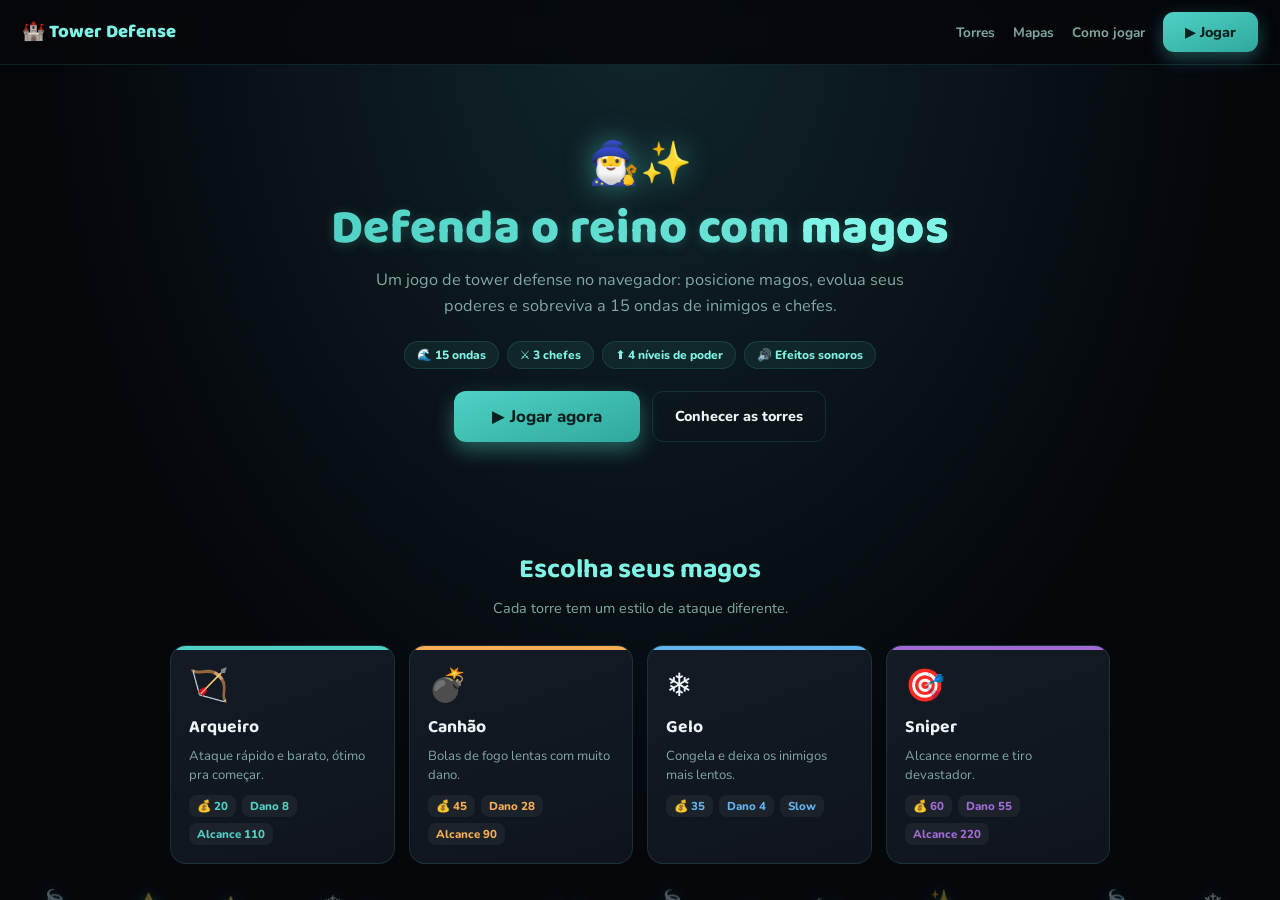
==== commit 3f52b9ca: "salva" ====
--- a/index.html
+++ b/index.html
@@ -7,7 +7,190 @@
 <link rel="preconnect" href="https://fonts.googleapis.com">
 <link rel="preconnect" href="https://fonts.gstatic.com" crossorigin>
 <link href="https://fonts.googleapis.com/css2?family=Baloo+2:wght@500;700;800&family=Nunito:wght@400;600;700&display=swap" rel="stylesheet">
-<link rel="stylesheet" href="style.css">
+<style>
+  :root{
+    --bg:#05070b; --bg2:#0d1218; --panel:#0f141c; --panel2:#141b25; --accent:#4fd1c5; --accent-d:#2fa89c;
+    --accent2:#7ff3e6; --accent2-d:#3fd6c4; --danger:#e8564a; --danger-d:#c0392b;
+    --text:#eaf6f5; --muted:#7fa8a4; --path:#3a4356; --grid:#0c1117;
+    --line:rgba(79,209,197,.14); --shadow:0 6px 18px rgba(0,0,0,.5);
+  }
+  *{box-sizing:border-box;}
+  html,body{height:100%;margin:0;color:var(--text);
+    background:radial-gradient(ellipse at top,var(--bg2),var(--bg) 65%);
+    font-family:'Nunito',system-ui,-apple-system,Segoe UI,Roboto,sans-serif;
+    padding-top:env(safe-area-inset-top,0px);padding-bottom:env(safe-area-inset-bottom,0px);}
+  #wrap{max-width:760px;margin:0 auto;padding:14px;}
+  h1{font-family:'Baloo 2',system-ui,sans-serif;font-size:1.55rem;font-weight:800;margin:2px 0 14px;
+    text-align:center;letter-spacing:.5px;
+    background:linear-gradient(90deg,var(--accent),var(--accent2));
+    -webkit-background-clip:text;background-clip:text;color:transparent;
+    text-shadow:0 2px 12px rgba(79,209,197,.25);}
+  #hud{display:flex;gap:8px;justify-content:center;flex-wrap:wrap;margin-bottom:12px;font-size:.9rem;font-weight:700;}
+  #hud span{background:linear-gradient(160deg,var(--panel2),var(--panel));border:1px solid var(--line);
+    padding:7px 12px;border-radius:10px;box-shadow:var(--shadow);}
+  #best{color:var(--accent2);}
+  #mapBar{display:flex;gap:8px;justify-content:center;margin-bottom:10px;flex-wrap:wrap;}
+  .mapBtn{background:linear-gradient(160deg,var(--panel2),var(--panel));border:1px solid var(--line);
+    color:var(--muted);border-radius:10px;padding:7px 14px;font-size:.82rem;font-weight:800;cursor:pointer;
+    box-shadow:var(--shadow);transition:transform .12s ease,color .12s ease,border-color .12s ease;}
+  .mapBtn:hover{transform:translateY(-2px);}
+  .mapBtn.sel{color:var(--accent2);border-color:var(--accent2);}
+  #towerBar{display:flex;gap:9px;justify-content:center;margin-bottom:12px;flex-wrap:wrap;}
+  .towerBtn{background:linear-gradient(160deg,var(--panel2),var(--panel));
+    border:1px solid var(--line);color:var(--text);position:relative;overflow:hidden;
+    border-radius:12px;padding:10px 14px 8px;font-size:.82rem;font-weight:800;cursor:pointer;text-align:center;
+    box-shadow:var(--shadow);transition:transform .12s ease,border-color .12s ease,box-shadow .12s ease;
+    min-width:78px;}
+  .towerBtn::before{content:'';position:absolute;top:0;left:0;right:0;height:4px;background:var(--tcolor,var(--accent));}
+  .towerBtn .ico{display:block;font-size:1.3rem;margin-bottom:2px;filter:drop-shadow(0 2px 3px rgba(0,0,0,.25));}
+  .towerBtn:hover{transform:translateY(-3px);box-shadow:0 10px 20px rgba(0,0,0,.3);}
+  .towerBtn.sel{border-color:var(--tcolor,var(--accent));
+    box-shadow:0 0 0 3px color-mix(in srgb, var(--tcolor,var(--accent)) 30%, transparent),var(--shadow);}
+  .towerBtn small{display:block;opacity:.7;font-weight:700;margin-top:3px;color:var(--tcolor,var(--accent2));}
+  canvas{width:100%;max-width:700px;display:block;margin:0 auto;background:var(--grid);
+    border-radius:14px;touch-action:manipulation;overflow-x:auto;box-shadow:var(--shadow);
+    border:1px solid var(--line);}
+  #msg{text-align:center;margin-top:10px;min-height:1.4em;color:var(--accent2);font-size:.9rem;font-weight:700;}
+  #gameRow{display:flex;flex-wrap:wrap;gap:16px;justify-content:center;align-items:center;}
+  #gameRow canvas{flex:1 1 480px;min-width:260px;}
+  #upgradePanel{background:linear-gradient(160deg,#1a1f2b,#0a0d13);
+    border:1px solid rgba(255,255,255,.08);border-radius:16px;
+    padding:18px 16px 16px;flex:0 0 240px;max-width:240px;text-align:center;
+    box-shadow:0 0 0 1px rgba(79,209,197,.15),0 12px 30px rgba(0,0,0,.5);position:relative;overflow:hidden;
+    margin:0;}
+  #upgradePanel::before{content:'';position:absolute;top:-40%;left:-20%;width:140%;height:140%;
+    background:radial-gradient(circle at 30% 20%,rgba(79,209,197,.10),transparent 60%);pointer-events:none;}
+  #upgradePanel.hidden{display:none;}
+  #upgradeInfo{font-size:.95rem;margin-bottom:12px;font-weight:700;color:#f2f5fb;
+    letter-spacing:.2px;position:relative;}
+  #upgradeInfo b{color:var(--accent);font-weight:800;}
+  #upgradePanel button{border:none;padding:10px 18px;
+    border-radius:10px;font-weight:800;cursor:pointer;margin:4px 5px 0;font-size:.85rem;
+    box-shadow:0 4px 10px rgba(0,0,0,.4);transition:transform .1s ease,filter .12s ease;position:relative;}
+  #upgradePanel button:not(:disabled):hover{transform:translateY(-2px);filter:brightness(1.08);}
+  #upgradePanel button:disabled{opacity:.4;cursor:not-allowed;}
+  #upgradeBtn{background:linear-gradient(160deg,var(--accent),var(--accent-d));color:#08211f;}
+  #closeUpgrade{background:rgba(255,255,255,.06)!important;color:#c7d0e0!important;
+    border:1px solid rgba(255,255,255,.12)!important;font-weight:700!important;box-shadow:none!important;}
+  #sellBtn{background:linear-gradient(160deg,var(--danger),var(--danger-d));color:#fff;}
+  .rowBtns{display:flex;justify-content:center;margin:14px auto;gap:9px;flex-wrap:wrap;align-items:center;}
+  #waveBtn,#speedBtn,#pauseBtn{background:linear-gradient(160deg,var(--accent),var(--accent-d));color:#08211f;
+    border:none;padding:10px 20px;border-radius:11px;font-weight:800;cursor:pointer;font-size:.88rem;
+    box-shadow:0 5px 14px rgba(79,209,197,.32);transition:transform .12s ease,box-shadow .12s ease;}
+  #waveBtn:hover,#speedBtn:hover,#pauseBtn:hover{transform:translateY(-2px);box-shadow:0 8px 18px rgba(79,209,197,.4);}
+  #speedBtn.active,#pauseBtn.active{background:linear-gradient(160deg,var(--accent2),var(--accent2-d));
+    box-shadow:0 5px 14px rgba(246,173,85,.38);}
+  #muteBtn{background:linear-gradient(160deg,var(--panel2),var(--panel));color:var(--text);
+    border:1px solid var(--line);padding:10px 16px;border-radius:11px;font-weight:800;cursor:pointer;
+    font-size:.88rem;box-shadow:var(--shadow);transition:transform .12s ease,box-shadow .12s ease;}
+  #muteBtn:hover{transform:translateY(-2px);}
+  #muteBtn.muted{opacity:.55;}
+  #autoWrap{display:flex;align-items:center;gap:7px;font-size:.85rem;font-weight:700;
+    background:linear-gradient(160deg,var(--panel2),var(--panel));border:1px solid var(--line);
+    padding:9px 14px;border-radius:11px;box-shadow:var(--shadow);}
+  #autoWave{accent-color:var(--accent);width:15px;height:15px;}
+  #overlay{position:fixed;inset:0;background:rgba(8,10,16,.78);backdrop-filter:blur(2px);display:flex;align-items:center;
+    justify-content:center;flex-direction:column;color:#fff;text-align:center;padding:20px;box-sizing:border-box;z-index:5;}
+  #overlay.hidden{display:none;}
+  #overlay > div{background:linear-gradient(160deg,var(--panel2),var(--panel));border:1px solid var(--line);
+    border-radius:16px;padding:26px 30px;box-shadow:0 20px 50px rgba(0,0,0,.5);}
+  #overTitle{font-family:'Baloo 2',sans-serif;font-size:1.6rem;margin:0 0 8px;}
+  #restartBtn{font-family:inherit;}
+  #waveBanner{position:fixed;top:20%;left:50%;transform:translate(-50%,-50%);
+    font-family:'Baloo 2',sans-serif;
+    font-size:1.7rem;font-weight:700;color:var(--accent2);text-shadow:0 2px 10px rgba(0,0,0,.6);
+    pointer-events:none;opacity:0;transition:opacity .4s,transform .4s;z-index:4;}
+  #waveBanner.show{opacity:1;transform:translate(-50%,-50%) scale(1.05);}
+  #startScreen{position:fixed;inset:0;background:rgba(5,7,11,.93);backdrop-filter:blur(3px);
+    display:flex;align-items:center;justify-content:center;z-index:20;padding:20px;box-sizing:border-box;
+    overflow:hidden;}
+  #startScreen.hidden{display:none;}
+  #startParticles{position:absolute;inset:0;pointer-events:none;overflow:hidden;}
+  #startParticles span{position:absolute;bottom:-20px;font-size:1.1rem;opacity:.35;
+    animation:floatUp linear infinite;filter:drop-shadow(0 0 6px rgba(79,209,197,.4));}
+  @keyframes floatUp{
+    0%{transform:translateY(0) translateX(0) rotate(0deg);opacity:0;}
+    10%{opacity:.5;}
+    90%{opacity:.4;}
+    100%{transform:translateY(-620px) translateX(var(--drift,20px)) rotate(360deg);opacity:0;}
+  }
+  #startScreen .card{background:linear-gradient(160deg,var(--panel2),var(--panel));border:1px solid var(--line);
+    border-radius:20px;padding:34px 28px 26px;max-width:420px;text-align:center;
+    box-shadow:0 0 0 1px rgba(79,209,197,.15),0 20px 60px rgba(0,0,0,.6);position:relative;overflow:hidden;
+    z-index:1;animation:cardIn .5s ease;}
+  @keyframes cardIn{from{opacity:0;transform:translateY(14px) scale(.97);}to{opacity:1;transform:none;}}
+  #startScreen .card::before{content:'';position:absolute;top:-40%;left:-20%;width:140%;height:140%;
+    background:radial-gradient(circle at 30% 20%,rgba(79,209,197,.12),transparent 60%);pointer-events:none;}
+  #startWizard{font-size:2.6rem;display:inline-block;margin-bottom:6px;position:relative;
+    filter:drop-shadow(0 0 14px rgba(79,209,197,.55));animation:wizardFloat 3s ease-in-out infinite;}
+  @keyframes wizardFloat{0%,100%{transform:translateY(0) rotate(-2deg);}50%{transform:translateY(-8px) rotate(2deg);}}
+  #startScreen h1{font-family:'Baloo 2',sans-serif;font-size:1.9rem;margin:0 0 12px;letter-spacing:.5px;
+    background:linear-gradient(90deg,var(--accent),var(--accent2));-webkit-background-clip:text;
+    background-clip:text;color:transparent;text-shadow:0 2px 12px rgba(79,209,197,.25);position:relative;}
+  #startScreen p{color:var(--muted);font-size:.88rem;line-height:1.55;margin:0 0 18px;position:relative;}
+  #startLegend{display:flex;gap:8px;justify-content:center;flex-wrap:wrap;margin-bottom:14px;position:relative;}
+  #startLegend span{background:rgba(255,255,255,.04);border:1px solid var(--line);border-left:3px solid var(--lc,var(--accent));
+    border-radius:8px;padding:6px 10px;font-size:.78rem;font-weight:700;color:var(--text);}
+  #startMaps{display:flex;gap:10px;justify-content:center;margin-bottom:22px;position:relative;flex-wrap:wrap;}
+  #startMaps .mprev{background:rgba(255,255,255,.03);border:1px solid var(--line);border-radius:10px;
+    padding:8px 14px;font-weight:700;color:var(--muted);display:flex;flex-direction:column;
+    align-items:center;gap:1px;min-width:90px;}
+  #startMaps .mprev .micon{font-size:1.3rem;}
+  #startMaps .mprev b{font-size:.82rem;color:var(--text);}
+  #startMaps .mprev small{font-size:.68rem;opacity:.8;}
+  #startBtn{background:linear-gradient(160deg,var(--accent),var(--accent-d));color:#08211f;border:none;
+    padding:13px 34px;border-radius:12px;font-weight:800;font-size:1rem;cursor:pointer;position:relative;
+    box-shadow:0 8px 20px rgba(79,209,197,.4);transition:transform .12s ease,box-shadow .12s ease;}
+  #startBtn:hover{transform:translateY(-2px);box-shadow:0 10px 24px rgba(79,209,197,.5);}
+
+  /* ===== Landing page (tela inicial estilo site) ===== */
+  #startScreen{display:block;overflow-y:auto;overflow-x:hidden;padding:0;scroll-behavior:smooth;
+    background:radial-gradient(ellipse at 50% 0%,#10262c,#05070b 65%);backdrop-filter:none;}
+  #startScreen #startParticles{position:fixed;}
+  .lp-nav{position:sticky;top:0;z-index:3;display:flex;align-items:center;justify-content:space-between;gap:12px;
+    padding:12px 22px;background:rgba(5,7,11,.85);backdrop-filter:blur(8px);border-bottom:1px solid var(--line);}
+  .lp-logo{font-family:'Baloo 2',sans-serif;font-weight:800;font-size:1.15rem;color:var(--accent2);}
+  .lp-links{display:flex;gap:18px;align-items:center;}
+  .lp-links a{color:var(--muted);text-decoration:none;font-weight:700;font-size:.85rem;}
+  .lp-links a:hover{color:var(--accent2);}
+  .lp-cta{background:linear-gradient(160deg,var(--accent),var(--accent-d));color:#08211f;border:none;padding:10px 22px;
+    border-radius:11px;font-weight:800;font-size:.9rem;cursor:pointer;box-shadow:0 6px 18px rgba(79,209,197,.35);font-family:inherit;}
+  .lp-cta.ghost{background:transparent;color:var(--text);border:1px solid var(--line);box-shadow:none;}
+  .lp-hero{position:relative;z-index:1;text-align:center;padding:70px 20px 60px;max-width:760px;margin:0 auto;}
+  #startScreen .lp-hero h1{font-size:3rem;line-height:1.05;margin:6px 0 14px;}
+  #startScreen .lp-hero p{font-size:1.02rem;max-width:560px;margin:0 auto 22px;}
+  .lp-badges{display:flex;gap:8px;justify-content:center;flex-wrap:wrap;margin-bottom:22px;}
+  .lp-badges span{background:rgba(79,209,197,.08);border:1px solid var(--line);color:var(--accent2);
+    border-radius:20px;padding:5px 12px;font-size:.75rem;font-weight:800;}
+  .lp-btns{display:flex;gap:12px;justify-content:center;flex-wrap:wrap;margin-top:8px;}
+  .lp-sec{position:relative;z-index:1;max-width:980px;margin:0 auto;padding:46px 20px;}
+  .lp-sec h2{font-family:'Baloo 2',sans-serif;font-size:1.7rem;margin:0 0 6px;text-align:center;color:var(--accent2);}
+  #startScreen .lp-sec .sub{text-align:center;color:var(--muted);font-size:.9rem;margin:0 0 26px;}
+  .lp-grid{display:grid;grid-template-columns:repeat(auto-fit,minmax(200px,1fr));gap:14px;}
+  .lp-card{background:linear-gradient(160deg,var(--panel2),var(--panel));border:1px solid var(--line);
+    border-radius:16px;padding:18px;position:relative;overflow:hidden;transition:transform .15s ease;}
+  .lp-card:hover{transform:translateY(-4px);}
+  .lp-card::before{content:'';position:absolute;top:0;left:0;right:0;height:4px;background:var(--c,var(--accent));}
+  .lp-card .big{font-size:2rem;display:block;margin-bottom:6px;}
+  .lp-card h3{margin:0 0 6px;font-family:'Baloo 2',sans-serif;font-size:1.1rem;}
+  #startScreen .lp-card p{margin:0 0 10px;color:var(--muted);font-size:.82rem;line-height:1.45;}
+  .lp-stats{display:flex;gap:6px;flex-wrap:wrap;}
+  .lp-stats span{background:rgba(255,255,255,.05);border-radius:8px;padding:3px 8px;font-size:.72rem;font-weight:800;color:var(--c,var(--accent2));}
+  .lp-maps{display:flex;gap:14px;max-width:560px;margin:0 auto;}
+  .mapCard{flex:1;background:rgba(255,255,255,.03);border:2px solid var(--line);border-radius:14px;
+    padding:22px 14px;cursor:pointer;text-align:center;transition:transform .12s ease,border-color .12s ease,background .12s ease;}
+  .mapCard:hover{transform:translateY(-3px);}
+  .mapCard.sel{border-color:var(--accent2);background:rgba(79,209,197,.08);}
+  .mapCard .mIco{font-size:2.4rem;display:block;margin-bottom:4px;}
+  .mapCard .mName{font-weight:800;}
+  .mapCard small{display:block;color:var(--muted);font-size:.75rem;margin-top:4px;}
+  .lp-step{text-align:center;}
+  .lp-step b{display:inline-flex;width:38px;height:38px;border-radius:50%;align-items:center;justify-content:center;
+    background:linear-gradient(160deg,var(--accent),var(--accent-d));color:#08211f;font-weight:800;margin-bottom:8px;}
+  .lp-foot{position:relative;z-index:1;text-align:center;padding:30px 20px 40px;color:var(--muted);font-size:.8rem;
+    border-top:1px solid var(--line);}
+  @media (max-width:600px){.lp-links a{display:none;}#startScreen .lp-hero h1{font-size:2.2rem;}}
+</style>
 </head>
 <body>
 <div id="wrap">
@@ -41,7 +224,6 @@
   </div>
   <div id="msg">Escolha uma torre e clique no grid (fora do caminho) para construir.</div>
 </div>
-
 <div id="startScreen">
   <div id="startParticles"></div>
   <nav class="lp-nav">
@@ -88,16 +270,1027 @@
   </section>
   <footer class="lp-foot">🏰 Tower Defense · feito com HTML, CSS e JavaScript</footer>
 </div>
-
 <div id="waveBanner"></div>
 <div id="overlay" class="hidden">
   <div>
     <h2 id="overTitle"></h2>
     <p id="overSub" style="opacity:.8;font-size:.9rem;"></p>
-    <button id="restartBtn" style="padding:11px 22px;border-radius:10px;border:none;background:linear-gradient(160deg,#4fd1c5,#2fa89c);color:#08211f;font-weight:800;font-size:.95rem;cursor:pointer;box-shadow:0 6px 16px rgba(79,209,197,.35);">🔁 Jogar de novo</button>
+    <button id="restartBtn" style="padding:11px 22px;border-radius:10px;border:none;
+      background:linear-gradient(160deg,#4fd1c5,#2fa89c);color:#08211f;font-weight:800;font-size:.95rem;
+      cursor:pointer;box-shadow:0 6px 16px rgba(79,209,197,.35);">🔁 Jogar de novo</button>
   </div>
 </div>
-
-<script src="game.js"></script>
+<script>
+const CELL=40, COLS=16, ROWS=12;
+const canvas=document.getElementById('game'), ctx=canvas.getContext('2d');
+const WIN_WAVE=15;
+
+// maps: each has its own path layout and visual theme
+const maps={
+  forest:{
+    name:'Floresta',
+    path:[[0,5],[1,5],[2,5],[3,5],[4,5],[4,2],[5,2],[6,2],[7,2],[7,8],[8,8],[9,8],[10,8],[10,4],[11,4],[12,4],[13,4],[14,4],[15,4],[15,6]],
+    theme:'forest'
+  },
+  ice:{
+    name:'Gelo',
+    path:[[0,2],[1,2],[2,2],[3,2],[3,9],[4,9],[5,9],[6,9],[6,2],[7,2],[8,2],[9,2],[9,9],[10,9],[11,9],[12,9],[12,2],[13,2],[14,2],[15,2],[15,6]],
+    theme:'ice'
+  }
+};
+const mapThemes={
+  forest:{
+    bgTop:'#16261e',bgBottom:'#0a1610',tileA:'#182c22',tileB:'#0f2018',
+    pathShadow:'rgba(0,0,0,.25)',pathBase:'#5f5546',pathGradTop:'#a08e6c',pathGradBottom:'#8a7a5c',
+    speckle:'rgba(255,255,255,.06)',deco:'forest',frameEdge:'#8a7a5c'
+  },
+  ice:{
+    bgTop:'#1c2f45',bgBottom:'#0a1420',tileA:'#233c56',tileB:'#152438',
+    pathShadow:'rgba(0,10,30,.35)',pathBase:'#7fa9c9',pathGradTop:'#eaf7ff',pathGradBottom:'#a9d4ec',
+    speckle:'rgba(255,255,255,.14)',deco:'ice',frameEdge:'#9fc9e6'
+  }
+};
+// path in grid coords (mutated in place by applyMap so other consts stay valid)
+const pathCells=[];
+const pathSet=new Set();
+function centerOf(c,r){return {x:c*CELL+CELL/2,y:r*CELL+CELL/2};}
+const waypoints=[];
+let currentMapKey='forest';
+function applyMap(key){
+  currentMapKey=key;
+  const m=maps[key];
+  pathCells.length=0; m.path.forEach(p=>pathCells.push(p));
+  pathSet.clear(); pathCells.forEach(p=>pathSet.add(p[0]+','+p[1]));
+  waypoints.length=0; pathCells.forEach(([c,r])=>waypoints.push(centerOf(c,r)));
+  towers.length=0;
+  document.querySelectorAll('.mapBtn').forEach(b=>b.classList.toggle('sel',b.dataset.map===key));
+}
+
+const towerTypes={
+  arrow:{name:'Arqueiro',cost:20,range:110,dmg:8,rate:35,color:'#4fd1c5'},
+  cannon:{name:'Canhão',cost:45,range:90,dmg:28,rate:75,color:'#f6ad55'},
+  frost:{name:'Gelo',cost:35,range:100,dmg:4,rate:45,color:'#63b3ed',slow:true},
+  sniper:{name:'Sniper',cost:60,range:220,dmg:55,rate:110,color:'#a06bd6',pierce:false}
+};
+
+let gold=100, lives=10, wave=0, selectedType='arrow', running=false, gameOver=false;
+let towers=[], enemies=[], projectiles=[], frame=0, waveActive=false, spawnQueue=[];
+let speed=1, paused=false, bestWave=0, autoWave=false, autoTimer=0;
+let particles=[], floaters=[];
+
+// ---------- Áudio (sintetizado, sem arquivos externos) ----------
+let audioCtx=null, soundOn=true;
+function ensureAudio(){
+  if(!soundOn) return null;
+  if(!audioCtx){
+    try{ audioCtx=new (window.AudioContext||window.webkitAudioContext)(); }catch(e){ return null; }
+  }
+  if(audioCtx.state==='suspended') audioCtx.resume();
+  return audioCtx;
+}
+function tone(freq,dur,{type='sine',vol=0.16,freqEnd=null,delay=0}={}){
+  const ac=ensureAudio(); if(!ac) return;
+  const t0=ac.currentTime+delay;
+  const osc=ac.createOscillator(), gain=ac.createGain();
+  osc.type=type;
+  osc.frequency.setValueAtTime(freq,t0);
+  if(freqEnd) osc.frequency.exponentialRampToValueAtTime(Math.max(freqEnd,1),t0+dur);
+  gain.gain.setValueAtTime(0.0001,t0);
+  gain.gain.linearRampToValueAtTime(vol,t0+0.008);
+  gain.gain.exponentialRampToValueAtTime(0.0001,t0+dur);
+  osc.connect(gain).connect(ac.destination);
+  osc.start(t0); osc.stop(t0+dur+0.02);
+}
+function noiseBurst(dur,{vol=0.2,delay=0}={}){
+  const ac=ensureAudio(); if(!ac) return;
+  const t0=ac.currentTime+delay;
+  const bufferSize=Math.max(1,Math.floor(ac.sampleRate*dur));
+  const buffer=ac.createBuffer(1,bufferSize,ac.sampleRate);
+  const data=buffer.getChannelData(0);
+  for(let i=0;i<bufferSize;i++) data[i]=(Math.random()*2-1)*(1-i/bufferSize);
+  const src=ac.createBufferSource(); src.buffer=buffer;
+  const gain=ac.createGain(); gain.gain.setValueAtTime(vol,t0);
+  gain.gain.exponentialRampToValueAtTime(0.001,t0+dur);
+  src.connect(gain).connect(ac.destination);
+  src.start(t0);
+}
+const sfx={
+  build:()=>tone(520,0.12,{type:'triangle',vol:0.15,freqEnd:700}),
+  denied:()=>tone(160,0.18,{type:'sawtooth',vol:0.14,freqEnd:90}),
+  sell:()=>{tone(700,0.08,{type:'square',vol:0.12}); tone(950,0.1,{type:'square',vol:0.1,delay:0.06});},
+  upgrade:()=>{tone(500,0.1,{type:'triangle',vol:0.15,freqEnd:900}); tone(900,0.14,{type:'triangle',vol:0.12,delay:0.08,freqEnd:1300});},
+  click:()=>tone(300,0.05,{type:'square',vol:0.08}),
+  shoot(key){
+    if(key==='cannon'){ noiseBurst(0.18,{vol:0.22}); tone(90,0.16,{type:'sine',vol:0.18,freqEnd:40}); }
+    else if(key==='frost'){ tone(1400,0.09,{type:'sine',vol:0.1,freqEnd:2000}); }
+    else if(key==='sniper'){ tone(1800,0.05,{type:'sawtooth',vol:0.13,freqEnd:600}); noiseBurst(0.04,{vol:0.1}); }
+    else{ tone(900,0.05,{type:'square',vol:0.07,freqEnd:1200}); }
+  },
+  enemyDeath(boss){
+    if(boss){ tone(220,0.35,{type:'sawtooth',vol:0.18,freqEnd:40}); noiseBurst(0.3,{vol:0.15}); }
+    else{ tone(400,0.1,{type:'square',vol:0.09,freqEnd:120}); }
+  },
+  leak:()=>{ tone(180,0.22,{type:'sawtooth',vol:0.16,freqEnd:60}); },
+  waveStart(boss){
+    if(boss){ [440,554,659,880].forEach((f,i)=>tone(f,0.22,{type:'sawtooth',vol:0.14,delay:i*0.1})); }
+    else{ tone(500,0.09,{type:'triangle',vol:0.13,freqEnd:750}); tone(750,0.12,{type:'triangle',vol:0.12,delay:0.09}); }
+  },
+  waveClear:()=>{ [523,659,784,1047].forEach((f,i)=>tone(f,0.16,{type:'triangle',vol:0.12,delay:i*0.07})); },
+  win:()=>{ [523,659,784,1047,1318].forEach((f,i)=>tone(f,0.3,{type:'triangle',vol:0.16,delay:i*0.13})); },
+  lose:()=>{ [400,340,260,180].forEach((f,i)=>tone(f,0.32,{type:'sawtooth',vol:0.15,delay:i*0.16})); }
+};
+
+let impactRings=[];
+function burst(x,y,color,n){
+  for(let i=0;i<n;i++){
+    const a=Math.random()*Math.PI*2, sp=1+Math.random()*2.5;
+    particles.push({x,y,vx:Math.cos(a)*sp,vy:Math.sin(a)*sp-1,life:22+Math.random()*10,maxLife:32,color});
+  }
+}
+function ringBurst(x,y,color,startR=3,speed=2.4,life=16){
+  impactRings.push({x,y,color,r:startR,speed,life,maxLife:life});
+}
+function floatText(x,y,text,color){
+  floaters.push({x,y,text,color,life:38,maxLife:38});
+}
+function updateFx(){
+  for(let i=particles.length-1;i>=0;i--){
+    const p=particles[i];
+    p.x+=p.vx;p.y+=p.vy;p.vy+=0.12;p.life--;
+    if(p.life<=0) particles.splice(i,1);
+  }
+  for(let i=floaters.length-1;i>=0;i--){
+    const f=floaters[i];
+    f.y-=0.6;f.life--;
+    if(f.life<=0) floaters.splice(i,1);
+  }
+  for(let i=impactRings.length-1;i>=0;i--){
+    const r=impactRings[i];
+    r.r+=r.speed;r.life--;
+    if(r.life<=0) impactRings.splice(i,1);
+  }
+}
+function drawFx(){
+  impactRings.forEach(r=>{
+    ctx.globalAlpha=Math.max(r.life/r.maxLife,0)*0.8;
+    ctx.beginPath();ctx.arc(r.x,r.y,r.r,0,7);
+    ctx.strokeStyle=r.color;ctx.lineWidth=2;ctx.stroke();
+  });
+  ctx.globalAlpha=1;
+  particles.forEach(p=>{
+    ctx.globalAlpha=Math.max(p.life/p.maxLife,0);
+    ctx.beginPath();ctx.arc(p.x,p.y,2.2,0,7);
+    ctx.fillStyle=p.color;ctx.fill();
+  });
+  ctx.globalAlpha=1;
+  floaters.forEach(f=>{
+    ctx.globalAlpha=Math.max(f.life/f.maxLife,0);
+    ctx.font='bold 13px Nunito, system-ui';ctx.textAlign='center';
+    ctx.fillStyle=f.color;ctx.fillText(f.text,f.x,f.y);
+  });
+  ctx.globalAlpha=1;ctx.textAlign='left';
+}
+
+const towerIcons={arrow:'🏹',cannon:'💣',frost:'❄️',sniper:'🎯'};
+const towerBar=document.getElementById('towerBar');
+Object.entries(towerTypes).forEach(([key,t])=>{
+  const b=document.createElement('div');
+  b.className='towerBtn'+(key==='arrow'?' sel':'');
+  b.dataset.key=key;
+  b.style.setProperty('--tcolor',t.color);
+  b.innerHTML='<span class="ico">'+towerIcons[key]+'</span>'+t.name+'<small>💰'+t.cost+'</small>';
+  b.onclick=()=>{selectedType=key;document.querySelectorAll('.towerBtn').forEach(x=>x.classList.remove('sel'));b.classList.add('sel');};
+  towerBar.appendChild(b);
+});
+
+function isPath(c,r){return pathSet.has(c+','+r);}
+
+let selectedTower=null;
+canvas.addEventListener('click',e=>{
+  if(gameOver||paused) return;
+  const rect=canvas.getBoundingClientRect();
+  const scaleX=canvas.width/rect.width, scaleY=canvas.height/rect.height;
+  const x=(e.clientX-rect.left)*scaleX, y=(e.clientY-rect.top)*scaleY;
+  const c=Math.floor(x/CELL), r=Math.floor(y/CELL);
+  if(c<0||c>=COLS||r<0||r>=ROWS) return;
+  if(isPath(c,r)){setMsg('Não pode construir no caminho!');sfx.denied();return;}
+  const existing=towers.find(t=>t.c===c&&t.r===r);
+  if(existing){showUpgradePanel(existing);sfx.click();return;}
+  hideUpgradePanel();
+  const type=towerTypes[selectedType];
+  if(gold<type.cost){setMsg('Ouro insuficiente!');sfx.denied();return;}
+  gold-=type.cost;
+  const pos=centerOf(c,r);
+  towers.push({c,r,x:pos.x,y:pos.y,key:selectedType,...type,cooldown:0,cast:0,level:1,
+    baseDmg:type.dmg,baseRange:type.range,baseRate:type.rate,spent:type.cost});
+  updateHud();
+  setMsg('Torre construída!');
+  sfx.build();
+});
+
+function upgradeCost(t){return Math.round(t.cost*0.85*t.level);}
+function showUpgradePanel(t){
+  selectedTower=t;
+  const panel=document.getElementById('upgradePanel');
+  panel.classList.remove('hidden');
+  const maxed=t.level>=4;
+  document.getElementById('upgradeInfo').innerHTML=
+    `${t.name} — Nível <b>${t.level}</b>${maxed?' (máx)':''} &nbsp;|&nbsp; Dano <b>${Math.round(t.dmg)}</b> &nbsp;|&nbsp; Alcance <b>${Math.round(t.range)}</b>`;
+  const btn=document.getElementById('upgradeBtn');
+  const cost=upgradeCost(t);
+  btn.textContent=maxed?'Nível Máximo':`Melhorar (💰${cost})`;
+  btn.disabled=maxed||gold<cost;
+  document.getElementById('sellBtn').textContent=`Vender (+💰${Math.round(t.spent*0.5)})`;
+}
+function hideUpgradePanel(){selectedTower=null;document.getElementById('upgradePanel').classList.add('hidden');}
+document.getElementById('closeUpgrade').onclick=hideUpgradePanel;
+document.getElementById('upgradeBtn').onclick=()=>{
+  if(!selectedTower||selectedTower.level>=4) return;
+  const cost=upgradeCost(selectedTower);
+  if(gold<cost) return;
+  gold-=cost;
+  selectedTower.spent+=cost;
+  selectedTower.level++;
+  selectedTower.dmg=Math.round(selectedTower.baseDmg*(1+0.5*(selectedTower.level-1)));
+  selectedTower.range=Math.round(selectedTower.baseRange+10*(selectedTower.level-1));
+  selectedTower.rate=Math.max(12,Math.round(selectedTower.baseRate*Math.pow(0.88,selectedTower.level-1)));
+  updateHud();
+  showUpgradePanel(selectedTower);
+  setMsg(selectedTower.name+' evoluiu para nível '+selectedTower.level+'!');
+  sfx.upgrade();
+};
+document.getElementById('sellBtn').onclick=()=>{
+  if(!selectedTower) return;
+  gold+=Math.round(selectedTower.spent*0.5);
+  towers=towers.filter(t=>t!==selectedTower);
+  hideUpgradePanel();
+  updateHud();
+  setMsg('Torre vendida.');
+  sfx.sell();
+};
+
+function setMsg(m){document.getElementById('msg').textContent=m;}
+function updateHud(){
+  document.getElementById('gold').textContent=gold;
+  document.getElementById('lives').textContent=lives;
+  document.getElementById('wave').textContent=wave;
+  document.getElementById('best').textContent=bestWave;
+  if(selectedTower) showUpgradePanel(selectedTower);
+}
+
+document.getElementById('speedBtn').onclick=()=>{
+  speed=speed===1?2:1;
+  const b=document.getElementById('speedBtn');
+  b.textContent=(speed===1?'▶ 1x':'⏩ 2x');
+  b.classList.toggle('active',speed===2);
+  sfx.click();
+};
+document.getElementById('pauseBtn').onclick=()=>{
+  paused=!paused;
+  const b=document.getElementById('pauseBtn');
+  b.textContent=paused?'▶ Continuar':'⏸ Pausar';
+  b.classList.toggle('active',paused);
+  sfx.click();
+};
+document.getElementById('autoWave').onchange=e=>{autoWave=e.target.checked;sfx.click();};
+document.querySelectorAll('.mapBtn').forEach(b=>{
+  b.onclick=()=>{
+    if(b.dataset.map===currentMapKey) return;
+    if(wave>0){setMsg('Reinicie o jogo (🔁) para trocar de mapa.');sfx.denied();return;}
+    applyMap(b.dataset.map);
+    gold=100; hideUpgradePanel(); updateHud();
+    setMsg('Mapa alterado para '+maps[b.dataset.map].name+'!');
+    sfx.click();
+  };
+});
+document.getElementById('muteBtn').onclick=()=>{
+  soundOn=!soundOn;
+  const b=document.getElementById('muteBtn');
+  b.textContent=soundOn?'🔊 Som':'🔇 Mudo';
+  b.classList.toggle('muted',!soundOn);
+  if(soundOn) sfx.click();
+};
+
+function showBanner(text){
+  const b=document.getElementById('waveBanner');
+  b.textContent=text; b.classList.add('show');
+  clearTimeout(showBanner._t);
+  showBanner._t=setTimeout(()=>b.classList.remove('show'),1400);
+}
+
+const enemyPalette=['#8b3a3a','#3a5f8b','#4a7a3a','#7a4a8b','#a87a2f'];
+function startWave(){
+  if(waveActive||gameOver||wave>=WIN_WAVE) return;
+  wave++;
+  const count=5+wave*2;
+  const isBoss=wave%5===0;
+  spawnQueue=[];
+  const tunic=enemyPalette[(wave-1)%enemyPalette.length];
+  for(let i=0;i<count;i++){
+    const fast=!isBoss&&wave>2&&i%4===0;
+    spawnQueue.push({
+      hp:30+wave*12,maxHp:30+wave*12,speed:(fast?1.7:1)+wave*0.04,delay:i*30,tunic,fast
+    });
+  }
+  if(isBoss){
+    spawnQueue.push({hp:400+wave*60,maxHp:400+wave*60,speed:0.7,delay:count*30+40,tunic:'#c0392b',boss:true});
+  }
+  waveActive=true;
+  showBanner(isBoss?'⚔️ Onda de Chefe '+wave+'!':'🌊 Onda '+wave);
+  updateHud();
+  sfx.waveStart(isBoss);
+}
+document.getElementById('waveBtn').onclick=startWave;
+
+function spawnEnemy(base){
+  enemies.push({x:waypoints[0].x,y:waypoints[0].y,wp:1,hp:base.hp,maxHp:base.maxHp,speed:base.speed,
+    slowT:0,tunic:base.tunic,seed:Math.random()*10,fast:!!base.fast,boss:!!base.boss});
+}
+
+function tick(){
+  frame++;
+  if(waveActive && spawnQueue.length){
+    if(spawnQueue[0].delay<=0){spawnEnemy(spawnQueue.shift());}
+    else spawnQueue.forEach(s=>s.delay--);
+  }
+  for(let i=enemies.length-1;i>=0;i--){
+    const en=enemies[i];
+    let spd=en.speed*(en.slowT>0?0.5:1);
+    if(en.slowT>0) en.slowT--;
+    const target=waypoints[en.wp];
+    if(!target){
+      lives--; enemies.splice(i,1); updateHud();
+      sfx.leak();
+      if(lives<=0){endGame(false);return;}
+      continue;
+    }
+    const dx=target.x-en.x, dy=target.y-en.y, dist=Math.hypot(dx,dy);
+    if(dist<spd){en.wp++;}
+    else{en.x+=dx/dist*spd; en.y+=dy/dist*spd;}
+    if(en.hp<=0){
+      const g=(en.boss?40:5)+wave;
+      gold+=g; enemies.splice(i,1); updateHud();
+      burst(en.x,en.y,en.boss?'#ffd700':'#e8564a',en.boss?18:8);
+      floatText(en.x,en.y-16,'+'+g,'#f6ad55');
+      sfx.enemyDeath(en.boss);
+    }
+  }
+  updateFx();
+  towers.forEach(t=>{
+    if(t.cast>0) t.cast--;
+    if(t.cooldown>0){t.cooldown--;return;}
+    let target=null,best=Infinity;
+    enemies.forEach(en=>{
+      const d=Math.hypot(en.x-t.x,en.y-t.y);
+      if(d<=t.range && d<best){best=d;target=en;}
+    });
+    if(target){
+      projectiles.push({x:t.x,y:t.y-18,target,dmg:t.dmg,color:t.color,slow:t.slow,key:t.key,trail:[]});
+      t.cooldown=t.rate;
+      t.cast=14;
+      burst(t.x,t.y-18,t.color,t.key==='cannon'?9:6);
+      ringBurst(t.x,t.y-18,t.color,3,2,14);
+      sfx.shoot(t.key);
+    }
+  });
+  for(let i=projectiles.length-1;i>=0;i--){
+    const p=projectiles[i];
+    if(!enemies.includes(p.target)){projectiles.splice(i,1);continue;}
+    const dx=p.target.x-p.x, dy=p.target.y-p.y, dist=Math.hypot(dx,dy);
+    if(dist<8){
+      p.target.hp-=p.dmg;
+      if(p.slow) p.target.slowT=60;
+      const n=p.key==='cannon'?16:(p.key==='sniper'?10:7);
+      burst(p.x,p.y,p.color,n);
+      ringBurst(p.x,p.y,p.color,4,p.key==='cannon'?3.2:2.2,p.key==='cannon'?20:14);
+      if(p.key==='frost') burst(p.x,p.y,'#eaf7ff',5);
+      projectiles.splice(i,1);
+    }else{
+      const spd=p.key==='sniper'?18:6;
+      p.x+=dx/dist*spd; p.y+=dy/dist*spd;
+    }
+  }
+  if(waveActive && !spawnQueue.length && !enemies.length){
+    waveActive=false; gold+=20; updateHud();
+    if(wave>bestWave){bestWave=wave;updateHud();}
+    if(wave>=WIN_WAVE){endGame(true);return;}
+    setMsg('Onda '+wave+' concluída! +20 ouro bônus.');
+    sfx.waveClear();
+    if(autoWave){autoTimer=90;}
+  }
+  if(autoWave && !waveActive && autoTimer>0){
+    autoTimer--;
+    if(autoTimer<=0) startWave();
+  }
+}
+function update(){
+  if(paused||gameOver) return;
+  tick();
+  if(speed===2) tick();
+}
+
+let ambient=[];
+function seedAmbient(){
+  ambient=[];
+  const n=24;
+  for(let i=0;i<n;i++){
+    ambient.push({x:Math.random()*canvas.width,y:Math.random()*canvas.height,
+      vy:0.3+Math.random()*0.5,vx:(Math.random()-0.5)*0.4,drift:Math.random()*Math.PI*2,size:2+Math.random()*2});
+  }
+}
+function updateAmbient(){
+  const ice=mapThemes[maps[currentMapKey].theme].deco==='ice';
+  ambient.forEach(a=>{
+    a.drift+=0.02;
+    a.y+=a.vy*(ice?1:0.7);
+    a.x+=a.vx+Math.sin(a.drift)*(ice?0.3:0.6);
+    if(a.y>canvas.height+10){a.y=-10;a.x=Math.random()*canvas.width;}
+    if(a.x<-10)a.x=canvas.width+10; if(a.x>canvas.width+10)a.x=-10;
+  });
+}
+function drawAmbient(){
+  const ice=mapThemes[maps[currentMapKey].theme].deco==='ice';
+  ambient.forEach(a=>{
+    if(ice){
+      ctx.beginPath();ctx.arc(a.x,a.y,a.size*0.7,0,7);
+      ctx.fillStyle='rgba(255,255,255,.75)';ctx.shadowColor='#fff';ctx.shadowBlur=4;ctx.fill();ctx.shadowBlur=0;
+    }else{
+      ctx.save();ctx.translate(a.x,a.y);ctx.rotate(a.drift);
+      ctx.beginPath();ctx.ellipse(0,0,a.size,a.size*0.5,0,0,7);
+      ctx.fillStyle='rgba(120,200,120,.55)';ctx.fill();
+      ctx.restore();
+    }
+  });
+}
+function drawSkyGlow(){
+  const ice=mapThemes[maps[currentMapKey].theme].deco==='ice';
+  const gx=canvas.width*0.85, gy=canvas.height*0.14;
+  const g=ctx.createRadialGradient(gx,gy,2,gx,gy,60);
+  g.addColorStop(0,ice?'rgba(210,235,255,.4)':'rgba(255,230,160,.35)');
+  g.addColorStop(1,'rgba(0,0,0,0)');
+  ctx.beginPath();ctx.arc(gx,gy,60,0,7);ctx.fillStyle=g;ctx.fill();
+  ctx.beginPath();ctx.arc(gx,gy,ice?10:12,0,7);
+  ctx.fillStyle=ice?'#eaf6ff':'#ffe9b8';ctx.shadowColor=ice?'#cfeaff':'#ffdb8a';ctx.shadowBlur=16;ctx.fill();ctx.shadowBlur=0;
+}
+seedAmbient();
+function draw(){
+  ctx.clearRect(0,0,canvas.width,canvas.height);
+  drawMap();
+  drawMapExtras();
+  drawSkyGlow();
+  updateAmbient();
+  drawAmbient();
+  towers.forEach(t=>drawWizard(t));
+  enemies.forEach(en=>drawEnemy(en));
+  projectiles.forEach(p=>drawProjectile(p));
+  drawFx();
+  const vg=ctx.createRadialGradient(canvas.width/2,canvas.height/2,canvas.height*0.35,
+    canvas.width/2,canvas.height/2,canvas.height*0.75);
+  vg.addColorStop(0,'rgba(0,0,0,0)');vg.addColorStop(1,'rgba(0,0,0,.28)');
+  ctx.fillStyle=vg;ctx.fillRect(0,0,canvas.width,canvas.height);
+  if(paused){
+    ctx.fillStyle='rgba(0,0,0,.45)';ctx.fillRect(0,0,canvas.width,canvas.height);
+    ctx.fillStyle='#fff';ctx.font='bold 28px system-ui';ctx.textAlign='center';
+    ctx.fillText('⏸ PAUSADO',canvas.width/2,canvas.height/2);
+    ctx.textAlign='left';
+  }
+}
+
+function drawEnemy(en){
+  const swing=Math.sin(frame/4+en.seed);
+  const tg=waypoints[en.wp];
+  const dir=(tg&&tg.x<en.x-0.5)?-1:1;
+  const sc=en.boss?1.6:(en.fast?0.92:1);
+  const frosted=en.slowT>0;
+  const skin=frosted?'#bcd9ef':'#dba876';
+  const tunic=frosted?'#7fb8e8':en.tunic;
+  ctx.save();
+  ctx.translate(en.x,en.y);
+  ctx.scale(sc*dir,sc);
+  ctx.beginPath();ctx.ellipse(0,14,10,3.2,0,0,7);ctx.fillStyle='rgba(0,0,0,.35)';ctx.fill();
+  ctx.lineCap='round';
+  if(en.fast){ // scout: flowing cape
+    ctx.beginPath();ctx.moveTo(-3,-6);ctx.lineTo(-13-swing*3,5);ctx.lineTo(-3,9);ctx.closePath();
+    ctx.fillStyle=tunic;ctx.globalAlpha=.75;ctx.fill();ctx.globalAlpha=1;
+  }
+  // legs + boots
+  ctx.strokeStyle='#3a2a1c';ctx.lineWidth=3.4;
+  ctx.beginPath();ctx.moveTo(-3,4);ctx.lineTo(-4+swing*4,12);ctx.stroke();
+  ctx.beginPath();ctx.moveTo(3,4);ctx.lineTo(4-swing*4,12);ctx.stroke();
+  ctx.fillStyle='#22170d';
+  ctx.beginPath();ctx.ellipse(-4+swing*4,13,3,1.8,0,0,7);ctx.fill();
+  ctx.beginPath();ctx.ellipse(4-swing*4,13,3,1.8,0,0,7);ctx.fill();
+  // back arm + round shield
+  ctx.strokeStyle=skin;ctx.lineWidth=3;
+  ctx.beginPath();ctx.moveTo(-6,-3);ctx.lineTo(-9-swing*2,4);ctx.stroke();
+  if(!en.fast){
+    ctx.beginPath();ctx.arc(-10-swing*2,3,5.2,0,7);
+    ctx.fillStyle=en.boss?'#7a7f88':'#8a5a2b';ctx.fill();
+    ctx.strokeStyle='rgba(0,0,0,.45)';ctx.lineWidth=1;ctx.stroke();
+    ctx.beginPath();ctx.arc(-10-swing*2,3,1.6,0,7);ctx.fillStyle='#d8c27a';ctx.fill();
+  }
+  // torso
+  ctx.fillStyle=tunic;ctx.fillRect(-6,-7,12,13);
+  ctx.fillStyle='rgba(0,0,0,.22)';ctx.fillRect(-6,0,12,6);
+  ctx.strokeStyle='rgba(0,0,0,.4)';ctx.lineWidth=1;ctx.strokeRect(-6,-7,12,13);
+  if(en.boss){ // plate armor with gold trim
+    ctx.fillStyle='#8a8f98';ctx.fillRect(-5,-6,10,8);
+    ctx.strokeStyle='#ffd700';ctx.lineWidth=1;ctx.strokeRect(-5,-6,10,8);
+    ctx.fillStyle='#ffd700';ctx.fillRect(-1,-6,2,8);
+  }
+  ctx.fillStyle='#4a3020';ctx.fillRect(-6,2,12,2.4);
+  ctx.fillStyle='#d8c27a';ctx.fillRect(-1.5,2,3,2.4);
+  // sword arm
+  const sx=9+swing*3, sy=3-swing*3;
+  ctx.strokeStyle=skin;ctx.lineWidth=3;
+  ctx.beginPath();ctx.moveTo(6,-3);ctx.lineTo(sx,sy);ctx.stroke();
+  ctx.strokeStyle='#dfe3e8';ctx.lineWidth=2.2;
+  ctx.beginPath();ctx.moveTo(sx,sy);ctx.lineTo(sx+5+swing*2,sy-11);ctx.stroke();
+  ctx.strokeStyle='rgba(255,255,255,.8)';ctx.lineWidth=.8;
+  ctx.beginPath();ctx.moveTo(sx+.6,sy-1);ctx.lineTo(sx+5.6+swing*2,sy-11);ctx.stroke();
+  ctx.fillStyle='#b8902f';ctx.fillRect(sx-2.5,sy-1,5,1.8);
+  // head
+  ctx.beginPath();ctx.arc(0,-12,5,0,7);ctx.fillStyle=skin;ctx.fill();
+  ctx.fillStyle=en.boss?'#ff3b30':'#1a1208';
+  ctx.beginPath();ctx.arc(1.8,-12,en.boss?1.2:.9,0,7);ctx.fill();
+  if(en.boss) {ctx.shadowColor='#ff3b30';ctx.shadowBlur=6;ctx.fill();ctx.shadowBlur=0;}
+  if(en.fast){ // hood
+    ctx.beginPath();ctx.arc(0,-12.5,5.8,Math.PI*0.95,Math.PI*2.05);
+    ctx.fillStyle=tunic;ctx.fill();ctx.strokeStyle='rgba(0,0,0,.35)';ctx.lineWidth=1;ctx.stroke();
+  }else{ // helmet with plume
+    ctx.beginPath();ctx.arc(0,-13,5.6,Math.PI,0);
+    ctx.fillStyle=frosted?'#4d7fb0':(en.boss?'#4a1010':'#9aa0a8');ctx.fill();
+    ctx.fillRect(-5.6,-13,11.2,2);
+    ctx.fillStyle='rgba(255,255,255,.35)';ctx.fillRect(-3,-17,2,2);
+    ctx.beginPath();ctx.moveTo(0,-18);ctx.quadraticCurveTo(-5-swing*2,-22,-7-swing*3,-16);
+    ctx.strokeStyle=en.boss?'#ffd700':'#c0392b';ctx.lineWidth=2.4;ctx.stroke();
+  }
+  if(en.boss){
+    ctx.fillStyle='#ffd700';
+    [[-5,-3],[0,0],[5,3]].forEach(([dx])=>{
+      ctx.beginPath();ctx.moveTo(dx-2,-17);ctx.lineTo(dx,-25);ctx.lineTo(dx+2,-17);ctx.closePath();ctx.fill();
+    });
+  }
+  ctx.restore();
+  // health bar
+  const bw=en.boss?38:24, by=en.y-23*sc, hp=Math.max(en.hp,0)/en.maxHp;
+  ctx.fillStyle='rgba(0,0,0,.75)';ctx.fillRect(en.x-bw/2-1,by-1,bw+2,6);
+  ctx.fillStyle=frosted?'#63b3ed':(hp>.5?'#48bb78':(hp>.25?'#ecc94b':'#e8564a'));
+  ctx.fillRect(en.x-bw/2,by,bw*hp,4);
+  if(en.boss){ctx.strokeStyle='#ffd700';ctx.lineWidth=1;ctx.strokeRect(en.x-bw/2-1,by-1,bw+2,6);}
+}
+
+function drawProjectile(p){
+  const trailLen=p.key==='sniper'?9:6;
+  p.trail.push({x:p.x,y:p.y});
+  if(p.trail.length>trailLen) p.trail.shift();
+  ctx.save();
+  // glowing energy trail behind every bolt
+  for(let i=0;i<p.trail.length;i++){
+    const pt=p.trail[i], a=(i+1)/p.trail.length;
+    ctx.globalAlpha=a*0.5;
+    ctx.beginPath();ctx.arc(pt.x,pt.y,2.5*a+0.8,0,7);
+    ctx.fillStyle=p.color;ctx.shadowColor=p.color;ctx.shadowBlur=6*a;ctx.fill();
+  }
+  ctx.shadowBlur=0;ctx.globalAlpha=1;
+
+  if(p.key==='cannon'){
+    // tumbling fireball with flickering core
+    const r=5.5+Math.sin(frame/2)*1.2;
+    ctx.beginPath();ctx.arc(p.x,p.y,r+3,0,7);
+    ctx.fillStyle=p.color+'33';ctx.fill();
+    ctx.beginPath();ctx.arc(p.x,p.y,r,0,7);
+    ctx.fillStyle='#ffd28a';ctx.shadowColor=p.color;ctx.shadowBlur=14;ctx.fill();
+    ctx.beginPath();ctx.arc(p.x,p.y,r*0.55,0,7);ctx.fillStyle=p.color;ctx.fill();
+    ctx.beginPath();ctx.arc(p.x-r*0.2,p.y-r*0.25,r*0.22,0,7);ctx.fillStyle='#fff6e6';ctx.fill();
+  }else if(p.key==='frost'){
+    // spinning ice shard with a sparkle halo
+    ctx.beginPath();ctx.arc(p.x,p.y,7,0,7);
+    ctx.fillStyle=p.color+'22';ctx.fill();
+    ctx.translate(p.x,p.y);ctx.rotate(frame/8);
+    ctx.beginPath();ctx.moveTo(0,-7);ctx.lineTo(4.5,0);ctx.lineTo(0,7);ctx.lineTo(-4.5,0);ctx.closePath();
+    ctx.fillStyle='#eaf7ff';ctx.shadowColor=p.color;ctx.shadowBlur=12;ctx.fill();
+    ctx.beginPath();ctx.moveTo(0,-3);ctx.lineTo(2,0);ctx.lineTo(0,3);ctx.lineTo(-2,0);ctx.closePath();
+    ctx.fillStyle=p.color;ctx.fill();
+  }else if(p.key==='sniper'){
+    // fast glowing laser bolt with a bright core beam through its own trail
+    ctx.strokeStyle=p.color;ctx.lineWidth=2.5;ctx.shadowColor=p.color;ctx.shadowBlur=12;ctx.lineCap='round';
+    ctx.beginPath();
+    p.trail.forEach((pt,i)=>i?ctx.lineTo(pt.x,pt.y):ctx.moveTo(pt.x,pt.y));
+    ctx.lineTo(p.x,p.y);
+    ctx.stroke();
+    ctx.strokeStyle='#fff';ctx.lineWidth=1;ctx.shadowBlur=6;
+    ctx.beginPath();ctx.moveTo(p.x-6,p.y);ctx.lineTo(p.x+6,p.y);ctx.stroke();
+  }else{
+    // arqueiro: bright arcane orb with an orbiting spark
+    ctx.beginPath();ctx.arc(p.x,p.y,4,0,7);
+    ctx.fillStyle='#fff';ctx.shadowColor=p.color;ctx.shadowBlur=12;ctx.fill();
+    ctx.beginPath();ctx.arc(p.x,p.y,2.2,0,7);ctx.fillStyle=p.color;ctx.fill();
+    const oa=frame/4, ox=p.x+Math.cos(oa)*6, oy=p.y+Math.sin(oa)*6;
+    ctx.beginPath();ctx.arc(ox,oy,1.4,0,7);ctx.fillStyle=p.color;ctx.shadowBlur=8;ctx.fill();
+  }
+  ctx.shadowBlur=0;
+  ctx.restore();
+}
+function hash(a,b){const x=Math.sin(a*127.1+b*311.7)*43758.5453;return x-Math.floor(x);}
+
+function drawMap(){
+  const theme=mapThemes[maps[currentMapKey].theme];
+  const bgGrad=ctx.createLinearGradient(0,0,0,canvas.height);
+  bgGrad.addColorStop(0,theme.bgTop);bgGrad.addColorStop(1,theme.bgBottom);
+  ctx.fillStyle=bgGrad;
+  ctx.fillRect(0,0,canvas.width,canvas.height);
+  for(let c=0;c<COLS;c++)for(let r=0;r<ROWS;r++){
+    if(isPath(c,r)) continue;
+    const shade=hash(c,r)>0.5?theme.tileA:theme.tileB;
+    ctx.fillStyle=shade;
+    ctx.fillRect(c*CELL,r*CELL,CELL,CELL);
+    for(let k=0;k<3;k++){
+      const hx=hash(c*3+k,r)*CELL, hy=hash(r*3+k,c)*CELL;
+      ctx.fillStyle=theme.speckle;
+      ctx.fillRect(c*CELL+hx,r*CELL+hy,2,2);
+    }
+    if(hash(c*7,r*11)>0.8){
+      const bx=c*CELL+hash(c*9,r)*CELL, by=r*CELL+hash(r*9,c)*CELL;
+      if(theme.deco==='ice'){
+        ctx.strokeStyle='rgba(220,245,255,.35)';ctx.lineWidth=1;
+        ctx.beginPath();ctx.moveTo(bx-3,by);ctx.lineTo(bx+3,by);ctx.moveTo(bx,by-3);ctx.lineTo(bx,by+3);
+        ctx.moveTo(bx-2,by-2);ctx.lineTo(bx+2,by+2);ctx.moveTo(bx-2,by+2);ctx.lineTo(bx+2,by-2);ctx.stroke();
+      }else{
+        ctx.strokeStyle='rgba(180,255,190,.15)';ctx.lineWidth=1;
+        ctx.beginPath();ctx.moveTo(bx,by);ctx.lineTo(bx-2,by-6);ctx.moveTo(bx+2,by);ctx.lineTo(bx+3,by-5);ctx.stroke();
+      }
+    }
+  }
+  // path shadow underlay for depth
+  ctx.strokeStyle=theme.pathShadow;ctx.lineWidth=CELL*0.86;ctx.lineJoin='round';ctx.lineCap='round';
+  ctx.beginPath();
+  waypoints.forEach((p,i)=>i?ctx.lineTo(p.x,p.y+2):ctx.moveTo(p.x,p.y+2));
+  ctx.stroke();
+  ctx.strokeStyle=theme.pathBase;ctx.lineWidth=CELL*0.82;
+  ctx.beginPath();
+  waypoints.forEach((p,i)=>i?ctx.lineTo(p.x,p.y):ctx.moveTo(p.x,p.y));
+  ctx.stroke();
+  const pathGrad=ctx.createLinearGradient(0,0,0,canvas.height);
+  pathGrad.addColorStop(0,theme.pathGradTop);pathGrad.addColorStop(1,theme.pathGradBottom);
+  ctx.strokeStyle=pathGrad;ctx.lineWidth=CELL*0.68;
+  ctx.beginPath();
+  waypoints.forEach((p,i)=>i?ctx.lineTo(p.x,p.y):ctx.moveTo(p.x,p.y));
+  ctx.stroke();
+  if(theme.deco==='ice'){
+    ctx.save();ctx.globalAlpha=.55;ctx.strokeStyle='#fff';ctx.lineWidth=1.5;
+    ctx.beginPath();
+    waypoints.forEach((p,i)=>i?ctx.lineTo(p.x,p.y):ctx.moveTo(p.x,p.y));
+    ctx.setLineDash([2,10]);ctx.lineDashOffset=-frame/3;ctx.stroke();ctx.setLineDash([]);
+    ctx.restore();
+  }
+  pathCells.forEach(([c,r])=>{
+    for(let k=0;k<5;k++){
+      const hx=hash(c*5+k,r)*CELL, hy=hash(r*5+k,c)*CELL;
+      const rr=1.5+hash(c*13+k,r)*1.5;
+      ctx.fillStyle=theme.deco==='ice'?'rgba(20,40,70,.12)':'rgba(0,0,0,.1)';
+      ctx.beginPath();ctx.ellipse(c*CELL+hx,r*CELL+hy,rr,rr*0.7,0,0,7);ctx.fill();
+      ctx.fillStyle=theme.deco==='ice'?'rgba(255,255,255,.45)':'rgba(255,255,255,.08)';
+      ctx.beginPath();ctx.ellipse(c*CELL+hx-1,r*CELL+hy-1,rr*0.5,rr*0.35,0,0,7);ctx.fill();
+    }
+  });
+  for(let c=0;c<COLS;c++)for(let r=0;r<ROWS;r++){
+    if(isPath(c,r)) continue;
+    if(towers.some(t=>t.c===c&&t.r===r)) continue;
+    const h=hash(c*17,r*13);
+    if(h>0.86){
+      const x=c*CELL+CELL/2, y=r*CELL+CELL/2;
+      if(theme.deco==='ice'){
+        if(h>0.93){
+          ctx.beginPath();ctx.ellipse(x,y+2,7,3,0,0,7);ctx.fillStyle='rgba(0,10,30,.25)';ctx.fill();
+          ctx.beginPath();ctx.moveTo(x-5,y-2);ctx.lineTo(x,y-14);ctx.lineTo(x+5,y-2);ctx.closePath();
+          ctx.fillStyle='#dff3ff';ctx.fill();
+          ctx.beginPath();ctx.moveTo(x-1,y-3);ctx.lineTo(x,y-11);ctx.lineTo(x+1,y-3);ctx.closePath();
+          ctx.fillStyle='rgba(160,210,235,.7)';ctx.fill();
+        }else{
+          ctx.beginPath();ctx.ellipse(x,y+3,6,2,0,0,7);ctx.fillStyle='rgba(0,10,30,.25)';ctx.fill();
+          ctx.beginPath();ctx.ellipse(x,y,6,4,0,0,7);ctx.fillStyle='#eef8ff';ctx.fill();
+          ctx.beginPath();ctx.ellipse(x-1,y-1,3,2,0,0,7);ctx.fillStyle='#c7e6f7';ctx.fill();
+        }
+      }else if(h>0.93){
+        ctx.beginPath();ctx.ellipse(x,y+2,7,3,0,0,7);ctx.fillStyle='rgba(0,0,0,.2)';ctx.fill();
+        ctx.fillStyle='#5a3b1e';ctx.fillRect(x-2,y-2,4,8);
+        ctx.beginPath();ctx.arc(x,y-8,9,0,7);ctx.fillStyle='#245c30';ctx.fill();
+        ctx.beginPath();ctx.arc(x-4,y-4,6,0,7);ctx.fillStyle='#2c6b38';ctx.fill();
+      }else{
+        ctx.beginPath();ctx.ellipse(x,y+3,6,2,0,0,7);ctx.fillStyle='rgba(0,0,0,.2)';ctx.fill();
+        ctx.beginPath();ctx.ellipse(x,y,6,4,0,0,7);ctx.fillStyle='#8b8b8b';ctx.fill();
+        ctx.beginPath();ctx.ellipse(x-1,y-1,3,2,0,0,7);ctx.fillStyle='#a3a3a3';ctx.fill();
+      }
+    }
+  }
+  const sp=waypoints[0];
+  const portalCol=theme.deco==='ice'?['rgba(150,220,255,.55)','rgba(80,170,230,0)','#bfe9ff','#7fd0ff','#e8f9ff']
+                                     :['rgba(180,120,230,.55)','rgba(120,60,200,0)','#c9a3e8','#a06bd6','#f0e0ff'];
+  const portalGlow=ctx.createRadialGradient(sp.x,sp.y,2,sp.x,sp.y,18);
+  portalGlow.addColorStop(0,portalCol[0]);portalGlow.addColorStop(1,portalCol[1]);
+  ctx.beginPath();ctx.arc(sp.x,sp.y,18,0,7);ctx.fillStyle=portalGlow;ctx.fill();
+  for(let i=0;i<2;i++){
+    ctx.beginPath();ctx.arc(sp.x,sp.y,10+i*4+Math.sin(frame/15+i)*2,0,7);
+    ctx.strokeStyle=i?portalCol[2]:portalCol[3];ctx.lineWidth=2;ctx.stroke();
+  }
+  ctx.beginPath();ctx.arc(sp.x,sp.y,6,0,7);ctx.fillStyle=portalCol[4];ctx.shadowColor=portalCol[3];ctx.shadowBlur=12;ctx.fill();ctx.shadowBlur=0;
+
+  const ep=waypoints[waypoints.length-1];
+  ctx.fillStyle='rgba(0,0,0,.25)';ctx.beginPath();ctx.ellipse(ep.x,ep.y+15,20,5,0,0,7);ctx.fill();
+  const postGrad=ctx.createLinearGradient(0,ep.y-18,0,ep.y+4);
+  postGrad.addColorStop(0,'#6b5842');postGrad.addColorStop(1,'#463724');
+  ctx.fillStyle=postGrad;
+  ctx.fillRect(ep.x-15,ep.y-17,7,22);
+  ctx.fillRect(ep.x+8,ep.y-17,7,22);
+  ctx.fillRect(ep.x-17,ep.y-19,34,6);
+  ctx.fillStyle='#c0392b';ctx.shadowColor='#e8564a';ctx.shadowBlur=8;
+  ctx.beginPath();ctx.moveTo(ep.x+15,ep.y-16);ctx.lineTo(ep.x+26,ep.y-12);ctx.lineTo(ep.x+15,ep.y-8);ctx.closePath();ctx.fill();
+  ctx.shadowBlur=0;
+  ctx.strokeStyle='rgba(0,0,0,.35)';ctx.lineWidth=8;
+  ctx.strokeRect(4,4,canvas.width-8,canvas.height-8);
+  ctx.strokeStyle=theme.frameEdge;ctx.lineWidth=2;
+  ctx.strokeRect(7,7,canvas.width-14,canvas.height-14);
+}
+
+function drawWizard(t){
+  const bob=Math.sin((frame+t.c*10+t.r*7)/12)*1.5;
+  const x=t.x, y=t.y+bob;
+  const skin='#d9a877', col=t.color;
+  const P={arrow:['#0b2726','#15504d'],cannon:['#361506','#6a2a0c'],frost:['#0b2444','#1a4d80'],sniper:['#1f0e33','#3e1d69']}[t.key]||['#0d1015','#161b22'];
+  const robeD=P[0], robeM=P[1];
+  ctx.save();
+  ctx.translate(x,y);
+  if(t===selectedTower){
+    ctx.beginPath();ctx.arc(0,0,t.range,0,7);
+    ctx.strokeStyle=col;ctx.lineWidth=1.5;ctx.setLineDash([4,3]);ctx.stroke();ctx.setLineDash([]);
+    ctx.beginPath();ctx.arc(0,15,15,0,7);
+    ctx.strokeStyle='#fff';ctx.lineWidth=2;ctx.stroke();
+  }
+  if(t.cooldown>t.rate-6){
+    ctx.beginPath();ctx.arc(0,0,t.range,0,7);
+    ctx.strokeStyle=col+'33';ctx.lineWidth=1.5;ctx.stroke();
+  }
+  // rune circle with orbiting runes
+  const runeA=0.12+t.level*0.06;
+  ctx.beginPath();ctx.ellipse(0,15,15,5.4,0,0,7);
+  ctx.strokeStyle=col+Math.round(runeA*255).toString(16).padStart(2,'0');ctx.lineWidth=1.5;ctx.stroke();
+  for(let i=0;i<4;i++){
+    const a=frame/40+i*Math.PI/2;
+    ctx.beginPath();ctx.arc(Math.cos(a)*15,15+Math.sin(a)*5.4,1.3,0,7);
+    ctx.fillStyle=col;ctx.shadowColor=col;ctx.shadowBlur=5;ctx.fill();
+  }
+  ctx.shadowBlur=0;
+  if(t.level>=4){
+    const auraR=24+Math.sin(frame/10)*3;
+    const grad=ctx.createRadialGradient(0,0,4,0,0,auraR);
+    grad.addColorStop(0,col+'55');grad.addColorStop(1,col+'00');
+    ctx.beginPath();ctx.arc(0,0,auraR,0,7);ctx.fillStyle=grad;ctx.fill();
+  }
+  // platform
+  ctx.beginPath();ctx.ellipse(0,16,12,4,0,0,7);ctx.fillStyle='rgba(0,0,0,.4)';ctx.fill();
+  ctx.beginPath();ctx.ellipse(0,15,13,4.5,0,0,7);ctx.fillStyle='#1c2128';ctx.fill();
+  ctx.beginPath();ctx.ellipse(0,14,13,4.5,0,0,7);ctx.fillStyle='#2b313a';ctx.fill();
+  ctx.strokeStyle=col+'66';ctx.lineWidth=1;ctx.stroke();
+  // cape (lvl 2+)
+  if(t.level>=2){
+    const flap=Math.sin(frame/14)*3;
+    [-1,1].forEach(sd=>{
+      ctx.beginPath();ctx.moveTo(sd*8,-5);ctx.lineTo(sd*(16-flap*sd*0)+sd*flap*sd,17);ctx.lineTo(sd*2,15);ctx.closePath();
+      ctx.fillStyle=robeD;ctx.fill();
+      ctx.strokeStyle=col+'66';ctx.lineWidth=1;ctx.stroke();
+    });
+  }
+  // bell-shaped robe
+  const rg=ctx.createLinearGradient(0,-7,0,16);rg.addColorStop(0,robeM);rg.addColorStop(1,robeD);
+  ctx.beginPath();ctx.moveTo(-4,-7);ctx.quadraticCurveTo(-6,4,-12,16);ctx.lineTo(12,16);ctx.quadraticCurveTo(6,4,4,-7);ctx.closePath();
+  ctx.fillStyle=rg;ctx.fill();ctx.strokeStyle=col;ctx.lineWidth=1.2;ctx.stroke();
+  ctx.strokeStyle=col;ctx.lineWidth=1.8;ctx.shadowColor=col;ctx.shadowBlur=6;
+  ctx.beginPath();ctx.moveTo(-11.5,15.5);ctx.lineTo(11.5,15.5);ctx.stroke();ctx.shadowBlur=0;
+  ctx.strokeStyle=col+'88';ctx.lineWidth=1;
+  ctx.beginPath();ctx.moveTo(0,-3);ctx.lineTo(0,15);ctx.stroke();
+  // belt + buckle
+  ctx.fillStyle='#2a1f14';ctx.fillRect(-6,4,12,2.6);
+  ctx.beginPath();ctx.arc(0,5.3,1.8,0,7);ctx.fillStyle=col;ctx.fill();
+  // shoulder mantle
+  ctx.beginPath();ctx.ellipse(0,-5,8.5,3.6,0,0,7);ctx.fillStyle=robeM;ctx.fill();
+  ctx.strokeStyle=col+'aa';ctx.lineWidth=1;ctx.stroke();
+
+  const casting=t.cast>0;
+  const raise=casting?Math.sin((14-t.cast)/14*Math.PI):0;
+  const staffBaseX=12, staffBaseY=14;
+  const staffTipX=15+raise*4, staffTipY=-14-raise*10;
+  ctx.beginPath();
+  ctx.moveTo(6,-3);ctx.lineTo(staffBaseX*0.7+staffTipX*0.3,-2-raise*8);
+  ctx.strokeStyle=robeM;ctx.lineWidth=5;ctx.lineCap='round';ctx.stroke();
+  // head
+  ctx.beginPath();ctx.arc(0,-9.5,6,0,7);ctx.fillStyle=skin;ctx.fill();
+  ctx.fillStyle=col;ctx.shadowColor=col;ctx.shadowBlur=6;
+  ctx.beginPath();ctx.ellipse(-2,-9.5,1.1,.75,0,0,7);ctx.fill();
+  ctx.beginPath();ctx.ellipse(2,-9.5,1.1,.75,0,0,7);ctx.fill();
+  ctx.shadowBlur=0;
+  // beard
+  const bl=t.key==='frost'?7:(t.key==='cannon'?3:2);
+  ctx.beginPath();ctx.moveTo(-5,-8);ctx.quadraticCurveTo(0,bl,5,-8);ctx.quadraticCurveTo(0,-5,-5,-8);
+  ctx.fillStyle=t.key==='cannon'?'#d9822b':'#dfe3e8';ctx.fill();
+  // floppy pointed hat (tip bends)
+  const tipX=4+raise*2, tipY=-33-raise*2;
+  ctx.beginPath();ctx.moveTo(-8,-13);ctx.quadraticCurveTo(-5,-25,tipX,tipY);ctx.quadraticCurveTo(4,-22,8,-13);ctx.closePath();
+  ctx.fillStyle=robeM;ctx.fill();ctx.strokeStyle=col;ctx.lineWidth=1.2;ctx.stroke();
+  ctx.beginPath();ctx.ellipse(0,-13,11,3,0,0,7);ctx.fillStyle=robeD;ctx.fill();
+  ctx.strokeStyle=col+'aa';ctx.lineWidth=1;ctx.stroke();
+  ctx.strokeStyle=col;ctx.lineWidth=1.6;
+  ctx.beginPath();ctx.moveTo(-7,-15);ctx.lineTo(7,-15);ctx.stroke();
+  ctx.beginPath();ctx.arc(0,-15,1.8,0,7);ctx.fillStyle='#fff';ctx.shadowColor=col;ctx.shadowBlur=6;ctx.fill();ctx.shadowBlur=0;
+  if(t.level>=4){
+    ctx.beginPath();ctx.arc(tipX,tipY,3,0,7);
+    ctx.fillStyle='#fff';ctx.shadowColor=col;ctx.shadowBlur=14;ctx.fill();ctx.shadowBlur=0;
+  }
+  // staff
+  ctx.beginPath();ctx.moveTo(staffBaseX,staffBaseY);ctx.lineTo(staffTipX,staffTipY);
+  ctx.strokeStyle='#3a2a18';ctx.lineWidth=2.6;ctx.lineCap='round';ctx.stroke();
+  ctx.beginPath();ctx.arc(staffBaseX*0.55+staffTipX*0.45,staffBaseY*0.55+staffTipY*0.45,3,0,7);
+  ctx.fillStyle=skin;ctx.fill();
+  // orb
+  const ready=t.cooldown<=0 && !casting;
+  const pulse=3+Math.sin(frame/8)*1;
+  const orbR=casting?5+raise*4:(ready?pulse+2:3);
+  ctx.beginPath();ctx.arc(staffTipX,staffTipY,orbR,0,7);
+  ctx.fillStyle=casting?'#fff':col;
+  ctx.shadowColor=col;ctx.shadowBlur=casting?20:(ready?14:5);ctx.fill();ctx.shadowBlur=0;
+  // type-specific staff topper
+  if(t.key==='cannon'){
+    const f=Math.sin(frame/3)*1.5;
+    ctx.beginPath();ctx.moveTo(staffTipX-3,staffTipY-orbR*0.5);
+    ctx.quadraticCurveTo(staffTipX-1,staffTipY-orbR-4-f,staffTipX,staffTipY-orbR-8-f);
+    ctx.quadraticCurveTo(staffTipX+1,staffTipY-orbR-4,staffTipX+3,staffTipY-orbR*0.5);
+    ctx.fillStyle='#ffb347';ctx.fill();
+  }else if(t.key==='frost'){
+    ctx.strokeStyle='#eaf7ff';ctx.lineWidth=1.4;
+    for(let k=0;k<4;k++){
+      const a=k*Math.PI/2+frame/60;
+      ctx.beginPath();ctx.moveTo(staffTipX+Math.cos(a)*(orbR+1),staffTipY+Math.sin(a)*(orbR+1));
+      ctx.lineTo(staffTipX+Math.cos(a)*(orbR+5),staffTipY+Math.sin(a)*(orbR+5));ctx.stroke();
+    }
+  }else if(t.key==='sniper'){
+    ctx.strokeStyle=col;ctx.lineWidth=1;
+    ctx.beginPath();ctx.arc(staffTipX,staffTipY,orbR+3.5,0,7);ctx.stroke();
+    ctx.beginPath();ctx.moveTo(staffTipX-orbR-7,staffTipY);ctx.lineTo(staffTipX+orbR+7,staffTipY);
+    ctx.moveTo(staffTipX,staffTipY-orbR-7);ctx.lineTo(staffTipX,staffTipY+orbR+7);ctx.stroke();
+  }else{
+    for(let k=0;k<3;k++){
+      const a=frame/10+k*2.09;
+      ctx.beginPath();ctx.arc(staffTipX+Math.cos(a)*(orbR+5),staffTipY+Math.sin(a)*(orbR+5),1.4,0,7);
+      ctx.fillStyle=col;ctx.shadowColor=col;ctx.shadowBlur=6;ctx.fill();
+    }
+    ctx.shadowBlur=0;
+  }
+  if(casting){
+    ctx.beginPath();ctx.arc(staffTipX,staffTipY,orbR*0.5,0,7);ctx.fillStyle=col;ctx.fill();
+    const chargeA=Math.max(0,raise-0.3)/0.7;
+    if(chargeA>0){
+      ctx.beginPath();ctx.arc(staffTipX,staffTipY,4+chargeA*11,0,7);
+      ctx.strokeStyle=col+Math.round((1-chargeA)*170+30).toString(16).padStart(2,'0');ctx.lineWidth=1.4;ctx.stroke();
+    }
+    if(Math.random()<0.5){
+      const sa=Math.random()*Math.PI*2, sr=orbR+2+Math.random()*3;
+      particles.push({x:x+staffTipX+Math.cos(sa)*sr,y:y+staffTipY+Math.sin(sa)*sr,
+        vx:Math.cos(sa)*0.3,vy:Math.sin(sa)*0.3-0.2,life:14,maxLife:14,color:col});
+    }
+  }
+  if(t.level>=3){
+    for(let i=0;i<2;i++){
+      const ang=frame/20+i*Math.PI;
+      ctx.beginPath();ctx.arc(Math.cos(ang)*17,-10+Math.sin(ang)*7,2,0,7);
+      ctx.fillStyle=col;ctx.shadowColor=col;ctx.shadowBlur=8;ctx.fill();
+    }
+    ctx.shadowBlur=0;
+  }
+  for(let i=0;i<t.level-1;i++){
+    const sx=-6+i*6, sy=-38-raise*2;
+    ctx.beginPath();
+    for(let k=0;k<10;k++){
+      const ang=-Math.PI/2+k*(Math.PI/5), rr=k%2?1.3:2.8;
+      ctx.lineTo(sx+Math.cos(ang)*rr,sy+Math.sin(ang)*rr);
+    }
+    ctx.closePath();ctx.fillStyle='#ffd700';ctx.shadowColor='#ffd700';ctx.shadowBlur=6;ctx.fill();ctx.shadowBlur=0;
+  }
+  ctx.restore();
+}
+
+function drawMapExtras(){
+  const th=maps[currentMapKey].theme, W=canvas.width, H=canvas.height, ice=th==='ice';
+  // pebbles / frost along the path edges
+  [[1,0],[-1,0],[0,1],[0,-1]].forEach(([dx,dy],di)=>{
+    pathCells.forEach(([c,r])=>{
+      if(isPath(c+dx,r+dy)) return;
+      for(let k=0;k<2;k++){
+        const h=hash(c*7+di*3+k,r*5+di);
+        const px=c*CELL+CELL/2+dx*CELL*0.41+(dy?(h-0.5)*CELL*0.8:0);
+        const py=r*CELL+CELL/2+dy*CELL*0.41+(dx?(h-0.5)*CELL*0.8:0);
+        ctx.beginPath();ctx.ellipse(px,py,2.6+h*1.6,2+h,0,0,7);
+        ctx.fillStyle=ice?'rgba(235,248,255,.9)':(h>0.5?'#7d7466':'#665e52');ctx.fill();
+        ctx.beginPath();ctx.ellipse(px-.7,py-.7,1.2,.8,0,0,7);
+        ctx.fillStyle=ice?'rgba(160,210,240,.7)':'rgba(255,255,255,.18)';ctx.fill();
+      }
+    });
+  });
+  // ground details on free cells
+  for(let c=0;c<COLS;c++)for(let r=0;r<ROWS;r++){
+    if(isPath(c,r)||towers.some(t=>t.c===c&&t.r===r)) continue;
+    const h=hash(c*23,r*29);
+    if(h<0.72||h>0.86) continue;
+    const x=c*CELL+8+hash(c,r*3)*24, y=r*CELL+10+hash(c*3,r)*22;
+    if(ice){ // frozen puddle
+      ctx.beginPath();ctx.ellipse(x,y,9,4.5,0,0,7);ctx.fillStyle='rgba(150,210,245,.35)';ctx.fill();
+      ctx.strokeStyle='rgba(255,255,255,.45)';ctx.lineWidth=1;ctx.stroke();
+      ctx.beginPath();ctx.arc(x-2,y-1,3,Math.PI*1.1,Math.PI*1.7);ctx.strokeStyle='rgba(255,255,255,.7)';ctx.stroke();
+    }else{ // flower with sway
+      const sw=Math.sin(frame/25+c+r)*1.2, cols=['#ff7eb6','#ffd166','#9ad0ff','#ffffff'];
+      ctx.strokeStyle='#2f7a3f';ctx.lineWidth=1.2;
+      ctx.beginPath();ctx.moveTo(x,y+6);ctx.lineTo(x+sw,y);ctx.stroke();
+      ctx.fillStyle=cols[Math.floor(h*100)%4];
+      for(let k=0;k<4;k++){ctx.beginPath();ctx.arc(x+sw+Math.cos(k*1.57)*2,y+Math.sin(k*1.57)*2,1.6,0,7);ctx.fill();}
+      ctx.beginPath();ctx.arc(x+sw,y,1.2,0,7);ctx.fillStyle='#fff3b0';ctx.fill();
+    }
+  }
+  if(ice){
+    // aurora
+    for(let x=0;x<W;x+=16){
+      const a=Math.max(0,Math.sin(x/70+frame/70))*0.09+0.02;
+      const g=ctx.createLinearGradient(0,0,0,110);
+      g.addColorStop(0,'rgba(127,255,212,'+a+')');g.addColorStop(1,'rgba(160,110,255,0)');
+      ctx.fillStyle=g;ctx.fillRect(x,0,16,90+Math.sin(x/50+frame/60)*20);
+    }
+    // snowfall
+    ctx.fillStyle='#fff';
+    for(let i=0;i<45;i++){
+      const sx=(hash(i,2)*W+Math.sin(frame/40+i)*14+W)%W;
+      const sy=(hash(i,3)*H+frame*(0.4+hash(i,4)*0.7))%H;
+      ctx.globalAlpha=0.35+hash(i,5)*0.5;
+      ctx.beginPath();ctx.arc(sx,sy,1+hash(i,6)*1.4,0,7);ctx.fill();
+    }
+    ctx.globalAlpha=1;
+  }else{
+    // sun rays + fireflies
+    ctx.save();ctx.globalAlpha=0.05+Math.sin(frame/90)*0.02;ctx.fillStyle='#fff6c8';
+    [[80,0],[260,0],[470,0]].forEach(([rx])=>{
+      ctx.beginPath();ctx.moveTo(rx,0);ctx.lineTo(rx+50,0);ctx.lineTo(rx+190,H);ctx.lineTo(rx+110,H);ctx.closePath();ctx.fill();
+    });
+    ctx.restore();
+    for(let i=0;i<14;i++){
+      const fx=(hash(i,7)*W+Math.sin(frame/60+i)*22+W)%W;
+      const fy=(hash(i,8)*H+Math.cos(frame/70+i*2)*16+H)%H;
+      ctx.globalAlpha=0.5+0.5*Math.sin(frame/18+i);
+      ctx.beginPath();ctx.arc(fx,fy,1.6,0,7);
+      ctx.fillStyle='#e8ff8a';ctx.shadowColor='#d8ff5a';ctx.shadowBlur=9;ctx.fill();
+    }
+    ctx.shadowBlur=0;ctx.globalAlpha=1;
+  }
+}
+
+function endGame(won){
+  gameOver=true; running=false;
+  document.getElementById('overTitle').textContent=won?'🎉 Você venceu!':'💀 Fim de jogo';
+  document.getElementById('overSub').textContent='Você chegou até a onda '+wave+' de '+WIN_WAVE+'.';
+  document.getElementById('overlay').classList.remove('hidden');
+  won?sfx.win():sfx.lose();
+}
+document.getElementById('restartBtn').onclick=()=>location.reload();
+
+function loop(){
+  if(!gameOver){update();draw();}
+  requestAnimationFrame(loop);
+}
+let startPickedMap='forest';
+document.querySelectorAll('.mapCard').forEach(c=>c.onclick=()=>{
+  document.querySelectorAll('.mapCard').forEach(x=>x.classList.remove('sel'));
+  c.classList.add('sel');startPickedMap=c.dataset.map;
+});
+document.querySelectorAll('#startBtn,.playBtn').forEach(b=>b.onclick=()=>{
+  applyMap(startPickedMap);
+  document.getElementById('startScreen').classList.add('hidden');
+  ensureAudio();
+  sfx.click();
+});
+(function spawnStartParticles(){
+  const host=document.getElementById('startParticles');
+  const icons=['✨','❄️','🍃','⭐'];
+  for(let i=0;i<16;i++){
+    const s=document.createElement('span');
+    s.textContent=icons[i%icons.length];
+    s.style.left=Math.random()*100+'%';
+    s.style.setProperty('--drift',(Math.random()*60-30)+'px');
+    s.style.animationDuration=(6+Math.random()*6)+'s';
+    s.style.animationDelay=(Math.random()*6)+'s';
+    s.style.fontSize=(0.8+Math.random()*0.8)+'rem';
+    host.appendChild(s);
+  }
+})();
+
+applyMap('forest');
+draw();
+loop();
+</script>
 </body>
 </html>
